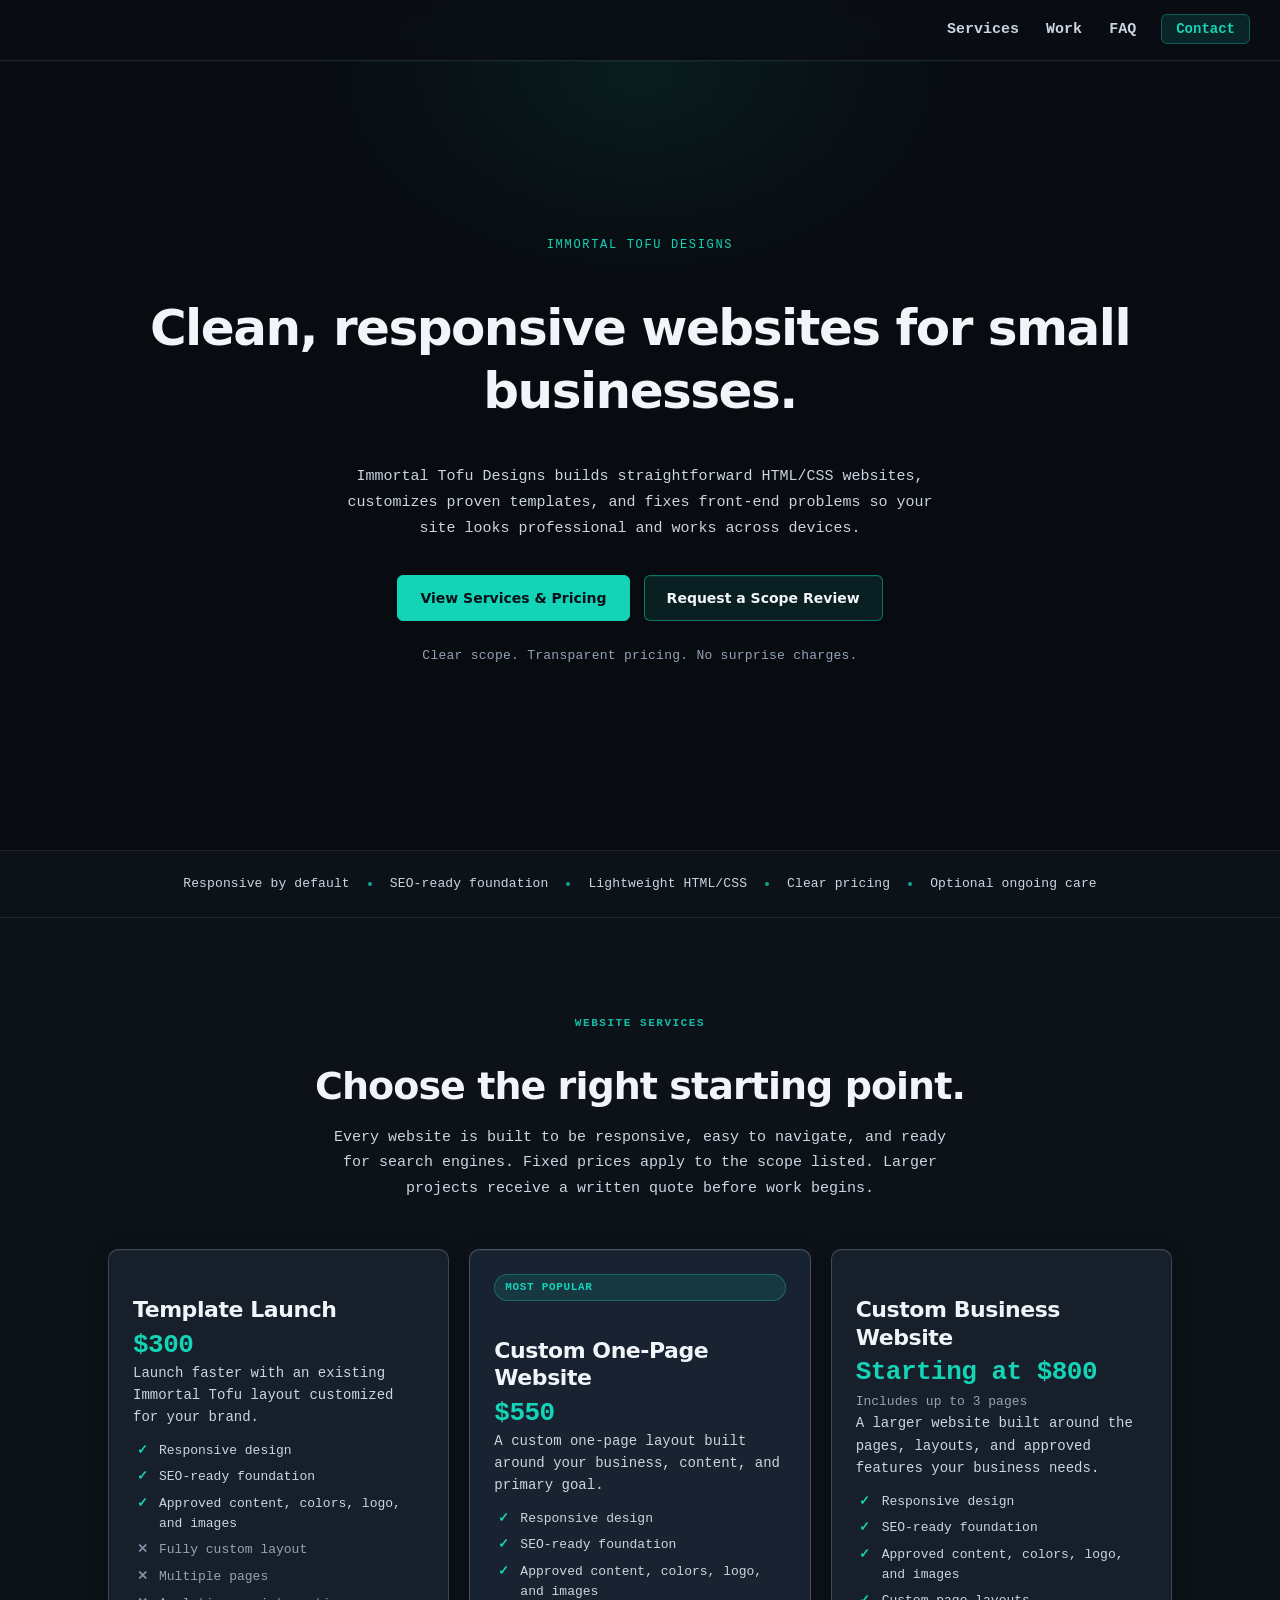
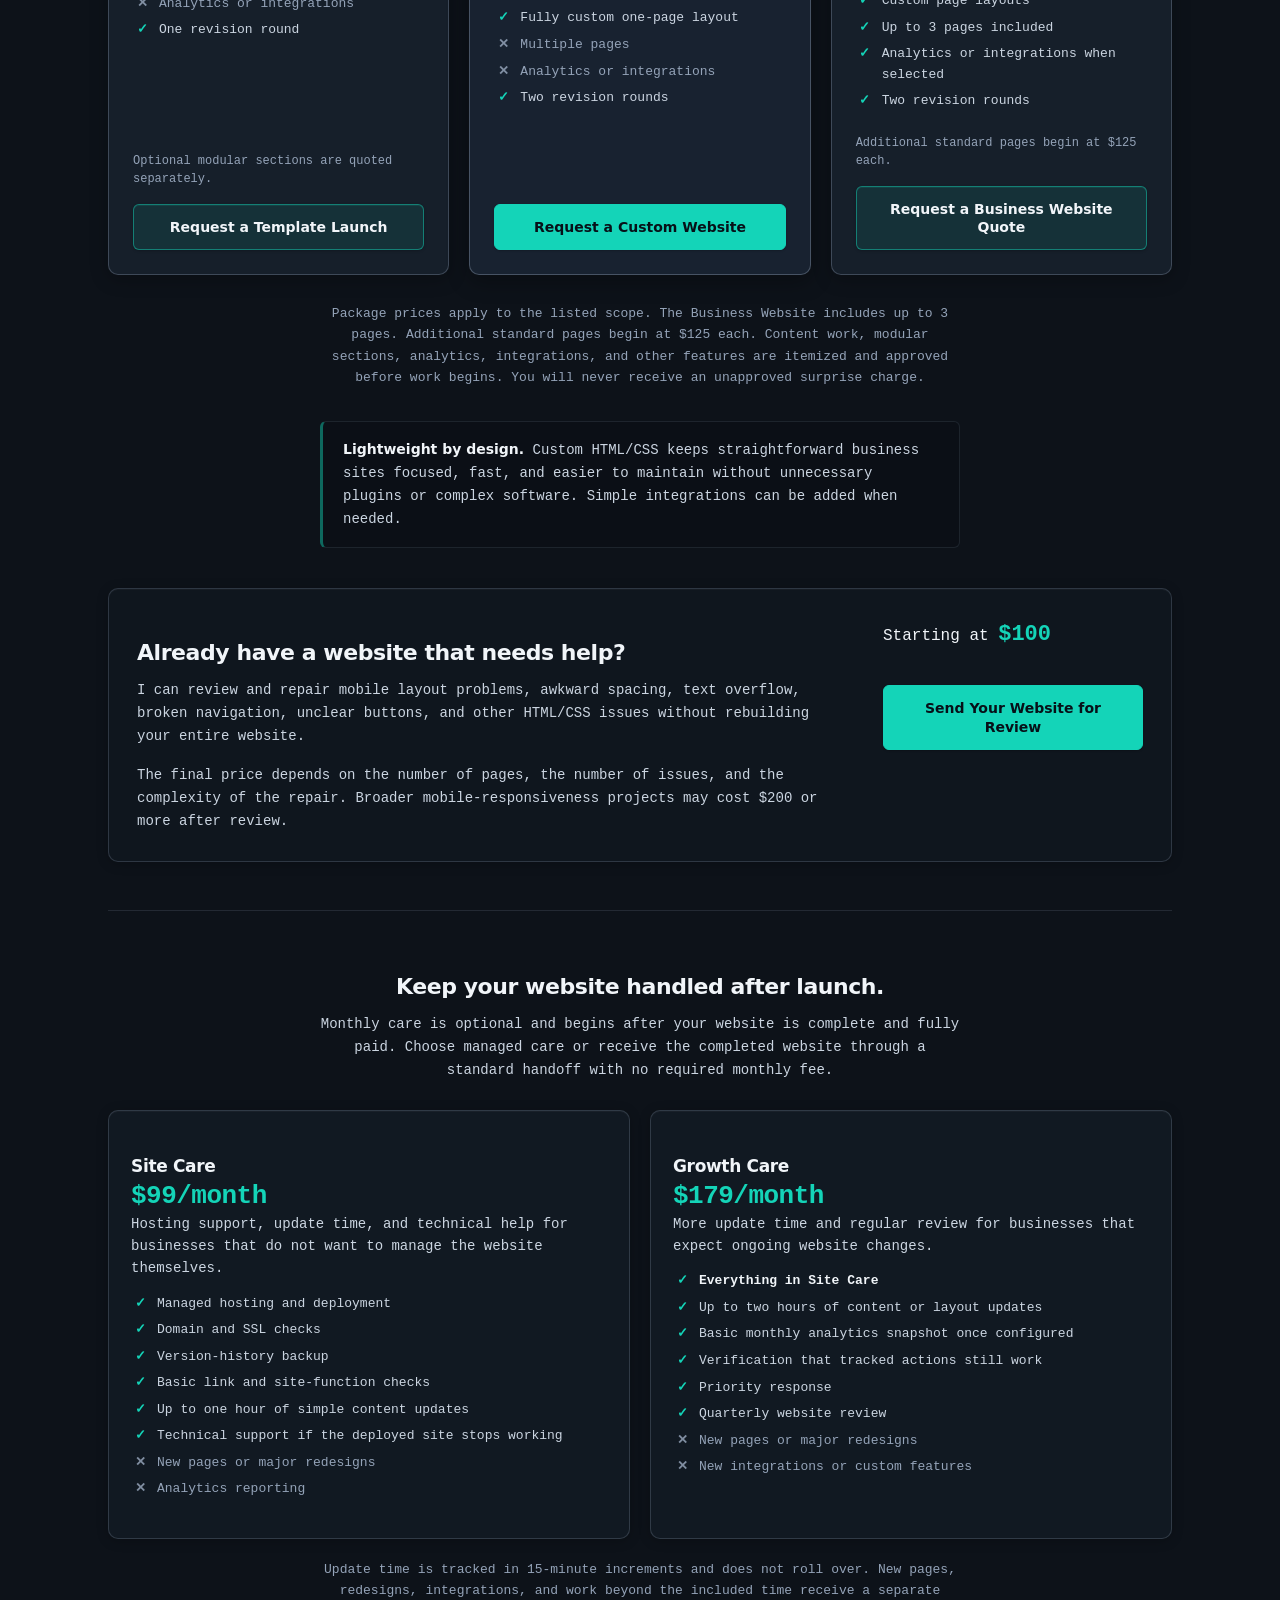
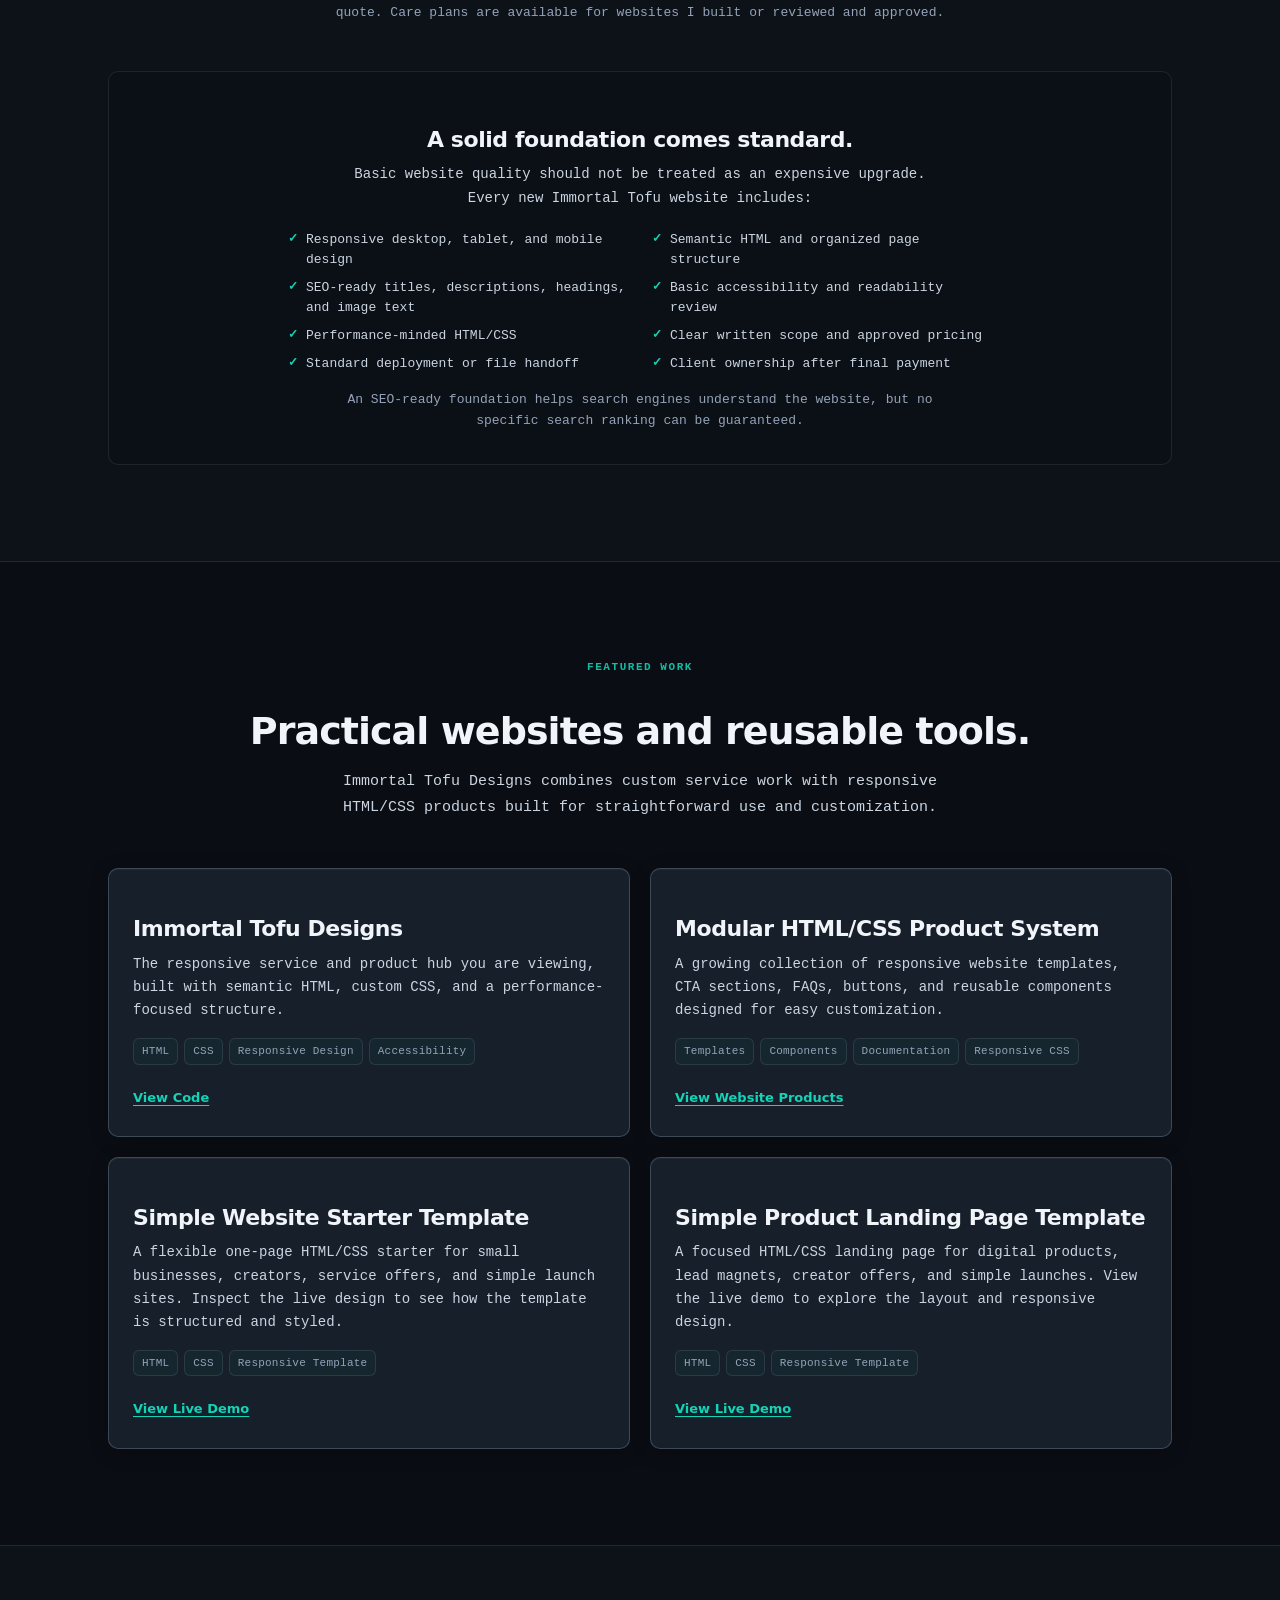
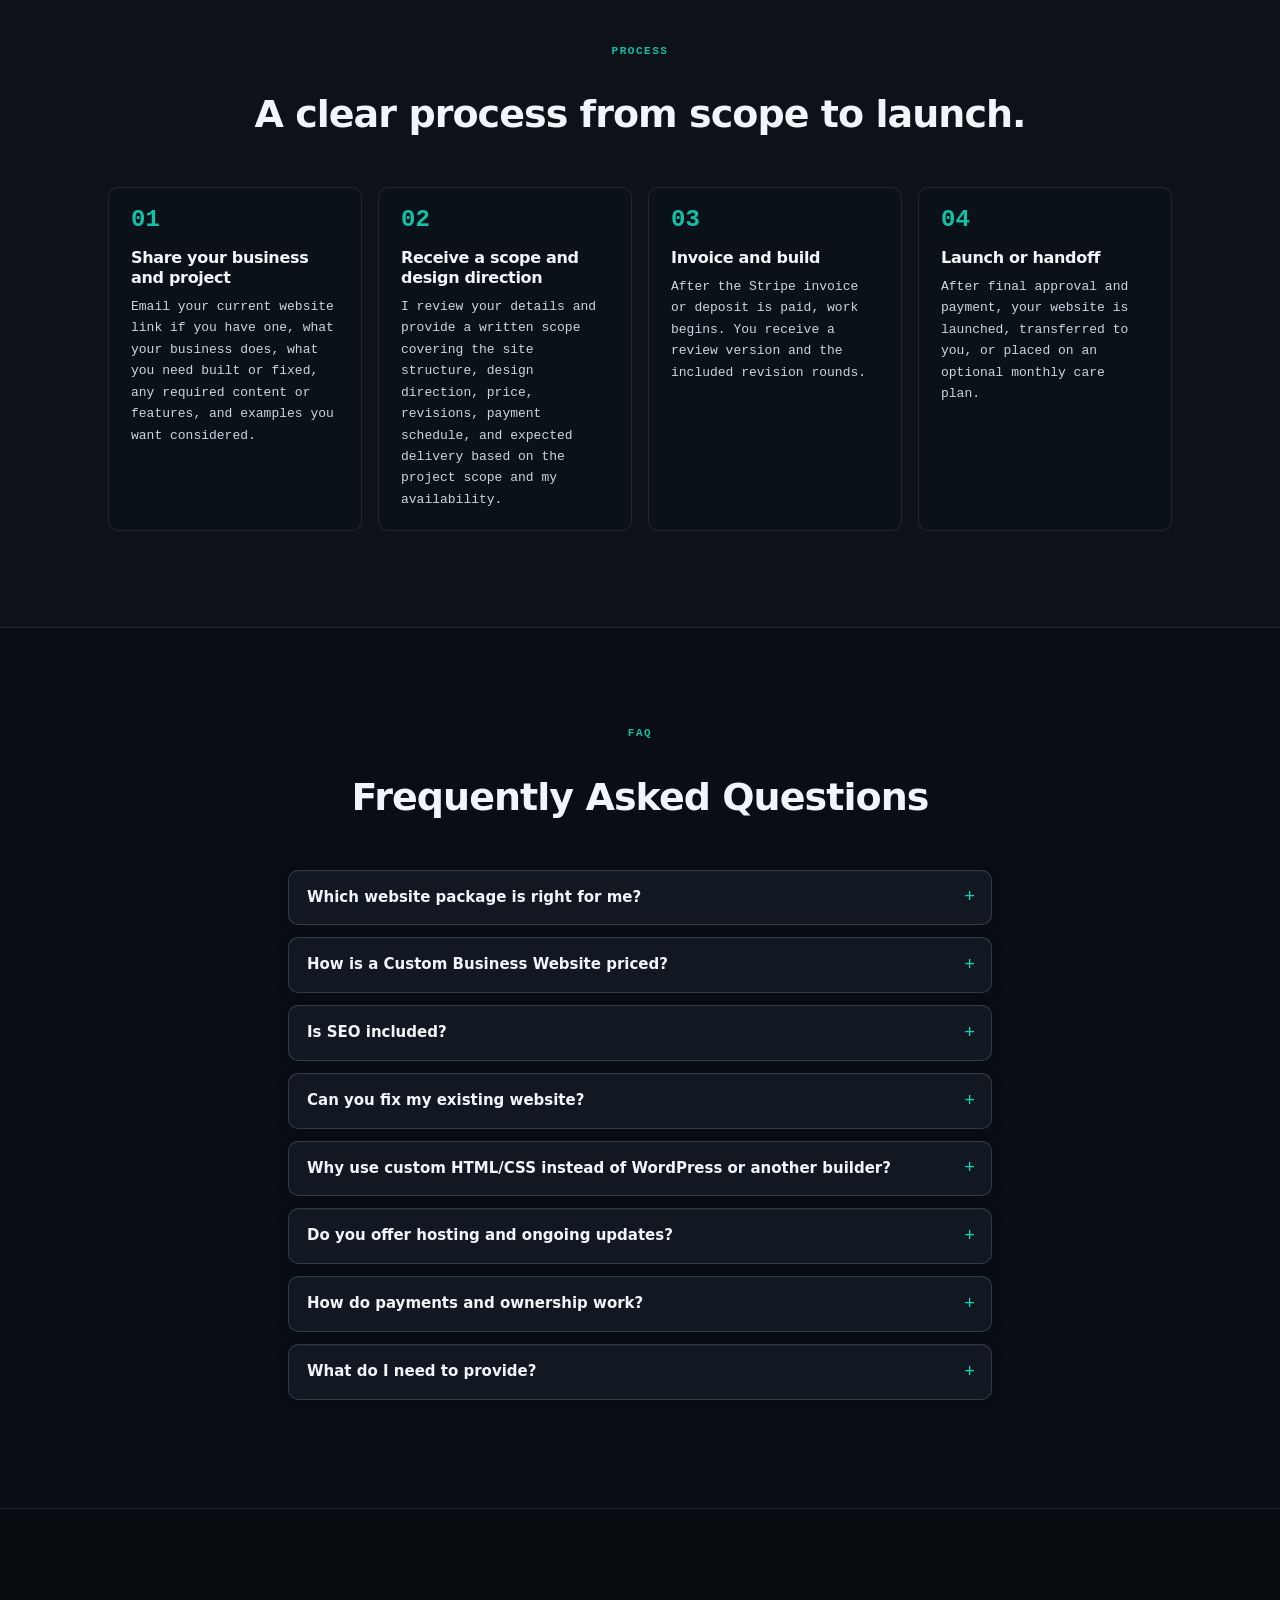
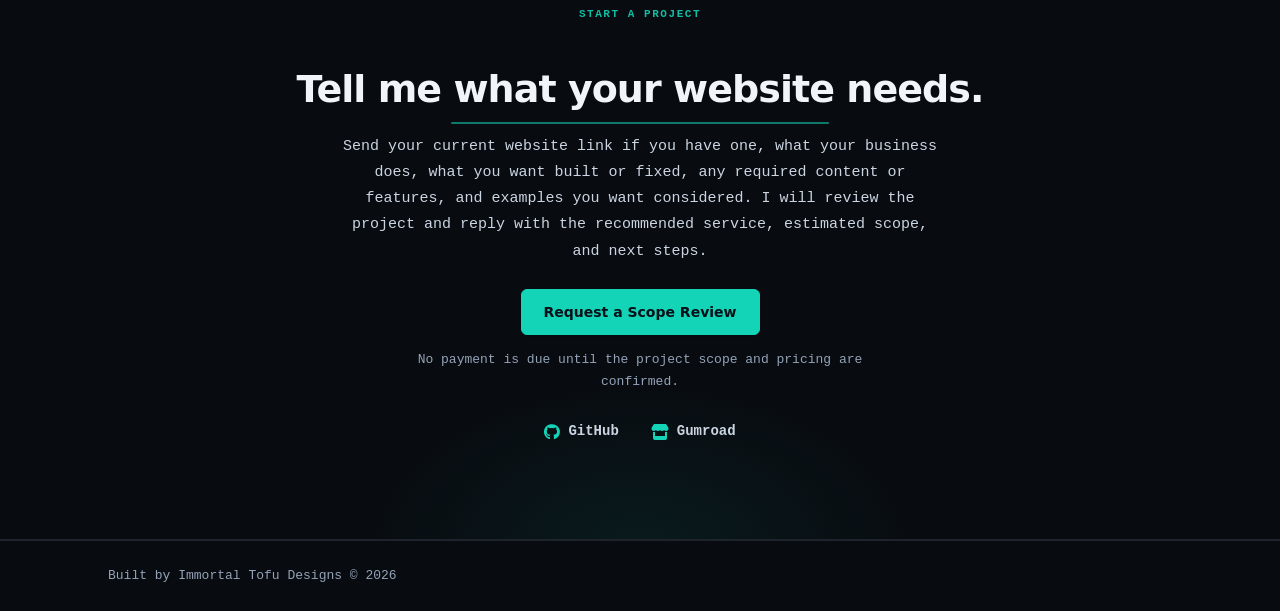
==== index.html @ b78ef5e6 "Complete responsive visual redesign and portfolio polish" ====
<!doctype html>
<html lang="en">
  <head>
    <meta charset="UTF-8">
    <meta name="viewport" content="width=device-width, initial-scale=1.0">
    <link rel="stylesheet" href="./css/styles.css">
    <link rel="stylesheet" href="https://cdnjs.cloudflare.com/ajax/libs/font-awesome/6.5.0/css/all.min.css">
    <link rel="icon" type="image/png" href="./assets/immortalTofuLogo.png">
    <title>Immortal Tofu Designs | HTML/CSS Layout &amp; UI Services</title>
    <meta
      name="description"
      content="Immortal Tofu Designs builds responsive HTML/CSS layouts, simple landing pages, modular UI sections, and mobile-friendly front-end fixes for creators and small projects."
    >
    <!-- Open Graph / Social Preview -->
    <meta property="og:title" content="Immortal Tofu Designs | HTML/CSS Layout &amp; UI Services">
    <meta
      property="og:description"
      content="Responsive HTML/CSS layouts, simple landing pages, modular UI sections, and mobile-friendly front-end fixes."
    >
    <meta property="og:type" content="website">
    <meta property="og:url" content="https://immortaltofu-designs.netlify.app">
    <meta property="og:site_name" content="Immortal Tofu Designs">
  </head>
  <body>
    <!-- Primary navigation -->
    <nav id="site-nav" aria-label="Primary navigation">
      <div class="nav-inner container">
        <a class="nav-logo" href="#top" aria-label="Immortal Tofu Designs — back to top">
          <img src="./assets/immortalTofuLogo.png" alt="">
        </a>
        <ul class="nav-list">
          <li><a href="#services">Services</a></li>
          <li><a href="#work">Work</a></li>
          <li><a href="#faq">FAQ</a></li>
          <li><a class="nav-cta" href="#contact">Contact</a></li>
        </ul>
      </div>
    </nav>

    <main id="top">
      <!-- Hero -->
      <section id="hero" aria-labelledby="hero-heading">
        <div class="container">
          <img
            class="hero-mark"
            src="./assets/immortalTofuLogo.png"
            alt=""
          >
          <p class="hero-eyebrow">IMMORTAL TOFU DESIGNS</p>
          <h1 id="hero-heading">Clean, responsive websites for small businesses.</h1>
          <p class="hero-intro">
            Immortal Tofu Designs builds straightforward HTML/CSS websites, customizes proven
            templates, and fixes front-end problems so your site looks professional and works
            across devices.
          </p>
          <div class="hero-actions">
            <a href="#services" class="btn btn-primary">View Services &amp; Pricing</a>
            <a href="#contact" class="btn btn-secondary">Request a Scope Review</a>
          </div>
          <p class="hero-trust">Clear scope. Transparent pricing. No surprise charges.</p>
        </div>
      </section>

      <!-- Value strip -->
      <section id="value-strip" aria-label="Why Immortal Tofu Designs">
        <div class="container">
          <ul class="value-list">
            <li class="value-item">Responsive by default</li>
            <li class="value-item">SEO-ready foundation</li>
            <li class="value-item">Lightweight HTML/CSS</li>
            <li class="value-item">Clear pricing</li>
            <li class="value-item">Optional ongoing care</li>
          </ul>
        </div>
      </section>

      <!-- Services and Pricing -->
      <section id="services" aria-labelledby="services-heading">
        <div class="container">
          <header class="section-header">
            <p class="section-kicker">Website Services</p>
            <h2 id="services-heading">Choose the right starting point.</h2>
            <p class="section-intro">
              Every website is built to be responsive, easy to navigate, and ready for search
              engines. Fixed prices apply to the scope listed. Larger projects receive a written
              quote before work begins.
            </p>
          </header>

          <!-- Website packages -->
          <div class="package-grid">
            <article class="package-card">
              <header class="package-header">
                <h3>Template Launch</h3>
                <p class="package-price"><span class="price-amount">$300</span></p>
              </header>
              <p class="package-desc">
                Launch faster with an existing Immortal Tofu layout customized for your brand.
              </p>
              <ul class="package-features">
                <li class="feature-row feature-row--included">
                  <span class="feature-status" aria-hidden="true">✓</span>
                  <span class="visually-hidden">Included:</span>
                  <span>Responsive design</span>
                </li>
                <li class="feature-row feature-row--included">
                  <span class="feature-status" aria-hidden="true">✓</span>
                  <span class="visually-hidden">Included:</span>
                  <span>SEO-ready foundation</span>
                </li>
                <li class="feature-row feature-row--included">
                  <span class="feature-status" aria-hidden="true">✓</span>
                  <span class="visually-hidden">Included:</span>
                  <span>Approved content, colors, logo, and images</span>
                </li>
                <li class="feature-row feature-row--excluded">
                  <span class="feature-status" aria-hidden="true">✕</span>
                  <span class="visually-hidden">Not included:</span>
                  <span>Fully custom layout</span>
                </li>
                <li class="feature-row feature-row--excluded">
                  <span class="feature-status" aria-hidden="true">✕</span>
                  <span class="visually-hidden">Not included:</span>
                  <span>Multiple pages</span>
                </li>
                <li class="feature-row feature-row--excluded">
                  <span class="feature-status" aria-hidden="true">✕</span>
                  <span class="visually-hidden">Not included:</span>
                  <span>Analytics or integrations</span>
                </li>
                <li class="feature-row feature-row--included">
                  <span class="feature-status" aria-hidden="true">✓</span>
                  <span class="visually-hidden">Included:</span>
                  <span>One revision round</span>
                </li>
              </ul>
              <p class="package-note">Optional modular sections are quoted separately.</p>
              <a href="#contact" class="btn btn-secondary package-cta">Request a Template Launch</a>
            </article>

            <article class="package-card package-card--featured">
              <p class="package-badge">Most Popular</p>
              <header class="package-header">
                <h3>Custom One-Page Website</h3>
                <p class="package-price"><span class="price-amount">$550</span></p>
              </header>
              <p class="package-desc">
                A custom one-page layout built around your business, content, and primary goal.
              </p>
              <ul class="package-features">
                <li class="feature-row feature-row--included">
                  <span class="feature-status" aria-hidden="true">✓</span>
                  <span class="visually-hidden">Included:</span>
                  <span>Responsive design</span>
                </li>
                <li class="feature-row feature-row--included">
                  <span class="feature-status" aria-hidden="true">✓</span>
                  <span class="visually-hidden">Included:</span>
                  <span>SEO-ready foundation</span>
                </li>
                <li class="feature-row feature-row--included">
                  <span class="feature-status" aria-hidden="true">✓</span>
                  <span class="visually-hidden">Included:</span>
                  <span>Approved content, colors, logo, and images</span>
                </li>
                <li class="feature-row feature-row--included">
                  <span class="feature-status" aria-hidden="true">✓</span>
                  <span class="visually-hidden">Included:</span>
                  <span>Fully custom one-page layout</span>
                </li>
                <li class="feature-row feature-row--excluded">
                  <span class="feature-status" aria-hidden="true">✕</span>
                  <span class="visually-hidden">Not included:</span>
                  <span>Multiple pages</span>
                </li>
                <li class="feature-row feature-row--excluded">
                  <span class="feature-status" aria-hidden="true">✕</span>
                  <span class="visually-hidden">Not included:</span>
                  <span>Analytics or integrations</span>
                </li>
                <li class="feature-row feature-row--included">
                  <span class="feature-status" aria-hidden="true">✓</span>
                  <span class="visually-hidden">Included:</span>
                  <span>Two revision rounds</span>
                </li>
              </ul>
              <a href="#contact" class="btn btn-primary package-cta">Request a Custom Website</a>
            </article>

            <article class="package-card">
              <header class="package-header">
                <h3>Custom Business Website</h3>
                <p class="package-price"><span class="price-amount">Starting at $800</span></p>
                <p class="price-note">Includes up to 3 pages</p>
              </header>
              <p class="package-desc">
                A larger website built around the pages, layouts, and approved features your
                business needs.
              </p>
              <ul class="package-features">
                <li class="feature-row feature-row--included">
                  <span class="feature-status" aria-hidden="true">✓</span>
                  <span class="visually-hidden">Included:</span>
                  <span>Responsive design</span>
                </li>
                <li class="feature-row feature-row--included">
                  <span class="feature-status" aria-hidden="true">✓</span>
                  <span class="visually-hidden">Included:</span>
                  <span>SEO-ready foundation</span>
                </li>
                <li class="feature-row feature-row--included">
                  <span class="feature-status" aria-hidden="true">✓</span>
                  <span class="visually-hidden">Included:</span>
                  <span>Approved content, colors, logo, and images</span>
                </li>
                <li class="feature-row feature-row--included">
                  <span class="feature-status" aria-hidden="true">✓</span>
                  <span class="visually-hidden">Included:</span>
                  <span>Custom page layouts</span>
                </li>
                <li class="feature-row feature-row--included">
                  <span class="feature-status" aria-hidden="true">✓</span>
                  <span class="visually-hidden">Included:</span>
                  <span>Up to 3 pages included</span>
                </li>
                <li class="feature-row feature-row--included">
                  <span class="feature-status" aria-hidden="true">✓</span>
                  <span class="visually-hidden">Included:</span>
                  <span>Analytics or integrations when selected</span>
                </li>
                <li class="feature-row feature-row--included">
                  <span class="feature-status" aria-hidden="true">✓</span>
                  <span class="visually-hidden">Included:</span>
                  <span>Two revision rounds</span>
                </li>
              </ul>
              <p class="package-note">Additional standard pages begin at $125 each.</p>
              <a href="#contact" class="btn btn-secondary package-cta">Request a Business Website Quote</a>
            </article>
          </div>

          <p class="pricing-note">
            Package prices apply to the listed scope. The Business Website includes up to 3 pages.
            Additional standard pages begin at $125 each. Content work, modular sections, analytics,
            integrations, and other features are itemized and approved before work begins. You will
            never receive an unapproved surprise charge.
          </p>

          <div class="services-value-statement">
            <p><strong>Lightweight by design.</strong> Custom HTML/CSS keeps straightforward business sites focused, fast, and easier to maintain without unnecessary plugins or complex software. Simple integrations can be added when needed.</p>
          </div>

          <!-- Website Fix & Polish -->
          <section class="fix-callout" aria-labelledby="fix-heading">
            <div class="fix-callout-inner">
              <div class="fix-callout-content">
                <h3 id="fix-heading">Already have a website that needs help?</h3>
                <p>
                  I can review and repair mobile layout problems, awkward spacing, text overflow,
                  broken navigation, unclear buttons, and other HTML/CSS issues without rebuilding
                  your entire website.
                </p>
                <p class="fix-note">
                  The final price depends on the number of pages, the number of issues, and the
                  complexity of the repair. Broader mobile-responsiveness projects may cost $200 or
                  more after review.
                </p>
              </div>
              <div class="fix-callout-action">
                <p class="fix-price">Starting at <strong>$100</strong></p>
                <a href="#contact" class="btn btn-primary">Send Your Website for Review</a>
              </div>
            </div>
          </section>

          <!-- Post-launch care plans -->
          <div class="care-plans">
            <h3 class="care-plans-heading">Keep your website handled after launch.</h3>
            <p class="care-plans-intro">
              Monthly care is optional and begins after your website is complete and fully paid.
              Choose managed care or receive the completed website through a standard handoff with
              no required monthly fee.
            </p>
            <div class="care-grid">
              <article class="care-card">
                <header class="care-header">
                  <h4>Site Care</h4>
                  <p class="care-price"><span class="price-amount">$99/month</span></p>
                </header>
                <p class="care-desc">
                  Hosting support, update time, and technical help for businesses that do not want
                  to manage the website themselves.
                </p>
                <ul class="care-features">
                  <li class="feature-row feature-row--included">
                    <span class="feature-status" aria-hidden="true">✓</span>
                    <span class="visually-hidden">Included:</span>
                    <span>Managed hosting and deployment</span>
                  </li>
                  <li class="feature-row feature-row--included">
                    <span class="feature-status" aria-hidden="true">✓</span>
                    <span class="visually-hidden">Included:</span>
                    <span>Domain and SSL checks</span>
                  </li>
                  <li class="feature-row feature-row--included">
                    <span class="feature-status" aria-hidden="true">✓</span>
                    <span class="visually-hidden">Included:</span>
                    <span>Version-history backup</span>
                  </li>
                  <li class="feature-row feature-row--included">
                    <span class="feature-status" aria-hidden="true">✓</span>
                    <span class="visually-hidden">Included:</span>
                    <span>Basic link and site-function checks</span>
                  </li>
                  <li class="feature-row feature-row--included">
                    <span class="feature-status" aria-hidden="true">✓</span>
                    <span class="visually-hidden">Included:</span>
                    <span>Up to one hour of simple content updates</span>
                  </li>
                  <li class="feature-row feature-row--included">
                    <span class="feature-status" aria-hidden="true">✓</span>
                    <span class="visually-hidden">Included:</span>
                    <span>Technical support if the deployed site stops working</span>
                  </li>
                  <li class="feature-row feature-row--excluded">
                    <span class="feature-status" aria-hidden="true">✕</span>
                    <span class="visually-hidden">Not included:</span>
                    <span>New pages or major redesigns</span>
                  </li>
                  <li class="feature-row feature-row--excluded">
                    <span class="feature-status" aria-hidden="true">✕</span>
                    <span class="visually-hidden">Not included:</span>
                    <span>Analytics reporting</span>
                  </li>
                </ul>
              </article>

              <article class="care-card">
                <header class="care-header">
                  <h4>Growth Care</h4>
                  <p class="care-price"><span class="price-amount">$179/month</span></p>
                </header>
                <p class="care-desc">
                  More update time and regular review for businesses that expect ongoing website
                  changes.
                </p>
                <ul class="care-features">
                  <li class="feature-row feature-row--included feature-row--emphasis">
                    <span class="feature-status" aria-hidden="true">✓</span>
                    <span class="visually-hidden">Included:</span>
                    <span>Everything in Site Care</span>
                  </li>
                  <li class="feature-row feature-row--included">
                    <span class="feature-status" aria-hidden="true">✓</span>
                    <span class="visually-hidden">Included:</span>
                    <span>Up to two hours of content or layout updates</span>
                  </li>
                  <li class="feature-row feature-row--included">
                    <span class="feature-status" aria-hidden="true">✓</span>
                    <span class="visually-hidden">Included:</span>
                    <span>Basic monthly analytics snapshot once configured</span>
                  </li>
                  <li class="feature-row feature-row--included">
                    <span class="feature-status" aria-hidden="true">✓</span>
                    <span class="visually-hidden">Included:</span>
                    <span>Verification that tracked actions still work</span>
                  </li>
                  <li class="feature-row feature-row--included">
                    <span class="feature-status" aria-hidden="true">✓</span>
                    <span class="visually-hidden">Included:</span>
                    <span>Priority response</span>
                  </li>
                  <li class="feature-row feature-row--included">
                    <span class="feature-status" aria-hidden="true">✓</span>
                    <span class="visually-hidden">Included:</span>
                    <span>Quarterly website review</span>
                  </li>
                  <li class="feature-row feature-row--excluded">
                    <span class="feature-status" aria-hidden="true">✕</span>
                    <span class="visually-hidden">Not included:</span>
                    <span>New pages or major redesigns</span>
                  </li>
                  <li class="feature-row feature-row--excluded">
                    <span class="feature-status" aria-hidden="true">✕</span>
                    <span class="visually-hidden">Not included:</span>
                    <span>New integrations or custom features</span>
                  </li>
                </ul>
              </article>
            </div>
            <p class="care-note">
              Update time is tracked in 15-minute increments and does not roll over. New pages,
              redesigns, integrations, and work beyond the included time receive a separate quote.
              Care plans are available for websites I built or reviewed and approved.
            </p>
          </div>

          <!-- Shared website foundation -->
          <div class="shared-foundation" aria-labelledby="foundation-heading">
            <h3 id="foundation-heading">A solid foundation comes standard.</h3>
            <p class="foundation-intro">
              Basic website quality should not be treated as an expensive upgrade. Every new
              Immortal Tofu website includes:
            </p>
            <ul class="foundation-list">
              <li>Responsive desktop, tablet, and mobile design</li>
              <li>Semantic HTML and organized page structure</li>
              <li>SEO-ready titles, descriptions, headings, and image text</li>
              <li>Basic accessibility and readability review</li>
              <li>Performance-minded HTML/CSS</li>
              <li>Clear written scope and approved pricing</li>
              <li>Standard deployment or file handoff</li>
              <li>Client ownership after final payment</li>
            </ul>
            <p class="foundation-note">
              An SEO-ready foundation helps search engines understand the website, but no specific
              search ranking can be guaranteed.
            </p>
          </div>
        </div>
      </section>

      <!-- Featured Work -->
      <section id="work" aria-labelledby="work-heading">
        <div class="container">
          <header class="section-header">
            <p class="section-kicker">Featured Work</p>
            <h2 id="work-heading">Practical websites and reusable tools.</h2>
            <p class="section-intro">
              Immortal Tofu Designs combines custom service work with responsive HTML/CSS products
              built for straightforward use and customization.
            </p>
          </header>
          <div class="project-grid">
            <article class="project-card">
              <h3>Immortal Tofu Designs</h3>
              <p>
                The responsive service and product hub you are viewing, built with semantic HTML,
                custom CSS, and a performance-focused structure.
              </p>
              <ul class="project-tags">
                <li>HTML</li>
                <li>CSS</li>
                <li>Responsive Design</li>
                <li>Accessibility</li>
              </ul>
              <div class="project-actions">
                <!-- TODO: Verify repository URL — currently points to personalPortfolio repo name -->
                <a
                  href="https://github.com/immortaltofu3-prog/personalPortfolio"
                  target="_blank"
                  rel="noopener noreferrer"
                >View Code</a>
              </div>
            </article>
            <article class="project-card">
              <h3>Modular HTML/CSS Product System</h3>
              <p>
                A growing collection of responsive website templates, CTA sections, FAQs, buttons,
                and reusable components designed for easy customization.
              </p>
              <ul class="project-tags">
                <li>Templates</li>
                <li>Components</li>
                <li>Documentation</li>
                <li>Responsive CSS</li>
              </ul>
              <div class="project-actions">
                <a
                  href="https://immortaltofu-webkits.netlify.app"
                  target="_blank"
                  rel="noopener noreferrer"
                >View Website Products</a>
              </div>
            </article>
            <article class="project-card">
              <h3>Simple Website Starter Template</h3>
              <p>
                A flexible one-page HTML/CSS starter for small businesses, creators, service
                offers, and simple launch sites. Inspect the live design to see how the template
                is structured and styled.
              </p>
              <ul class="project-tags">
                <li>HTML</li>
                <li>CSS</li>
                <li>Responsive Template</li>
              </ul>
              <div class="project-actions">
                <a
                  href="https://immortaltofu-webkits.netlify.app/template"
                  target="_blank"
                  rel="noopener noreferrer"
                >View Live Demo</a>
              </div>
            </article>
            <article class="project-card">
              <h3>Simple Product Landing Page Template</h3>
              <p>
                A focused HTML/CSS landing page for digital products, lead magnets, creator
                offers, and simple launches. View the live demo to explore the layout and
                responsive design.
              </p>
              <ul class="project-tags">
                <li>HTML</li>
                <li>CSS</li>
                <li>Responsive Template</li>
              </ul>
              <div class="project-actions">
                <a
                  href="https://immortaltofu-webkits.netlify.app/landing"
                  target="_blank"
                  rel="noopener noreferrer"
                >View Live Demo</a>
              </div>
            </article>
          </div>
        </div>
      </section>

      <!-- How It Works -->
      <section id="process" aria-labelledby="process-heading">
        <div class="container">
          <header class="section-header">
            <p class="section-kicker">Process</p>
            <h2 id="process-heading">A clear process from scope to launch.</h2>
          </header>
          <ol class="process-steps">
            <li class="process-step">
              <h3>Share your business and project</h3>
              <p>
                Email your current website link if you have one, what your business does, what you
                need built or fixed, any required content or features, and examples you want
                considered.
              </p>
            </li>
            <li class="process-step">
              <h3>Receive a scope and design direction</h3>
              <p>
                I review your details and provide a written scope covering the site structure,
                design direction, price, revisions, payment schedule, and expected delivery based
                on the project scope and my availability.
              </p>
            </li>
            <li class="process-step">
              <h3>Invoice and build</h3>
              <p>
                After the Stripe invoice or deposit is paid, work begins. You receive a review
                version and the included revision rounds.
              </p>
            </li>
            <li class="process-step">
              <h3>Launch or handoff</h3>
              <p>
                After final approval and payment, your website is launched, transferred to you, or
                placed on an optional monthly care plan.
              </p>
            </li>
          </ol>
        </div>
      </section>

      <!-- FAQ -->
      <section id="faq" aria-labelledby="faq-heading">
        <div class="container">
          <header class="section-header">
            <p class="section-kicker">FAQ</p>
            <h2 id="faq-heading">Frequently Asked Questions</h2>
          </header>
          <div class="faq-list">
            <details name="faq">
              <summary>Which website package is right for me?</summary>
              <p>
                The Template Launch is for businesses that want an existing Immortal Tofu layout
                customized with their content and branding. The Custom One-Page Website provides a
                new layout built around one primary business goal. The Custom Business Website is
                for multiple pages, unique layouts, analytics, integrations, or more involved
                requirements.
              </p>
              <p>
                I will confirm the appropriate package during the scope review before you receive
                an invoice.
              </p>
            </details>
            <details name="faq">
              <summary>How is a Custom Business Website priced?</summary>
              <p>
                Custom Business Websites begin at $800. The starting package includes up to 3 pages.
                Additional standard pages begin at $125 each. Final pricing depends on page layouts,
                content needs, analytics, integrations, and launch support.
              </p>
              <p>
                You receive a written scope and confirmed price before work begins. Any additions
                requested later are quoted and approved separately.
              </p>
            </details>
            <details name="faq">
              <summary>Is SEO included?</summary>
              <p>
                Every new website includes an SEO-ready foundation with semantic HTML, logical
                headings, page titles and descriptions, descriptive image text, mobile
                responsiveness, and performance-minded code.
              </p>
              <p>
                This helps search engines understand the website, but no specific search position
                or ranking can be guaranteed.
              </p>
            </details>
            <details name="faq">
              <summary>Can you fix my existing website?</summary>
              <p>
                Yes. Website Fix &amp; Polish begins at $100 and may include mobile-layout
                problems, spacing, overflow, navigation, buttons, readability, or other HTML/CSS
                issues.
              </p>
              <p>
                Send the live website link and a description of the problem. Broader
                mobile-responsiveness or multi-page repairs are priced after review.
              </p>
            </details>
            <details name="faq">
              <summary>Why use custom HTML/CSS instead of WordPress or another builder?</summary>
              <p>
                Website builders and content-management systems can be useful for frequent
                self-publishing, advanced e-commerce, or complex content needs. They may also
                introduce plugins, themes, databases, dashboards, and recurring updates that require
                additional maintenance.
              </p>
              <p>
                For straightforward business websites, custom HTML/CSS offers a lighter structure
                with fewer moving parts, fewer compatibility conflicts, and less unnecessary code. I
                recommend the simplest platform that genuinely fits the project.
              </p>
            </details>
            <details name="faq">
              <summary>Do you offer hosting and ongoing updates?</summary>
              <p>
                Yes. Monthly care is optional and begins after the website build is completed and
                fully paid. Care plans provide managed hosting, technical support, routine checks,
                and a defined amount of update time.
              </p>
              <p>
                Care plans begin with a three-month commitment and continue month to month
                afterward. Clients who do not need ongoing care can receive a standard website
                handoff with no required monthly payment.
              </p>
            </details>
            <details name="faq">
              <summary>How do payments and ownership work?</summary>
              <p>
                After the scope is approved, you receive a Stripe invoice. Small repairs are
                generally paid upfront. Website builds use a deposit and final payment, while larger
                projects may use milestone payments.
              </p>
              <p>
                The client owns the completed website after the agreed balance is paid. The client
                should also own the domain, even when Immortal Tofu Designs manages the technical
                setup.
              </p>
            </details>
            <details name="faq">
              <summary>What do I need to provide?</summary>
              <p>
                Provide the core facts about your business, required content, services, contact
                information, logo, brand colors, available images, and any examples you want
                considered.
              </p>
              <p>
                I organize the page structure and can help shape or lightly refine the wording
                within the approved scope. You review and approve all final content before launch.
                Extensive copywriting, research, or brand strategy may require a separate quote.
              </p>
            </details>
          </div>
        </div>
      </section>

      <!-- Contact -->
      <section id="contact" aria-labelledby="contact-heading">
        <div class="container">
          <header class="section-header">
            <p class="section-kicker">Start a Project</p>
            <h2 id="contact-heading">Tell me what your website needs.</h2>
          </header>
          <p>
            Send your current website link if you have one, what your business does, what you want
            built or fixed, any required content or features, and examples you want considered. I
            will review the project and reply with the recommended service, estimated scope, and
            next steps.
          </p>
          <a href="mailto:immortaltofu3@gmail.com" class="btn btn-primary contact-email-cta">Request a Scope Review</a>
          <p class="contact-note">No payment is due until the project scope and pricing are confirmed.</p>
          <ul class="contact-list">
            <li>
              <i class="fab fa-github icon github-icon" aria-hidden="true"></i>
              <a href="https://github.com/immortaltofu3-prog" target="_blank" rel="noopener noreferrer">GitHub</a>
            </li>
            <li>
              <i class="fas fa-store icon" aria-hidden="true"></i>
              <a href="https://immortaltofu.gumroad.com" target="_blank" rel="noopener noreferrer">Gumroad</a>
            </li>
          </ul>
        </div>
      </section>
    </main>

    <!-- Footer -->
    <footer id="footer">
      <div class="container footer-inner">
        <p>Built by Immortal Tofu Designs &copy; 2026</p>
        <img
          class="footer-logo"
          src="./assets/immortalTofuLogo.png"
          alt=""
        >
      </div>
    </footer>
  </body>
</html>
---- css/styles.css ----
/* =========================
   1. VARIABLES
========================= */

:root {
  --bg-page: #0a0e14;
  --bg-section-alt: #0d1219;
  --bg-section-deep: #080b10;
  --bg-card: #111820;
  --bg-card-elevated: #161f2a;
  --bg-card-featured: #182230;
  --bg-nav: rgba(10, 14, 20, 0.94);

  --text-main: #f1f5f9;
  --text-body: #cbd5e1;
  --text-muted: #94a3b8;

  --accent: #14d4b8;
  --accent-hover: #2ee8cc;
  --accent-dim: rgba(20, 212, 184, 0.12);
  --accent-glow: rgba(20, 212, 184, 0.22);

  --border-soft: rgba(148, 163, 184, 0.16);
  --border-strong: rgba(20, 212, 184, 0.32);
  --border-card-strong: rgba(148, 163, 184, 0.32);
  --border-card-medium: rgba(148, 163, 184, 0.24);
  --border-card-subtle: rgba(148, 163, 184, 0.14);

  --shadow-subtle: 0 4px 20px rgba(0, 0, 0, 0.28);
  --shadow-elevated: 0 10px 36px rgba(0, 0, 0, 0.38);
  --shadow-card-rest:
    inset 0 1px 0 rgba(255, 255, 255, 0.045),
    0 4px 18px rgba(0, 0, 0, 0.26);
  --shadow-card-rest-featured:
    inset 0 1px 0 rgba(255, 255, 255, 0.055),
    0 6px 22px rgba(0, 0, 0, 0.32);
  --shadow-card-medium:
    inset 0 1px 0 rgba(255, 255, 255, 0.03),
    0 2px 12px rgba(0, 0, 0, 0.22);

  --font-sans:
    Inter,
    ui-sans-serif,
    system-ui,
    -apple-system,
    BlinkMacSystemFont,
    "Segoe UI",
    sans-serif;
  --font-mono: Monaco, Consolas, "Courier New", monospace;

  --container-max: 1120px;
  --nav-max: 1260px;
  --section-pad-y: clamp(4rem, 8vw, 6rem);
  --scroll-offset: 5.25rem;

  --radius-sm: 6px;
  --radius-md: 10px;
  --radius-lg: 14px;

  --transition-fast: 0.2s ease;
  --transition-mid: 0.35s ease;
}


/* =========================
   2. RESET AND BASE
========================= */

*,
*::before,
*::after {
  box-sizing: border-box;
}

html {
  scroll-behavior: smooth;
  scroll-padding-top: var(--scroll-offset);
}

body {
  margin: 0;
  min-height: 100vh;
  font-family: var(--font-mono);
  font-size: 0.9375rem;
  line-height: 1.65;
  background-color: var(--bg-page);
  color: var(--text-main);
  -webkit-font-smoothing: antialiased;
}

main {
  width: 100%;
  overflow-x: clip;
}

img {
  max-width: 100%;
  height: auto;
  display: block;
}

ul,
ol {
  margin: 0;
  padding: 0;
}

p {
  margin: 0 0 1rem;
}

p:last-child {
  margin-bottom: 0;
}


/* =========================
   3. TYPOGRAPHY
========================= */

h1,
h2,
h3,
h4 {
  font-family: var(--font-sans);
  font-weight: 700;
  line-height: 1.25;
  letter-spacing: -0.02em;
  color: var(--text-main);
}

h1 {
  font-size: clamp(1.875rem, 4.5vw, 3.125rem);
  font-weight: 800;
  letter-spacing: -0.03em;
}

h2 {
  font-size: clamp(1.625rem, 3.5vw, 2.375rem);
  letter-spacing: -0.025em;
}

h3 {
  font-size: clamp(1.125rem, 2vw, 1.375rem);
}

h4 {
  font-size: 1.0625rem;
}

strong {
  font-weight: 700;
  color: var(--text-main);
}


/* =========================
   4. SHARED LAYOUT UTILITIES
========================= */

.visually-hidden {
  position: absolute;
  width: 1px;
  height: 1px;
  padding: 0;
  margin: -1px;
  overflow: hidden;
  clip: rect(0, 0, 0, 0);
  white-space: nowrap;
  border: 0;
}

.container {
  width: 100%;
  max-width: var(--container-max);
  margin-inline: auto;
  padding-inline: clamp(1rem, 3vw, 1.75rem);
}

section {
  padding-block: var(--section-pad-y);
}

.section-header {
  text-align: center;
  margin-bottom: clamp(2rem, 4vw, 3rem);
}

.section-kicker {
  font-family: var(--font-mono);
  font-size: 0.6875rem;
  font-weight: 600;
  letter-spacing: 0.14em;
  text-transform: uppercase;
  color: var(--accent);
  opacity: 0.88;
  margin: 0 0 0.75rem;
}

.section-header h2 {
  margin-bottom: 0.875rem;
}

.section-intro {
  max-width: 40rem;
  margin-inline: auto;
  color: var(--text-body);
  line-height: 1.7;
  font-size: 0.9375rem;
}

#hero,
#services,
#work,
#process,
#faq,
#contact {
  scroll-margin-top: var(--scroll-offset);
}


/* =========================
   5. NAVIGATION
========================= */

#site-nav {
  position: fixed;
  inset: 0 0 auto 0;
  z-index: 1000;
  background: var(--bg-nav);
  backdrop-filter: blur(10px);
  border-bottom: 1px solid var(--border-soft);
  box-shadow: 0 1px 0 rgba(20, 212, 184, 0.06);
}

.nav-inner {
  display: flex;
  align-items: center;
  justify-content: space-between;
  gap: 0.625rem;
  min-height: 3.75rem;
  padding-block: 0.625rem;
}

#site-nav .nav-inner.container {
  max-width: var(--nav-max);
  padding-inline: clamp(0.875rem, 2.2vw, 1.25rem);
}

.nav-logo {
  flex-shrink: 0;
  display: flex;
  align-items: center;
  border-radius: var(--radius-sm);
}

.nav-logo img {
  height: clamp(1.625rem, 3.8vw, 2.5rem);
  width: auto;
}

.nav-list {
  display: flex;
  list-style: none;
  flex: 1;
  justify-content: flex-end;
  align-items: center;
  gap: clamp(0.375rem, 1.8vw, 1.75rem);
  min-width: 0;
}

.nav-list a {
  color: var(--text-body);
  font-size: clamp(0.75rem, 2.2vw, 0.9375rem);
  font-weight: 600;
  white-space: nowrap;
  padding: 0.25rem 0.125rem;
  transition: color var(--transition-fast);
}

.nav-cta {
  border: 1px solid var(--border-strong);
  background: var(--accent-dim);
  color: var(--accent) !important;
  padding: 0.375rem clamp(0.5rem, 2vw, 0.875rem) !important;
  border-radius: var(--radius-sm);
  font-size: clamp(0.7rem, 2vw, 0.875rem) !important;
  transition:
    background-color var(--transition-fast),
    border-color var(--transition-fast),
    color var(--transition-fast);
}


/* =========================
   6. BUTTONS AND LINKS
========================= */

a {
  color: inherit;
  text-decoration: none;
}

.btn {
  display: inline-flex;
  align-items: center;
  justify-content: center;
  gap: 0.375rem;
  padding: 0.8125rem 1.375rem;
  border-radius: var(--radius-sm);
  font-family: var(--font-sans);
  font-weight: 600;
  font-size: 0.875rem;
  line-height: 1.3;
  text-align: center;
  border: 1px solid transparent;
  cursor: pointer;
  transition:
    background-color var(--transition-fast),
    border-color var(--transition-fast),
    color var(--transition-fast),
    transform var(--transition-fast),
    box-shadow var(--transition-fast);
}

.btn-primary {
  background-color: var(--accent);
  color: #071018;
  border-color: var(--accent);
  box-shadow: 0 1px 2px rgba(0, 0, 0, 0.2);
}

.btn-secondary {
  background-color: rgba(20, 212, 184, 0.1);
  color: var(--text-main);
  border-color: rgba(20, 212, 184, 0.48);
  box-shadow:
    inset 0 1px 0 rgba(20, 212, 184, 0.1),
    0 1px 3px rgba(0, 0, 0, 0.22);
}

.package-cta {
  width: 100%;
  margin-top: auto;
}


/* =========================
   7. HERO
========================= */

#hero {
  position: relative;
  text-align: center;
  background-color: var(--bg-section-deep);
  border-bottom: 1px solid var(--border-soft);
  overflow: hidden;
}

#hero::before {
  content: "";
  position: absolute;
  top: -20%;
  left: 50%;
  transform: translateX(-50%);
  width: min(720px, 90vw);
  height: min(480px, 60vh);
  background: radial-gradient(
    ellipse at center,
    rgba(20, 212, 184, 0.09) 0%,
    rgba(20, 212, 184, 0.03) 40%,
    transparent 70%
  );
  pointer-events: none;
}

#hero .container {
  position: relative;
  padding-top: clamp(5.5rem, 12vw, 7.5rem);
  padding-bottom: clamp(3.5rem, 8vw, 5.5rem);
}

.hero-mark {
  display: block;
  width: clamp(5.625rem, 16vw, 7.5rem);
  height: auto;
  margin-inline: auto;
  margin-bottom: 1.25rem;
  filter: drop-shadow(0 0 14px rgba(20, 212, 184, 0.22));
  animation: softFloat 5.5s ease-in-out infinite;
}

.hero-eyebrow {
  color: var(--accent);
  font-size: 0.75rem;
  letter-spacing: 0.14em;
  margin-bottom: 1rem;
}

.hero-intro {
  max-width: 38rem;
  margin-inline: auto;
  margin-bottom: 2rem;
  color: var(--text-body);
  line-height: 1.75;
}

.hero-actions {
  display: flex;
  flex-wrap: wrap;
  justify-content: center;
  gap: 0.875rem;
  margin-bottom: 1.5rem;
}

.hero-trust {
  color: var(--text-muted);
  font-size: 0.8125rem;
  letter-spacing: 0.02em;
}


/* =========================
   8. VALUE STRIP
========================= */

#value-strip {
  background-color: var(--bg-section-alt);
  border-bottom: 1px solid var(--border-soft);
  padding-block: 1.375rem;
}

.value-list {
  display: flex;
  flex-wrap: wrap;
  justify-content: center;
  align-items: center;
  gap: 0.5rem 0;
  list-style: none;
}

.value-item {
  display: inline-flex;
  align-items: center;
  color: var(--text-body);
  font-size: 0.8125rem;
  letter-spacing: 0.01em;
}

.value-item:not(:last-child)::after {
  content: "";
  display: inline-block;
  width: 4px;
  height: 4px;
  margin-inline: clamp(0.625rem, 2vw, 1.125rem);
  border-radius: 50%;
  background-color: var(--accent);
  opacity: 0.75;
  flex-shrink: 0;
}


/* =========================
   9. SERVICES AND PRICING
========================= */

#services {
  background-color: var(--bg-section-alt);
  border-bottom: 1px solid var(--border-soft);
}

.package-grid {
  display: grid;
  grid-template-columns: repeat(3, 1fr);
  gap: 1.25rem;
  margin-bottom: 1.75rem;
  align-items: stretch;
}

.package-card {
  position: relative;
  overflow: hidden;
  display: flex;
  flex-direction: column;
  background: var(--bg-card-elevated);
  border: 1px solid var(--border-card-strong);
  border-radius: var(--radius-md);
  padding: 1.5rem;
  box-shadow: var(--shadow-card-rest);
  transition:
    transform var(--transition-mid),
    border-color var(--transition-mid),
    box-shadow var(--transition-mid);
}

.package-card::before {
  content: "";
  position: absolute;
  inset: 0 auto 0 -120%;
  width: 70%;
  background: linear-gradient(
    120deg,
    transparent,
    rgba(20, 212, 184, 0.07),
    transparent
  );
  pointer-events: none;
  transition: left 0.5s ease;
}

.package-card > * {
  position: relative;
  z-index: 1;
}

.package-card--featured {
  background: var(--bg-card-featured);
  border-color: rgba(148, 163, 184, 0.38);
  box-shadow: var(--shadow-card-rest-featured);
}

.package-badge {
  display: inline-block;
  margin-bottom: 0.875rem;
  padding: 0.2rem 0.625rem;
  border: 1px solid var(--border-strong);
  border-radius: 999px;
  background: var(--accent-dim);
  color: var(--accent);
  font-size: 0.6875rem;
  font-weight: 700;
  letter-spacing: 0.06em;
  text-transform: uppercase;
}

.package-header h3 {
  margin-bottom: 0.375rem;
}

.package-price {
  margin-bottom: 0.125rem;
}

.price-amount {
  font-family: var(--font-mono);
  font-size: clamp(1.375rem, 3vw, 1.625rem);
  font-weight: 700;
  color: var(--accent);
  letter-spacing: -0.02em;
  line-height: 1.2;
}

.price-note {
  margin-bottom: 0.875rem;
  font-size: 0.8125rem;
  color: var(--text-muted);
}

.package-desc {
  font-size: 0.875rem;
  line-height: 1.6;
  color: var(--text-body);
  margin-bottom: 0.75rem;
}

.package-features,
.care-features {
  list-style: none;
  margin-bottom: 1rem;
  flex: 1;
}

.feature-row {
  display: flex;
  align-items: flex-start;
  gap: 0.5rem;
  font-size: 0.8125rem;
  line-height: 1.55;
  margin-bottom: 0.4rem;
}

.feature-row--included {
  color: var(--text-body);
}

.feature-row--excluded {
  color: var(--text-muted);
}

.feature-status {
  flex-shrink: 0;
  width: 1.125rem;
  text-align: center;
  font-weight: 700;
}

.feature-row--included .feature-status {
  color: var(--accent);
}

.feature-row--excluded .feature-status {
  color: var(--text-muted);
  opacity: 0.85;
}

.feature-row--emphasis {
  font-weight: 600;
  color: var(--text-main);
}

.feature-row--emphasis .feature-status {
  color: var(--accent);
}

.package-note {
  font-size: 0.75rem;
  color: var(--text-muted);
  margin-bottom: 1rem;
  line-height: 1.5;
}

.pricing-note {
  max-width: 40rem;
  margin-inline: auto;
  margin-bottom: 2rem;
  font-size: 0.8125rem;
  line-height: 1.65;
  color: var(--text-muted);
  text-align: center;
}

.services-value-statement {
  max-width: 40rem;
  margin-inline: auto;
  margin-bottom: 2.5rem;
  padding: 1rem 1.25rem;
  border: 1px solid var(--border-card-subtle);
  border-left: 3px solid rgba(20, 212, 184, 0.45);
  border-radius: var(--radius-sm);
  background: rgba(10, 14, 20, 0.45);
  font-size: 0.875rem;
  line-height: 1.65;
  color: var(--text-body);
}

.services-value-statement strong {
  font-family: var(--font-sans);
  color: var(--text-main);
}

.fix-callout {
  margin-bottom: 3rem;
  padding: clamp(1.25rem, 3vw, 1.75rem);
  border: 1px solid var(--border-card-medium);
  border-radius: var(--radius-md);
  background: rgba(17, 24, 32, 0.82);
  box-shadow: var(--shadow-card-medium);
  transition:
    border-color var(--transition-mid),
    box-shadow var(--transition-mid);
}

.fix-callout-inner {
  display: grid;
  grid-template-columns: 1fr minmax(200px, 260px);
  gap: 1.5rem 2rem;
  align-items: start;
}

.fix-callout-content h3 {
  margin-bottom: 0.75rem;
}

.fix-callout-content p {
  color: var(--text-body);
  font-size: 0.875rem;
  line-height: 1.65;
}

.fix-callout-action {
  display: flex;
  flex-direction: column;
  gap: 1rem;
  align-items: flex-start;
}

.fix-price {
  font-family: var(--font-mono);
  font-size: 1rem;
  color: var(--text-main);
}

.fix-price strong {
  font-size: 1.375rem;
  color: var(--accent);
}

.care-plans {
  margin-top: 3rem;
  padding-top: 2.5rem;
  border-top: 1px solid var(--border-soft);
  text-align: center;
}

.care-plans-heading {
  margin-bottom: 0.75rem;
}

.care-plans-intro {
  max-width: 40rem;
  margin-inline: auto;
  margin-bottom: 1.75rem;
  color: var(--text-body);
  font-size: 0.875rem;
  line-height: 1.65;
}

.care-grid {
  display: grid;
  grid-template-columns: repeat(2, 1fr);
  gap: 1.25rem;
  margin-bottom: 1.25rem;
  text-align: left;
}

.care-card {
  background: rgba(19, 27, 36, 0.88);
  border: 1px solid var(--border-card-medium);
  border-radius: var(--radius-md);
  padding: 1.375rem;
  box-shadow: var(--shadow-card-medium);
  transition:
    transform var(--transition-mid),
    border-color var(--transition-mid),
    box-shadow var(--transition-mid);
}

.care-header h4 {
  margin-bottom: 0.25rem;
}

.care-price {
  margin-bottom: 0.75rem;
}

.care-desc {
  font-size: 0.875rem;
  line-height: 1.6;
  color: var(--text-body);
  margin-bottom: 0.875rem;
}

.care-note {
  max-width: 40rem;
  margin-inline: auto;
  font-size: 0.8125rem;
  line-height: 1.65;
  color: var(--text-muted);
}

.shared-foundation {
  margin-top: 3rem;
  padding: clamp(1.5rem, 3vw, 2rem);
  border: 1px solid var(--border-card-subtle);
  border-radius: var(--radius-md);
  background: rgba(10, 14, 20, 0.42);
  text-align: center;
}

.shared-foundation h3 {
  margin-bottom: 0.625rem;
}

.foundation-intro {
  max-width: 38rem;
  margin-inline: auto;
  margin-bottom: 1.25rem;
  color: var(--text-body);
  font-size: 0.875rem;
  line-height: 1.65;
}

.foundation-list {
  display: grid;
  grid-template-columns: repeat(2, 1fr);
  gap: 0.5rem 1.5rem;
  max-width: 44rem;
  margin-inline: auto;
  margin-bottom: 1rem;
  list-style: none;
  text-align: left;
}

.foundation-list li {
  position: relative;
  padding-left: 1.125rem;
  font-size: 0.8125rem;
  line-height: 1.55;
  color: var(--text-body);
}

.foundation-list li::before {
  content: "✓";
  position: absolute;
  left: 0;
  color: var(--accent);
  font-size: 0.75rem;
  font-weight: 700;
}

.foundation-note {
  max-width: 38rem;
  margin-inline: auto;
  font-size: 0.8125rem;
  line-height: 1.6;
  color: var(--text-muted);
}


/* =========================
   10. FEATURED WORK
========================= */

#work {
  background-color: var(--bg-page);
  border-bottom: 1px solid var(--border-soft);
}

.project-grid {
  display: grid;
  grid-template-columns: repeat(2, 1fr);
  gap: 1.25rem;
}

.project-card {
  display: flex;
  flex-direction: column;
  background: var(--bg-card-elevated);
  border: 1px solid var(--border-card-strong);
  border-radius: var(--radius-md);
  padding: 1.5rem;
  box-shadow: var(--shadow-card-rest);
  transition:
    transform var(--transition-mid),
    border-color var(--transition-mid),
    box-shadow var(--transition-mid);
}

.project-card h3 {
  margin-bottom: 0.625rem;
}

.project-card p {
  flex: 1;
  font-size: 0.875rem;
  line-height: 1.65;
  color: var(--text-body);
  margin-bottom: 1rem;
}

.project-tags {
  display: flex;
  flex-wrap: wrap;
  gap: 0.375rem;
  list-style: none;
  margin-bottom: 1.125rem;
}

.project-tags li {
  padding: 0.2rem 0.5rem;
  border: 1px solid var(--border-soft);
  border-radius: var(--radius-sm);
  background: rgba(20, 212, 184, 0.04);
  color: var(--text-muted);
  font-size: 0.6875rem;
  letter-spacing: 0.02em;
}

.project-actions {
  display: flex;
  flex-wrap: wrap;
  gap: 0.75rem 1.25rem;
  margin-top: auto;
}

.project-actions a {
  font-family: var(--font-sans);
  font-size: 0.8125rem;
  font-weight: 600;
  color: var(--accent);
  text-decoration: underline;
  text-underline-offset: 3px;
  padding: 0.25rem 0;
  transition: color var(--transition-fast);
}


/* =========================
   11. HOW IT WORKS
========================= */

#process {
  background-color: var(--bg-section-alt);
  border-bottom: 1px solid var(--border-soft);
}

.process-steps {
  display: grid;
  grid-template-columns: repeat(2, 1fr);
  gap: 1rem;
  list-style: none;
  counter-reset: process;
}

.process-step {
  position: relative;
  padding: 1.25rem 1.25rem 1.25rem 1.375rem;
  border: 1px solid var(--border-card-subtle);
  border-radius: var(--radius-md);
  background: rgba(12, 17, 24, 0.55);
  counter-increment: process;
}

.process-step::before {
  content: counter(process, decimal-leading-zero);
  display: block;
  margin-bottom: 0.625rem;
  font-family: var(--font-mono);
  font-size: 1.5rem;
  font-weight: 700;
  line-height: 1;
  color: var(--accent);
  opacity: 0.9;
}

.process-step h3 {
  margin-bottom: 0.5rem;
  font-size: 1rem;
}

.process-step p {
  font-size: 0.8125rem;
  line-height: 1.65;
  color: var(--text-body);
}


/* =========================
   12. FAQ
========================= */

#faq {
  background-color: var(--bg-page);
  border-bottom: 1px solid var(--border-soft);
}

.faq-list {
  max-width: 44rem;
  margin-inline: auto;
}

.faq-list details {
  margin-bottom: 0.75rem;
  border: 1px solid var(--border-card-medium);
  border-radius: var(--radius-md);
  background: rgba(19, 27, 36, 0.88);
  box-shadow: var(--shadow-card-medium);
  overflow: hidden;
  transition:
    border-color var(--transition-fast),
    box-shadow var(--transition-fast);
}

.faq-list details[open] {
  border-color: var(--border-strong);
  box-shadow:
    inset 0 1px 0 rgba(20, 212, 184, 0.04),
    0 4px 16px rgba(20, 212, 184, 0.1);
}

.faq-list summary {
  position: relative;
  padding: 1rem 2.75rem 1rem 1.125rem;
  font-family: var(--font-sans);
  font-size: 0.9375rem;
  font-weight: 600;
  line-height: 1.45;
  color: var(--text-main);
  cursor: pointer;
  list-style: none;
}

.faq-list summary::-webkit-details-marker {
  display: none;
}

.faq-list summary::after {
  content: "+";
  position: absolute;
  top: 50%;
  right: 1rem;
  transform: translateY(-50%);
  font-family: var(--font-mono);
  font-size: 1.125rem;
  font-weight: 400;
  color: var(--accent);
  line-height: 1;
}

.faq-list details[open] summary::after {
  content: "−";
}

.faq-list details > p {
  padding: 0 1.125rem 1rem;
  font-size: 0.875rem;
  line-height: 1.7;
  color: var(--text-body);
}

.faq-list details > p + p {
  padding-top: 0;
}


/* =========================
   13. CONTACT
========================= */

#contact {
  position: relative;
  background-color: var(--bg-section-deep);
  border-bottom: 1px solid var(--border-soft);
  overflow: hidden;
}

#contact::before {
  content: "";
  position: absolute;
  bottom: -30%;
  left: 50%;
  transform: translateX(-50%);
  width: min(600px, 85vw);
  height: min(360px, 50vh);
  background: radial-gradient(
    ellipse at center,
    rgba(20, 212, 184, 0.08) 0%,
    transparent 68%
  );
  pointer-events: none;
}

#contact .container {
  position: relative;
  text-align: center;
}

#contact h2 {
  position: relative;
  display: inline-block;
}

#contact .section-header {
  margin-bottom: 1.25rem;
}

#contact .section-header h2 {
  margin-bottom: 0;
}

#contact h2::after {
  content: "";
  position: absolute;
  left: 50%;
  bottom: -0.625rem;
  width: 55%;
  height: 2px;
  transform: translateX(-50%);
  background: var(--accent);
  border-radius: 999px;
  opacity: 0.55;
  animation: contactGlow 3.2s ease-in-out infinite;
}

#contact .container > p:not(.contact-note) {
  max-width: 38rem;
  margin-inline: auto;
  margin-bottom: 1.5rem;
  color: var(--text-body);
  line-height: 1.75;
}

.contact-email-cta {
  margin-bottom: 0.875rem;
}

.contact-note {
  max-width: 32rem;
  margin-inline: auto !important;
  margin-bottom: 1.75rem !important;
  font-size: 0.8125rem;
  color: var(--text-muted);
}

.contact-list {
  display: flex;
  flex-wrap: wrap;
  justify-content: center;
  gap: 1.25rem 2rem;
  list-style: none;
}

.contact-list li {
  display: inline-flex;
  align-items: center;
  gap: 0.5rem;
}

.contact-list .icon {
  color: var(--accent);
  font-size: 1rem;
}

.contact-list a {
  font-size: 0.875rem;
  font-weight: 600;
  color: var(--text-body);
  transition: color var(--transition-fast);
}


/* =========================
   14. FOOTER
========================= */

#footer {
  padding-block: 1.25rem;
  background-color: var(--bg-section-deep);
  border-top: 1px solid var(--border-soft);
}

.footer-inner {
  display: flex;
  flex-wrap: wrap;
  justify-content: space-between;
  align-items: center;
  gap: 0.875rem;
}

#footer p {
  margin: 0;
  font-size: 0.8125rem;
  color: var(--text-muted);
}

.footer-logo {
  height: 1.875rem;
  width: auto;
  opacity: 0.9;
}


/* =========================
   ANIMATIONS (KEYFRAMES)
========================= */

@keyframes contactGlow {
  0%,
  100% {
    opacity: 0.35;
    transform: translateX(-50%) scaleX(0.8);
  }

  50% {
    opacity: 0.7;
    transform: translateX(-50%) scaleX(1);
  }
}

@keyframes softFloat {
  0%,
  100% {
    transform: translateY(0);
  }

  50% {
    transform: translateY(-5px);
  }
}


/* =========================
   15. HOVER-CAPABLE DEVICE EFFECTS
========================= */

a:focus-visible,
.btn:focus-visible,
.nav-logo:focus-visible,
.nav-list a:focus-visible,
.project-actions a:focus-visible,
.faq-list summary:focus-visible {
  outline: 3px solid var(--accent);
  outline-offset: 3px;
}

@media (hover: hover) and (pointer: fine) {
  .nav-list a:not(.nav-cta):hover {
    color: var(--accent);
  }

  .nav-cta:hover {
    background: rgba(20, 212, 184, 0.2);
    border-color: var(--accent);
    color: var(--accent-hover) !important;
  }

  .btn-primary:hover {
    background-color: var(--accent-hover);
    border-color: var(--accent-hover);
    color: #051018;
    transform: translateY(-2px);
    box-shadow: 0 5px 18px rgba(20, 212, 184, 0.32);
  }

  .btn-secondary:hover {
    background-color: var(--accent);
    border-color: var(--accent);
    color: #071018;
    transform: translateY(-2px);
    box-shadow: 0 4px 14px rgba(20, 212, 184, 0.24);
  }

  .package-card:hover,
  .package-card--featured:hover {
    transform: translateY(-3px);
    border-color: var(--border-strong);
    box-shadow:
      inset 0 1px 0 rgba(20, 212, 184, 0.06),
      var(--shadow-elevated);
  }

  .package-card:hover::before {
    left: 120%;
  }

  .care-card:hover,
  .project-card:hover {
    transform: translateY(-3px);
    border-color: rgba(20, 212, 184, 0.35);
    box-shadow: var(--shadow-elevated);
  }

  .fix-callout:hover {
    border-color: rgba(20, 212, 184, 0.28);
  }

  .project-actions a:hover {
    color: var(--accent-hover);
  }

  .faq-list details:hover {
    border-color: rgba(20, 212, 184, 0.32);
  }

  .contact-list a:hover {
    color: var(--accent);
  }
}


/* =========================
   16. RESPONSIVE BREAKPOINTS
========================= */

@media (min-width: 1024px) {
  .process-steps {
    grid-template-columns: repeat(4, 1fr);
  }
}

@media (max-width: 900px) {
  .package-grid {
    grid-template-columns: 1fr;
    max-width: 28rem;
    margin-inline: auto;
  }

  .package-card--featured {
    order: -1;
  }
}

@media (max-width: 768px) {
  .project-grid,
  .care-grid,
  .foundation-list {
    grid-template-columns: 1fr;
  }

  .fix-callout-inner {
    grid-template-columns: 1fr;
  }

  .fix-callout-action {
    align-items: stretch;
  }

  .fix-callout-action .btn {
    width: 100%;
  }
}

@media (max-width: 640px) {
  .process-steps {
    grid-template-columns: 1fr;
  }
}

@media (max-width: 430px) {
  :root {
    --scroll-offset: 6.5rem;
  }

  #site-nav .nav-inner.container {
    padding-inline: clamp(0.75rem, 3vw, 1rem);
  }

  .nav-inner {
    flex-wrap: wrap;
    justify-content: center;
    gap: 0.5rem;
    padding-block: 0.5rem;
  }

  .nav-logo {
    flex: 0 0 auto;
  }

  .nav-list {
    flex: 1 1 100%;
    justify-content: center;
    gap: clamp(0.35rem, 2.5vw, 0.625rem);
  }

  .nav-list a {
    font-size: 0.72rem;
  }

  .nav-cta {
    padding: 0.3rem 0.5rem !important;
    font-size: 0.68rem !important;
  }

  .hero-actions {
    flex-direction: column;
    align-items: stretch;
  }

  .hero-actions .btn {
    width: 100%;
  }

  .value-item:not(:last-child)::after {
    margin-inline: 0.5rem;
  }

  .footer-inner {
    flex-direction: column;
    text-align: center;
    justify-content: center;
  }
}

@media (max-width: 360px) {
  .nav-list {
    gap: 0.3rem;
  }

  .nav-list a {
    font-size: 0.68rem;
  }

  .package-card,
  .care-card,
  .project-card {
    padding: 1.25rem;
  }

  .btn {
    padding: 0.75rem 1rem;
    font-size: 0.8125rem;
  }
}


/* =========================
   17. ACCESSIBILITY AND REDUCED MOTION
========================= */

@media (prefers-reduced-motion: reduce) {
  html {
    scroll-behavior: auto;
  }

  *,
  *::before,
  *::after {
    transition: none !important;
    animation: none !important;
  }
}
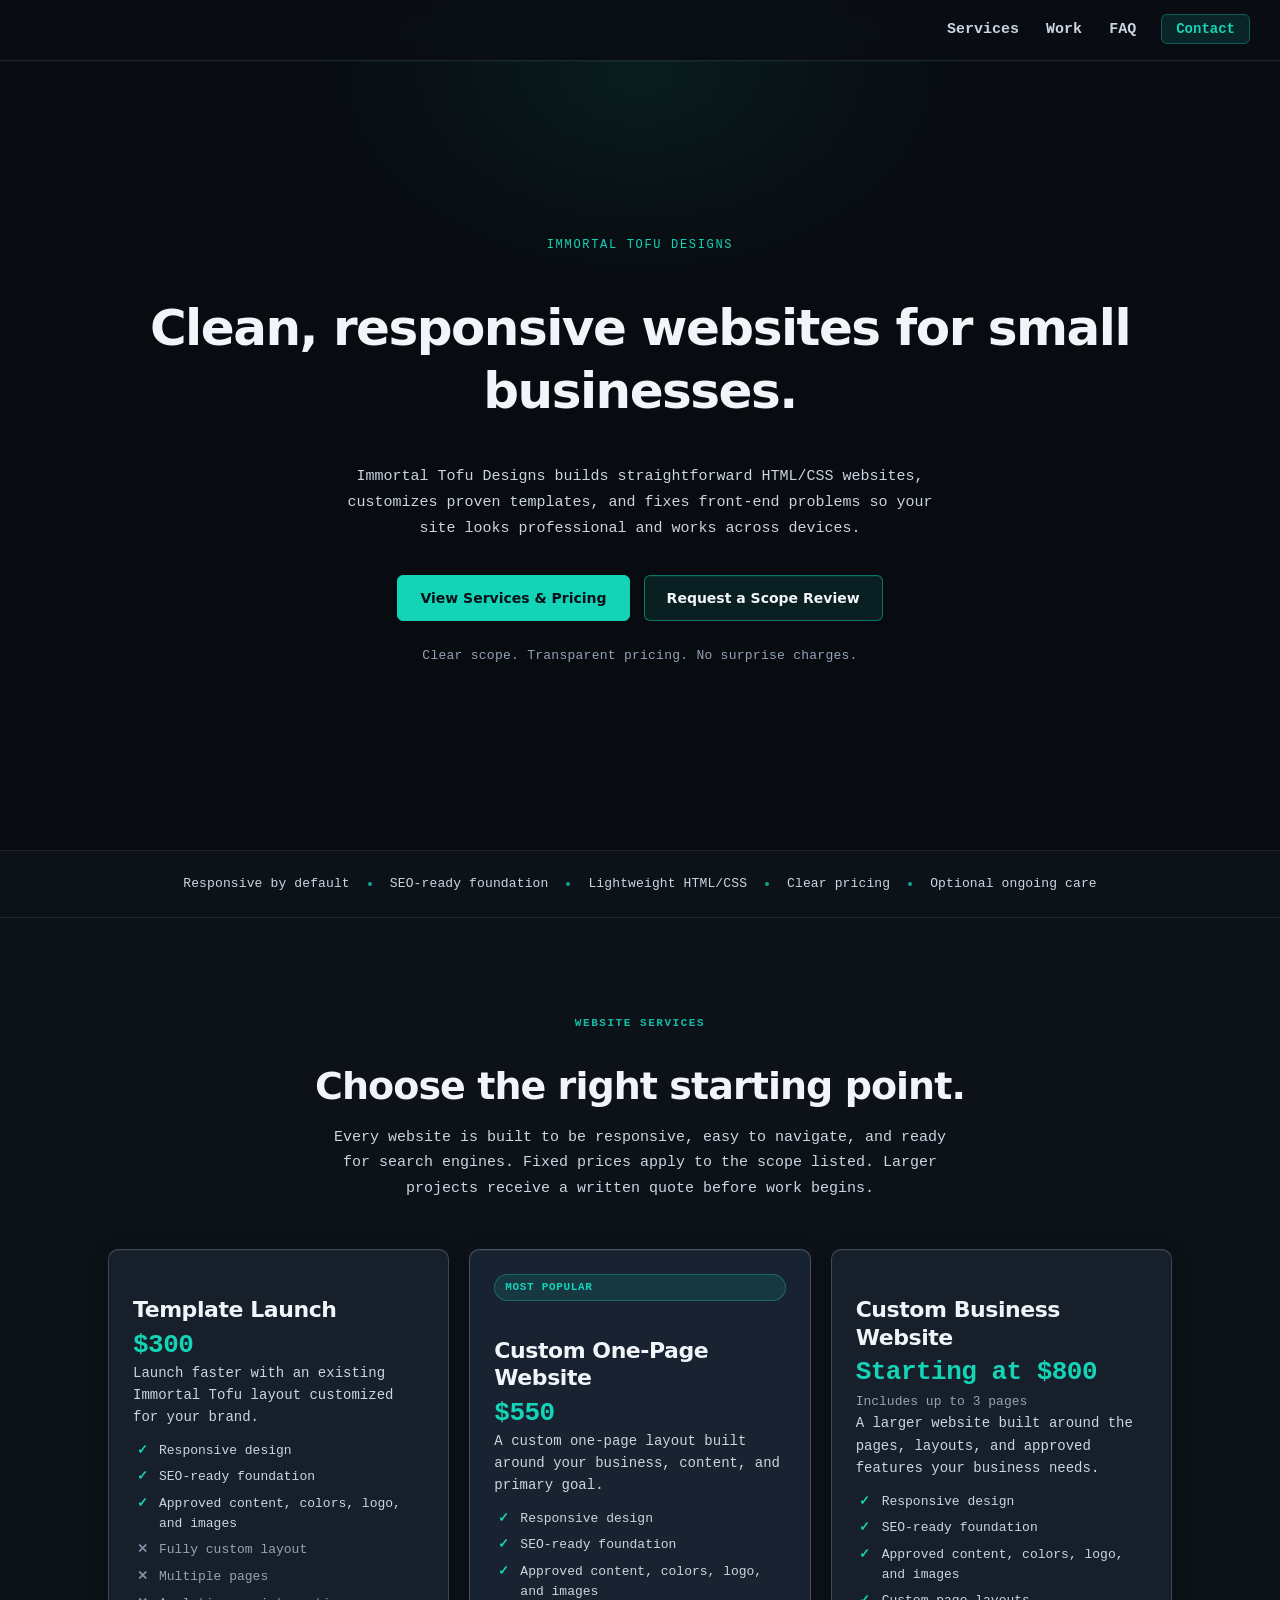
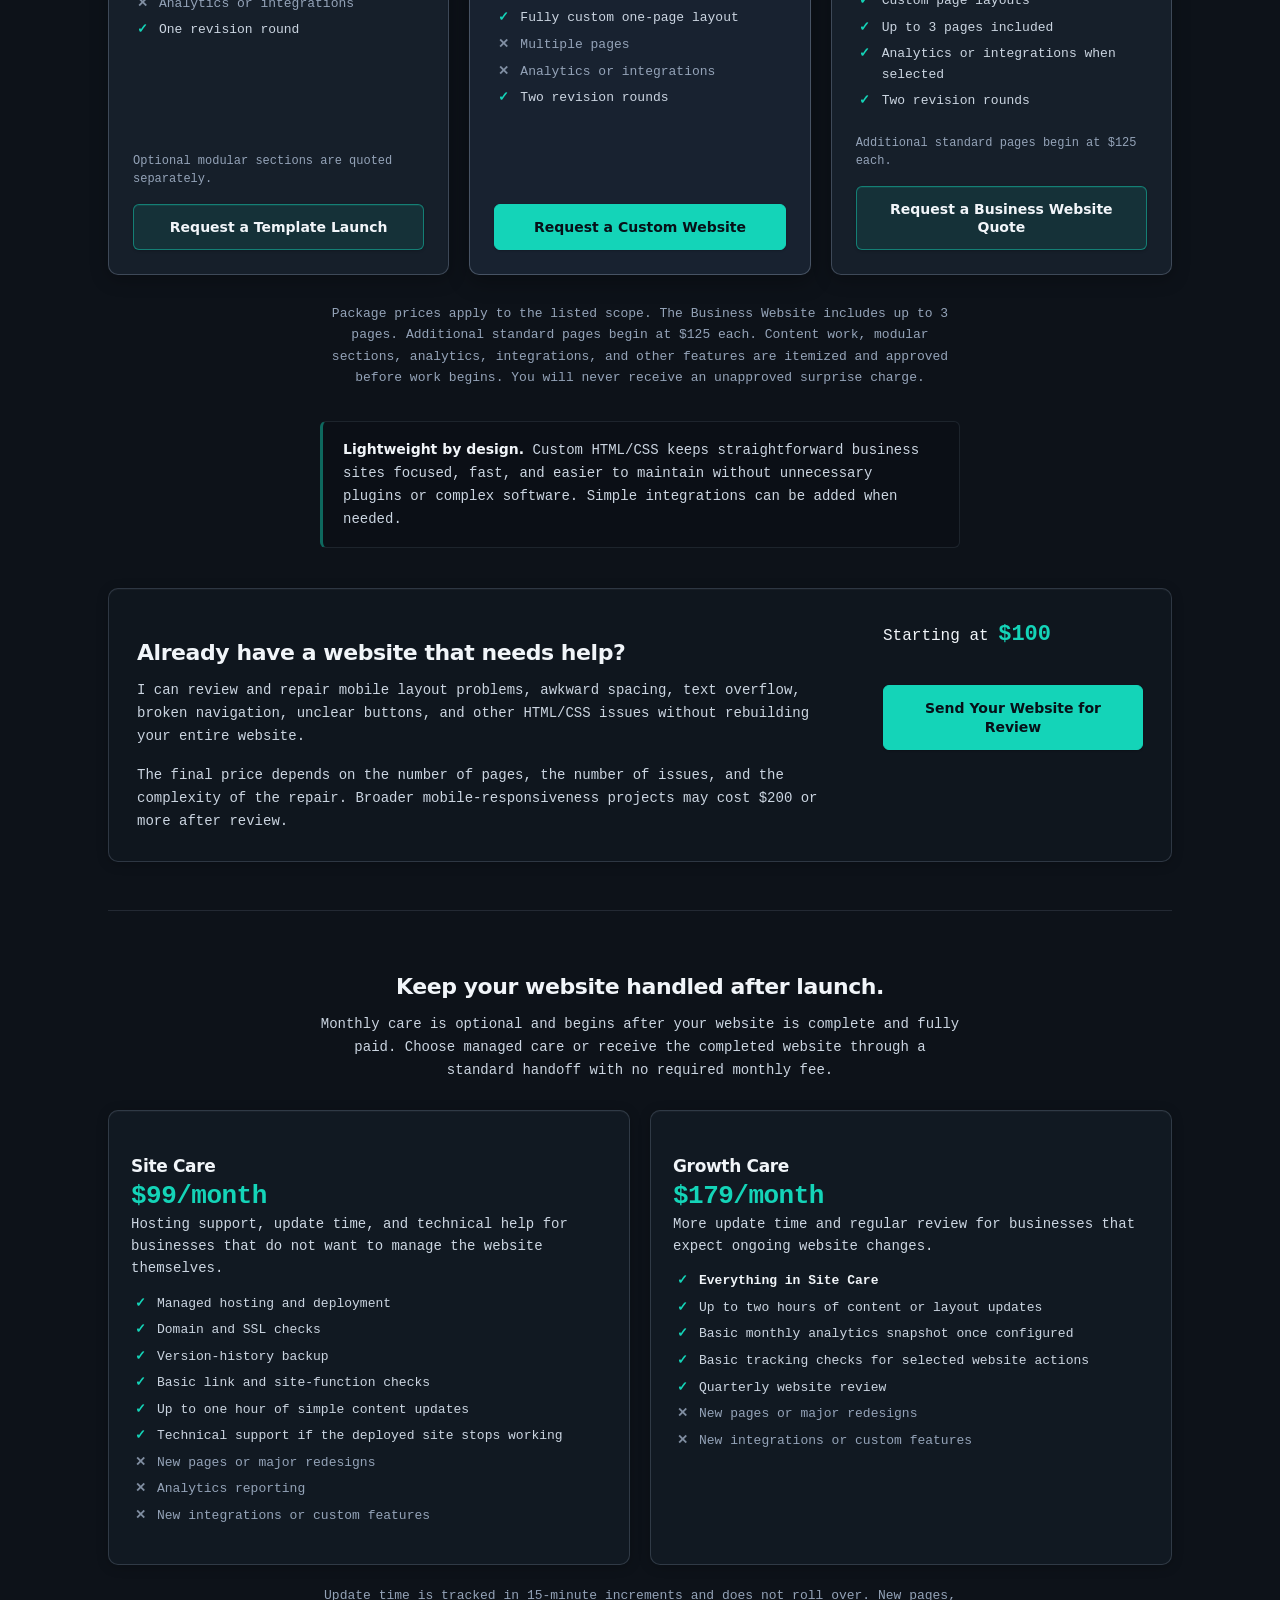
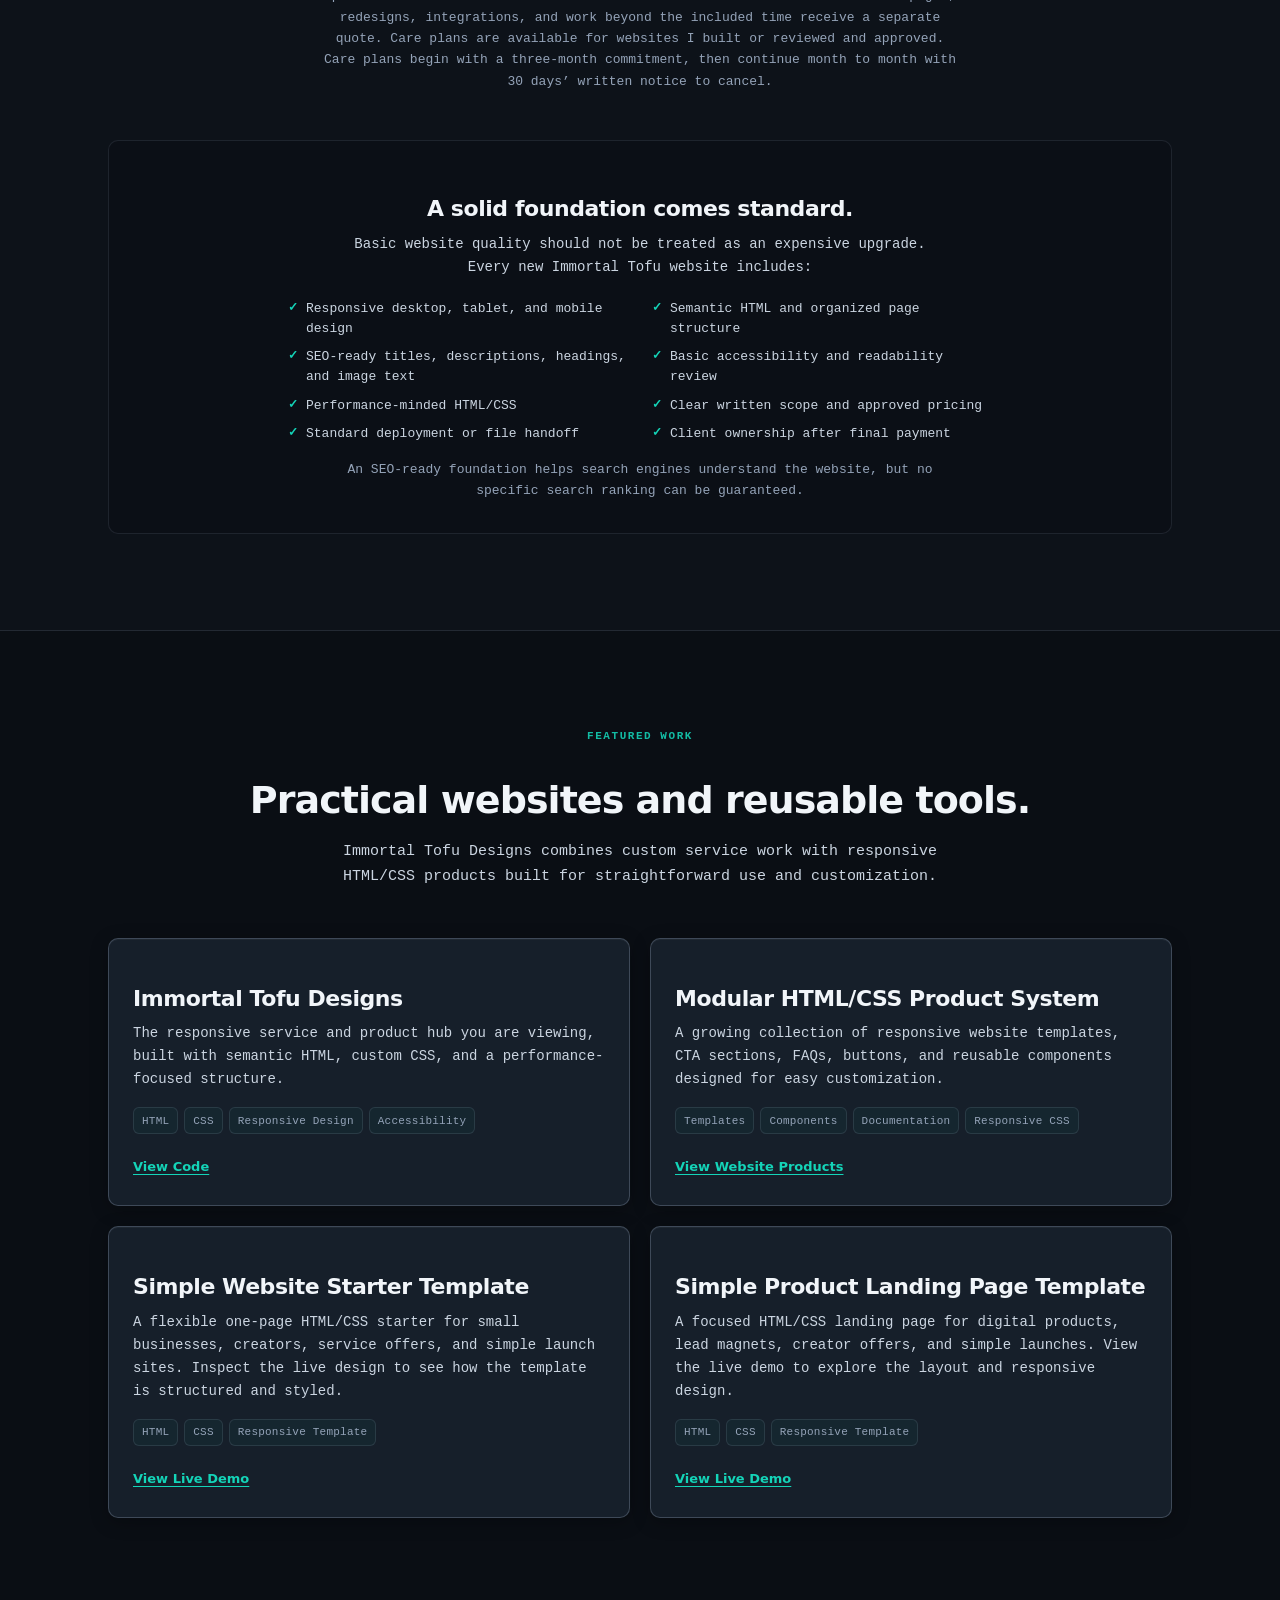
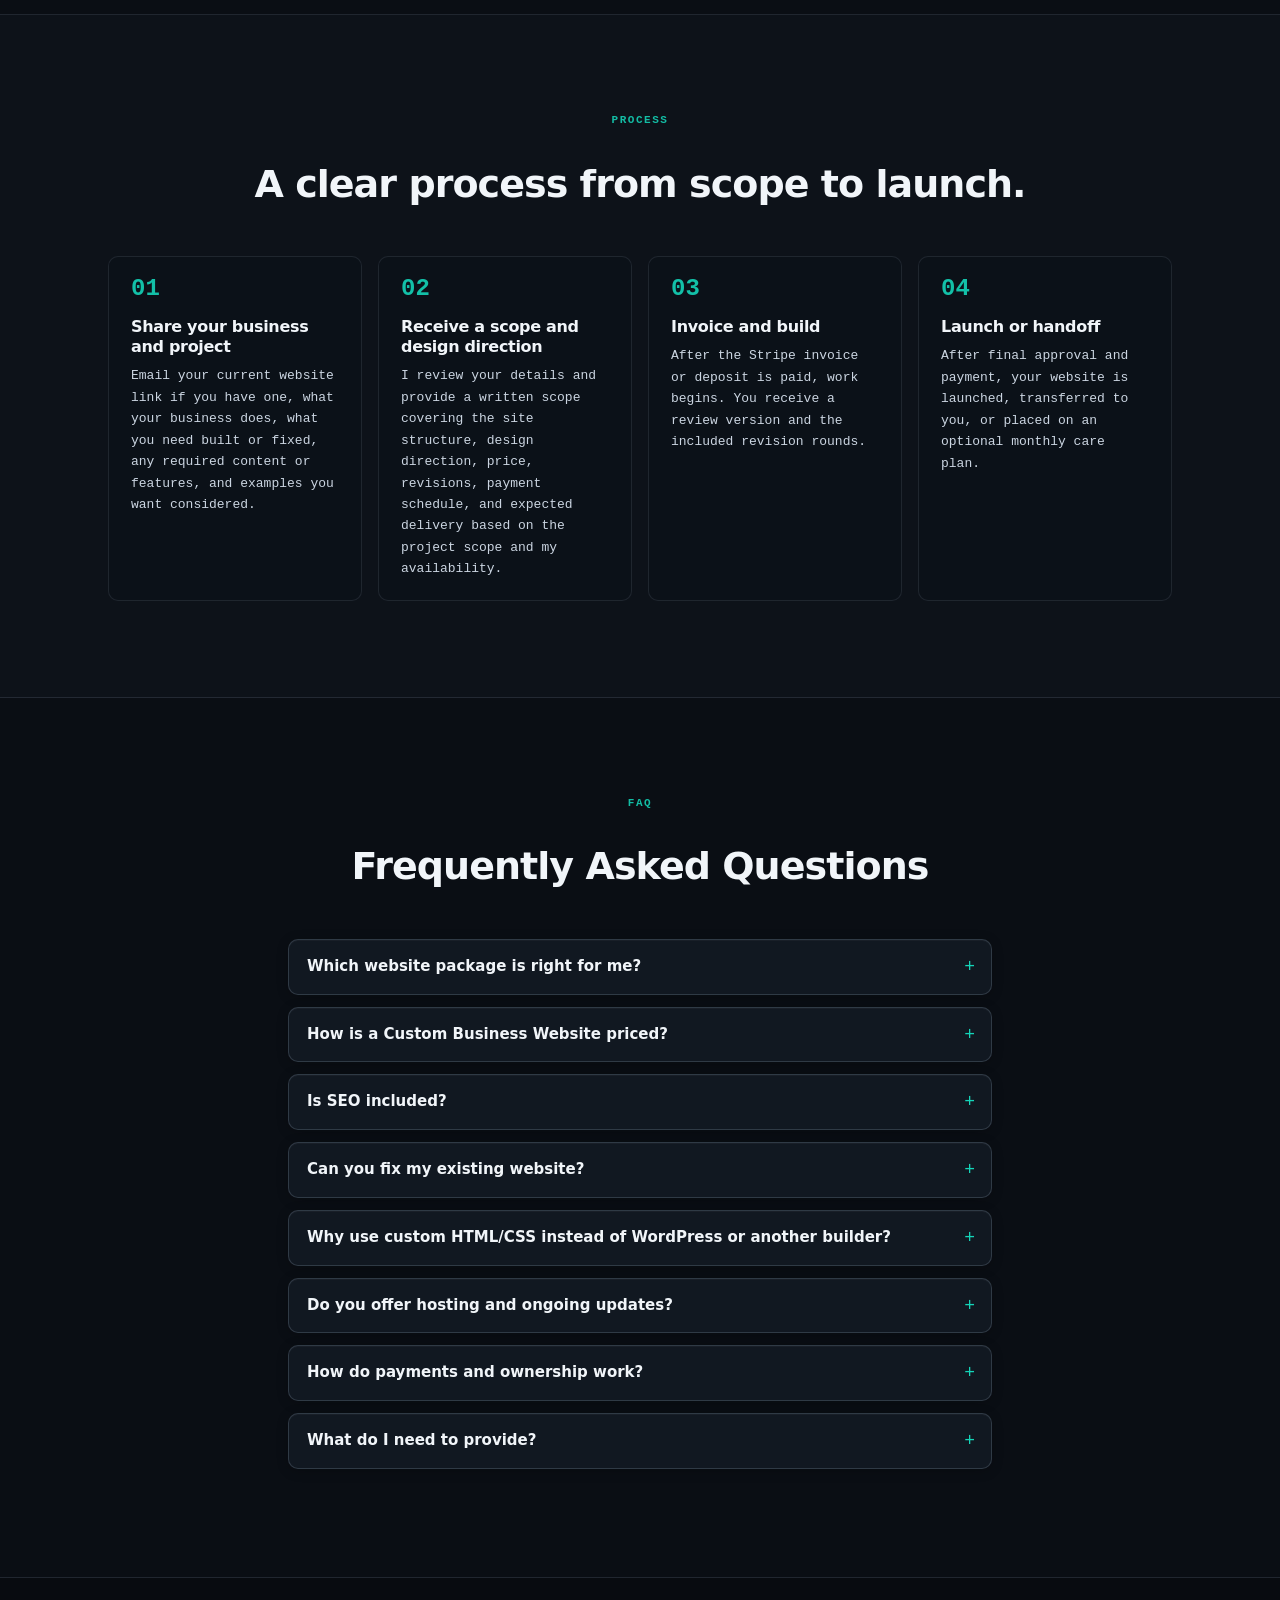
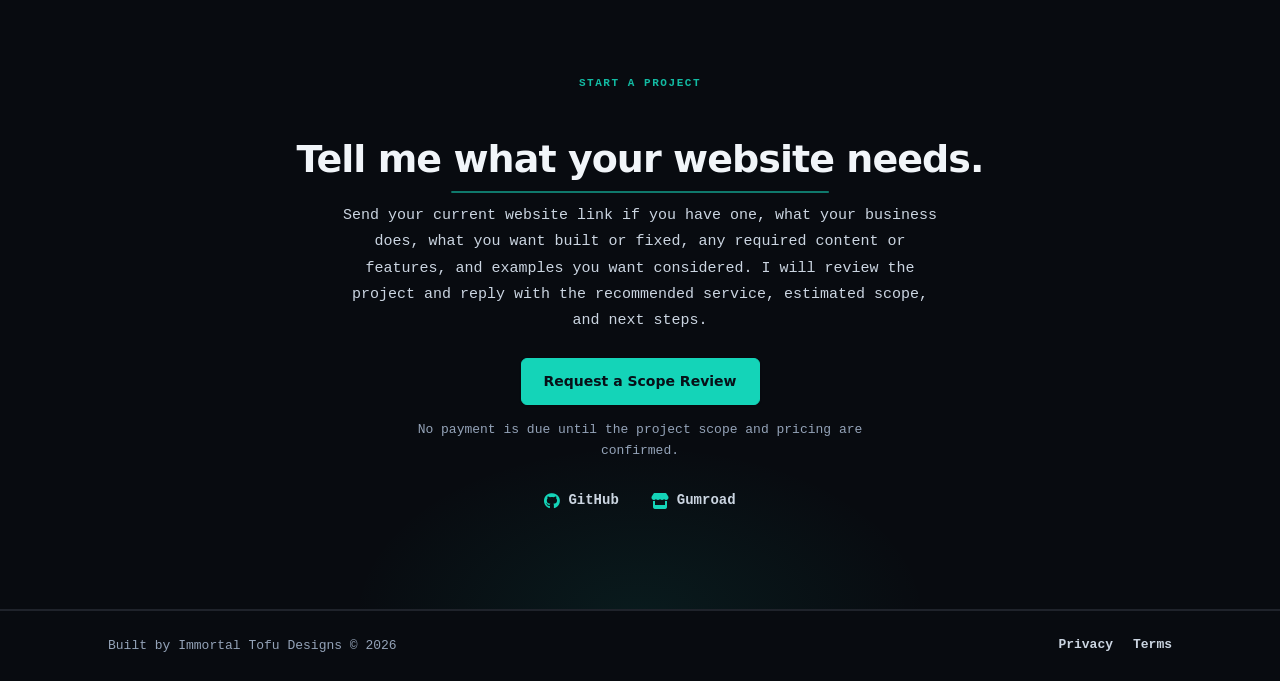
==== commit d2a2f012: "Add legal pages and launch readiness updates" ====
--- a/index.html
+++ b/index.html
@@ -6,19 +6,20 @@
     <link rel="stylesheet" href="./css/styles.css">
     <link rel="stylesheet" href="https://cdnjs.cloudflare.com/ajax/libs/font-awesome/6.5.0/css/all.min.css">
     <link rel="icon" type="image/png" href="./assets/immortalTofuLogo.png">
-    <title>Immortal Tofu Designs | HTML/CSS Layout &amp; UI Services</title>
+    <title>Immortal Tofu Designs | Responsive HTML/CSS Websites for Small Businesses</title>
     <meta
       name="description"
-      content="Immortal Tofu Designs builds responsive HTML/CSS layouts, simple landing pages, modular UI sections, and mobile-friendly front-end fixes for creators and small projects."
+      content="Immortal Tofu Designs builds lightweight responsive HTML/CSS websites, landing pages, front-end fixes, and optional care plans for small businesses."
     >
+    <link rel="canonical" href="https://immortaltofu-designs.netlify.app/">
     <!-- Open Graph / Social Preview -->
-    <meta property="og:title" content="Immortal Tofu Designs | HTML/CSS Layout &amp; UI Services">
+    <meta property="og:title" content="Immortal Tofu Designs | Responsive HTML/CSS Websites for Small Businesses">
     <meta
       property="og:description"
-      content="Responsive HTML/CSS layouts, simple landing pages, modular UI sections, and mobile-friendly front-end fixes."
+      content="Lightweight responsive HTML/CSS websites, landing pages, front-end fixes, and optional care plans for small businesses."
     >
     <meta property="og:type" content="website">
-    <meta property="og:url" content="https://immortaltofu-designs.netlify.app">
+    <meta property="og:url" content="https://immortaltofu-designs.netlify.app/">
     <meta property="og:site_name" content="Immortal Tofu Designs">
   </head>
   <body>
@@ -332,6 +333,11 @@
                     <span class="visually-hidden">Not included:</span>
                     <span>Analytics reporting</span>
                   </li>
+                  <li class="feature-row feature-row--excluded">
+                    <span class="feature-status" aria-hidden="true">✕</span>
+                    <span class="visually-hidden">Not included:</span>
+                    <span>New integrations or custom features</span>
+                  </li>
                 </ul>
               </article>
 
@@ -363,12 +369,7 @@
                   <li class="feature-row feature-row--included">
                     <span class="feature-status" aria-hidden="true">✓</span>
                     <span class="visually-hidden">Included:</span>
-                    <span>Verification that tracked actions still work</span>
-                  </li>
-                  <li class="feature-row feature-row--included">
-                    <span class="feature-status" aria-hidden="true">✓</span>
-                    <span class="visually-hidden">Included:</span>
-                    <span>Priority response</span>
+                    <span>Basic tracking checks for selected website actions</span>
                   </li>
                   <li class="feature-row feature-row--included">
                     <span class="feature-status" aria-hidden="true">✓</span>
@@ -391,7 +392,9 @@
             <p class="care-note">
               Update time is tracked in 15-minute increments and does not roll over. New pages,
               redesigns, integrations, and work beyond the included time receive a separate quote.
-              Care plans are available for websites I built or reviewed and approved.
+              Care plans are available for websites I built or reviewed and approved. Care plans
+              begin with a three-month commitment, then continue month to month with 30 days&rsquo;
+              written notice to cancel.
             </p>
           </div>
 
@@ -445,9 +448,8 @@
                 <li>Accessibility</li>
               </ul>
               <div class="project-actions">
-                <!-- TODO: Verify repository URL — currently points to personalPortfolio repo name -->
                 <a
-                  href="https://github.com/immortaltofu3-prog/personalPortfolio"
+                  href="https://github.com/immortaltofu3-prog/immortal-tofu-designs"
                   target="_blank"
                   rel="noopener noreferrer"
                 >View Code</a>
@@ -706,12 +708,20 @@
     <!-- Footer -->
     <footer id="footer">
       <div class="container footer-inner">
-        <p>Built by Immortal Tofu Designs &copy; 2026</p>
-        <img
-          class="footer-logo"
-          src="./assets/immortalTofuLogo.png"
-          alt=""
-        >
+        <div class="footer-brand">
+          <p>Built by Immortal Tofu Designs &copy; 2026</p>
+          <img
+            class="footer-logo"
+            src="./assets/immortalTofuLogo.png"
+            alt=""
+          >
+        </div>
+        <nav class="footer-legal" aria-label="Legal">
+          <ul class="footer-legal-links">
+            <li><a href="./privacy.html">Privacy</a></li>
+            <li><a href="./terms.html">Terms</a></li>
+          </ul>
+        </nav>
       </div>
     </footer>
   </body>
--- a/css/styles.css
+++ b/css/styles.css
@@ -1144,7 +1144,13 @@
   flex-wrap: wrap;
   justify-content: space-between;
   align-items: center;
-  gap: 0.875rem;
+  gap: 1rem;
+}
+
+.footer-brand {
+  display: flex;
+  align-items: center;
+  gap: 0.75rem;
 }
 
 #footer p {
@@ -1157,6 +1163,119 @@
   height: 1.875rem;
   width: auto;
   opacity: 0.9;
+}
+
+.footer-legal-links {
+  display: flex;
+  flex-wrap: wrap;
+  gap: 1rem 1.25rem;
+  list-style: none;
+  margin: 0;
+  padding: 0;
+}
+
+.footer-legal-links a {
+  font-size: 0.8125rem;
+  font-weight: 600;
+  color: var(--text-body);
+  transition: color var(--transition-fast);
+}
+
+.footer-legal-links a[aria-current="page"] {
+  color: var(--accent);
+}
+
+
+/* =========================
+   15. LEGAL PAGES
+========================= */
+
+.legal-page {
+  padding-top: clamp(5rem, 10vw, 6.5rem);
+  padding-bottom: clamp(3rem, 6vw, 4rem);
+  background-color: var(--bg-page);
+}
+
+.legal-hero {
+  text-align: center;
+  margin-bottom: clamp(2rem, 4vw, 2.75rem);
+}
+
+.legal-hero h1 {
+  margin-bottom: 0.5rem;
+}
+
+.legal-effective {
+  margin-bottom: 1rem;
+  font-size: 0.875rem;
+  color: var(--text-muted);
+}
+
+.legal-back-link {
+  display: inline-block;
+  font-size: 0.875rem;
+  font-weight: 600;
+  color: var(--accent);
+  text-decoration: underline;
+  text-underline-offset: 3px;
+}
+
+.legal-content {
+  max-width: 48rem;
+}
+
+.legal-intro {
+  margin-bottom: 1.25rem;
+  color: var(--text-body);
+  line-height: 1.75;
+  font-size: 0.9375rem;
+}
+
+.legal-section {
+  margin-bottom: 2rem;
+  padding-bottom: 1.5rem;
+  border-bottom: 1px solid var(--border-card-subtle);
+}
+
+.legal-section:last-child {
+  margin-bottom: 0;
+  padding-bottom: 0;
+  border-bottom: none;
+}
+
+.legal-section h2 {
+  margin-bottom: 0.75rem;
+  font-size: 1.125rem;
+}
+
+.legal-section p {
+  color: var(--text-body);
+  line-height: 1.75;
+  font-size: 0.9375rem;
+}
+
+.legal-section ul {
+  margin: 0.75rem 0 1rem;
+  padding-left: 1.25rem;
+}
+
+.legal-section li {
+  margin-bottom: 0.4rem;
+  color: var(--text-body);
+  line-height: 1.65;
+  font-size: 0.9375rem;
+}
+
+.legal-section code {
+  font-family: var(--font-mono);
+  font-size: 0.85em;
+  color: var(--text-main);
+}
+
+.legal-section a {
+  color: var(--accent);
+  text-decoration: underline;
+  text-underline-offset: 3px;
 }
 
 
@@ -1190,7 +1309,7 @@
 
 
 /* =========================
-   15. HOVER-CAPABLE DEVICE EFFECTS
+   16. HOVER-CAPABLE DEVICE EFFECTS
 ========================= */
 
 a:focus-visible,
@@ -1198,7 +1317,10 @@
 .nav-logo:focus-visible,
 .nav-list a:focus-visible,
 .project-actions a:focus-visible,
-.faq-list summary:focus-visible {
+.faq-list summary:focus-visible,
+.legal-back-link:focus-visible,
+.footer-legal-links a:focus-visible,
+.legal-section a:focus-visible {
   outline: 3px solid var(--accent);
   outline-offset: 3px;
 }
@@ -1265,11 +1387,15 @@
   .contact-list a:hover {
     color: var(--accent);
   }
-}
-
-
-/* =========================
-   16. RESPONSIVE BREAKPOINTS
+
+  .footer-legal-links a:hover {
+    color: var(--accent);
+  }
+}
+
+
+/* =========================
+   17. RESPONSIVE BREAKPOINTS
 ========================= */
 
 @media (min-width: 1024px) {
@@ -1366,7 +1492,16 @@
 
   .footer-inner {
     flex-direction: column;
+    align-items: center;
     text-align: center;
+    gap: 0.875rem;
+  }
+
+  .footer-brand {
+    justify-content: center;
+  }
+
+  .footer-legal-links {
     justify-content: center;
   }
 }
@@ -1394,7 +1529,7 @@
 
 
 /* =========================
-   17. ACCESSIBILITY AND REDUCED MOTION
+   18. ACCESSIBILITY AND REDUCED MOTION
 ========================= */
 
 @media (prefers-reduced-motion: reduce) {
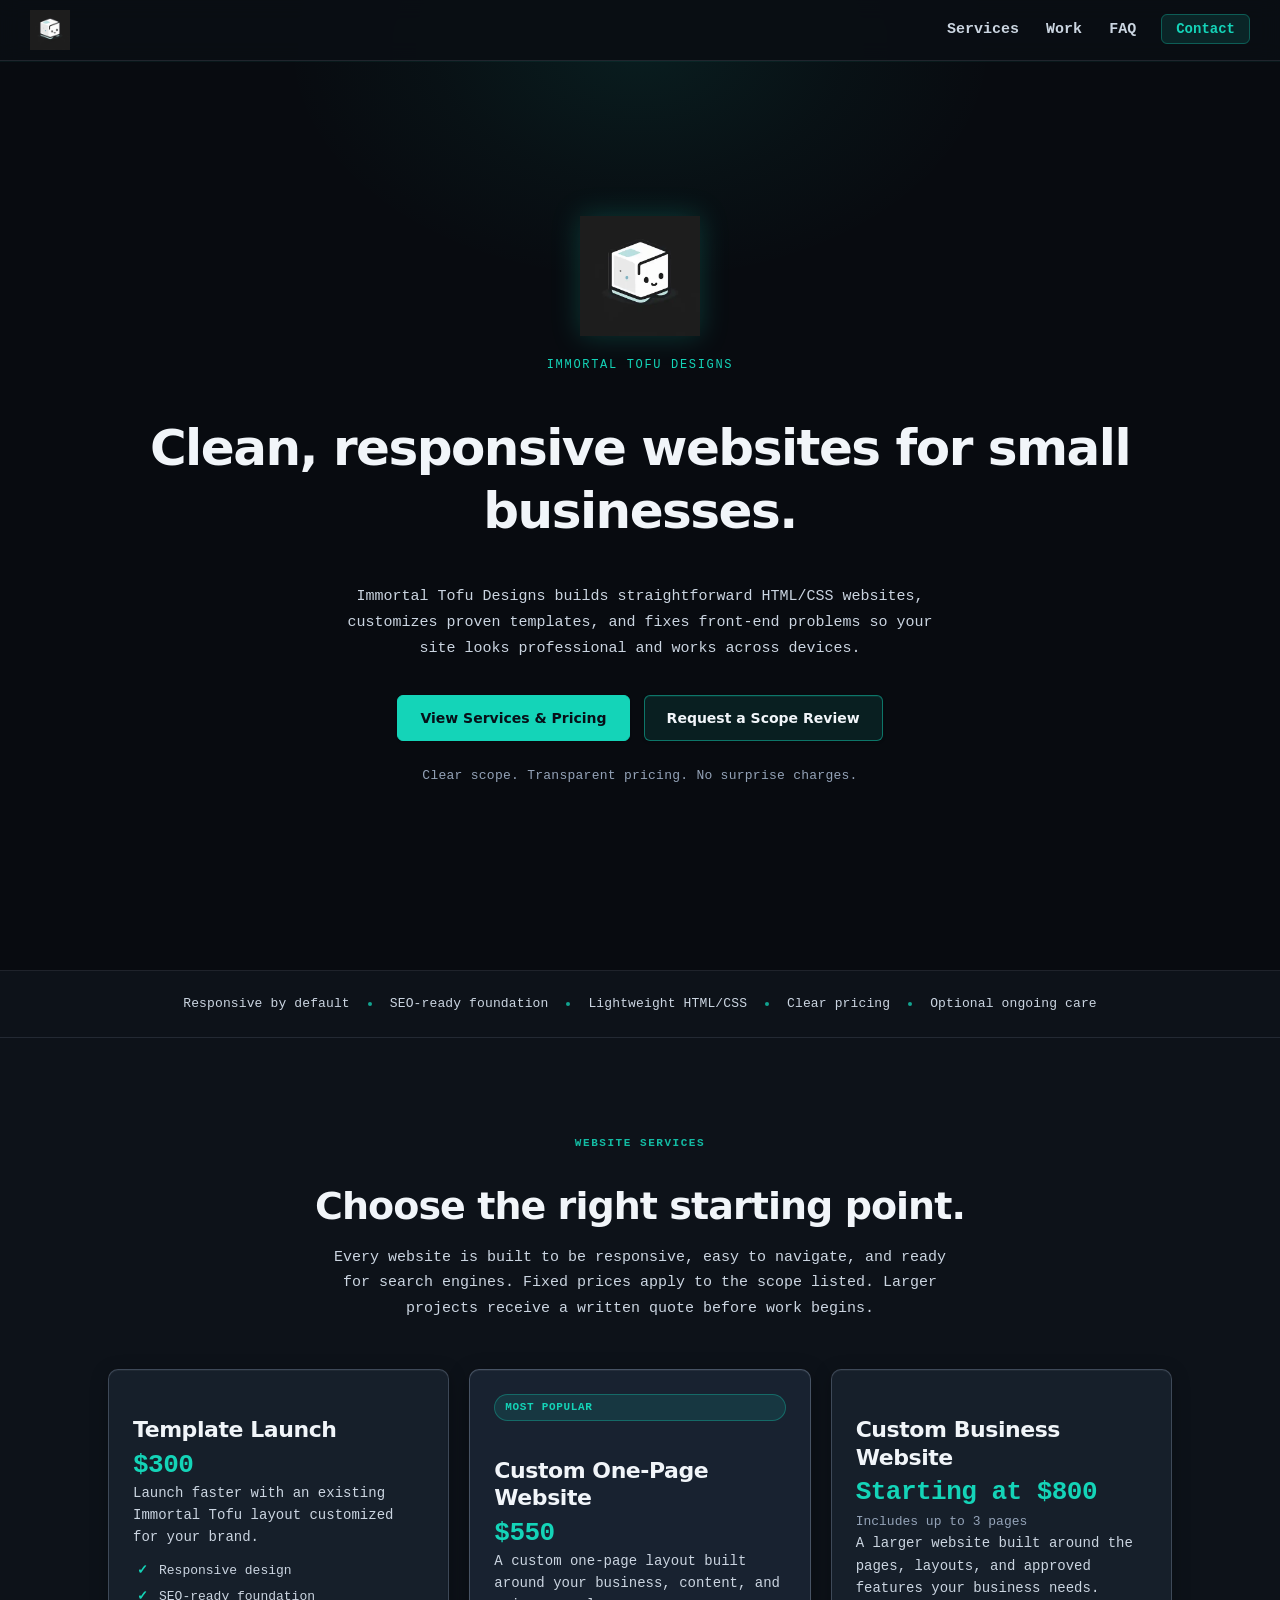
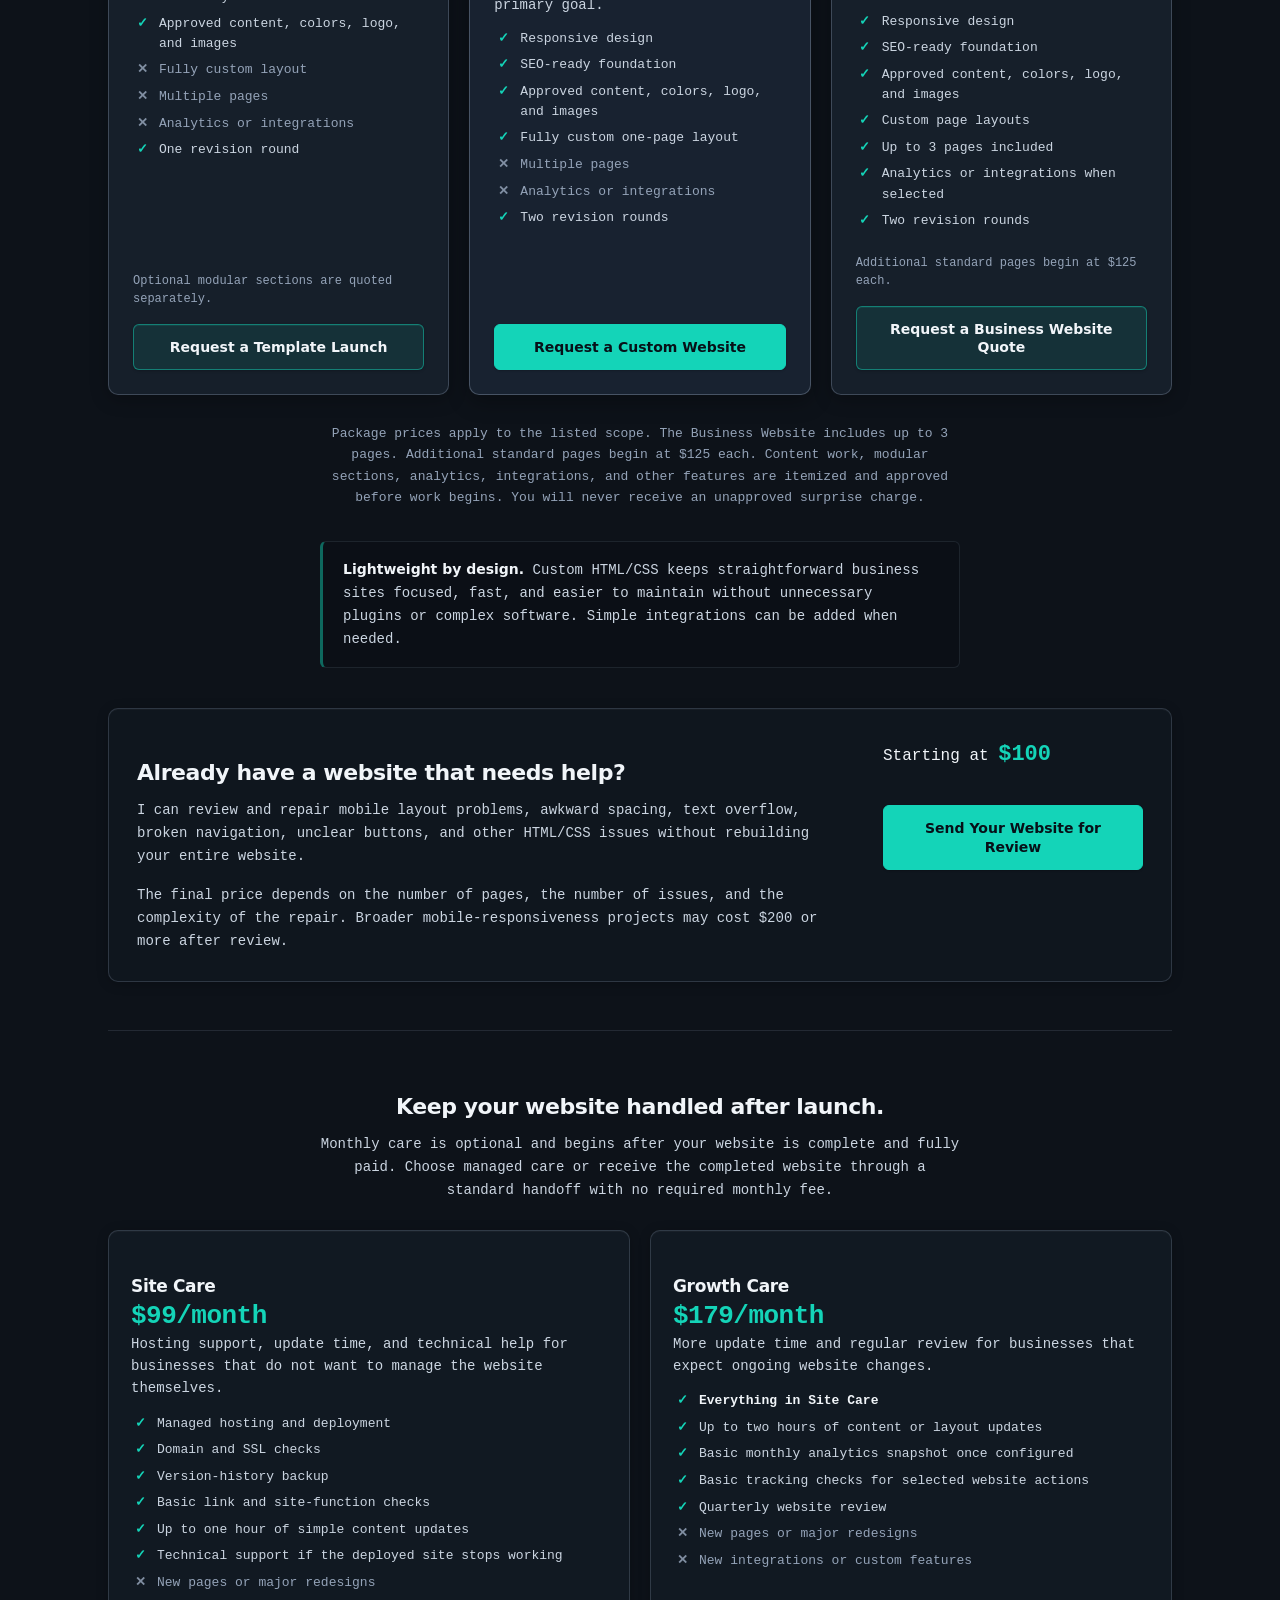
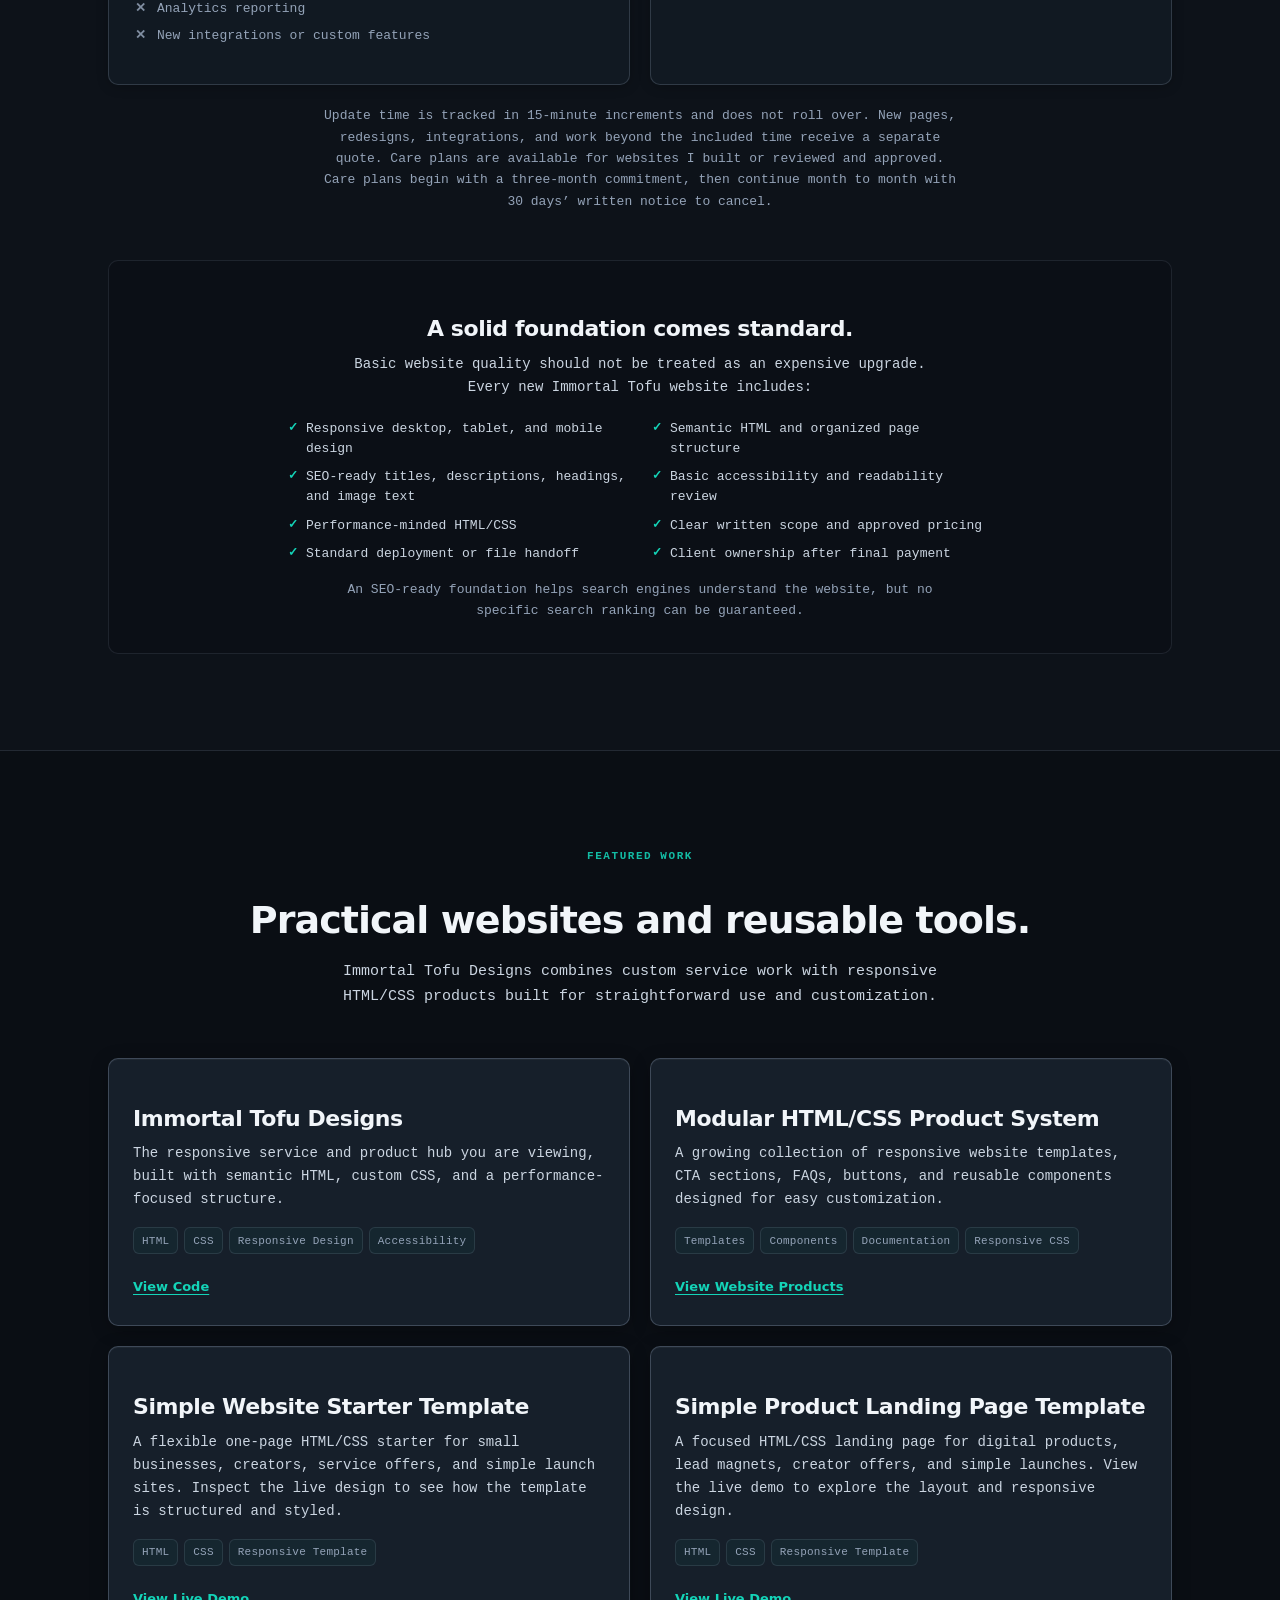
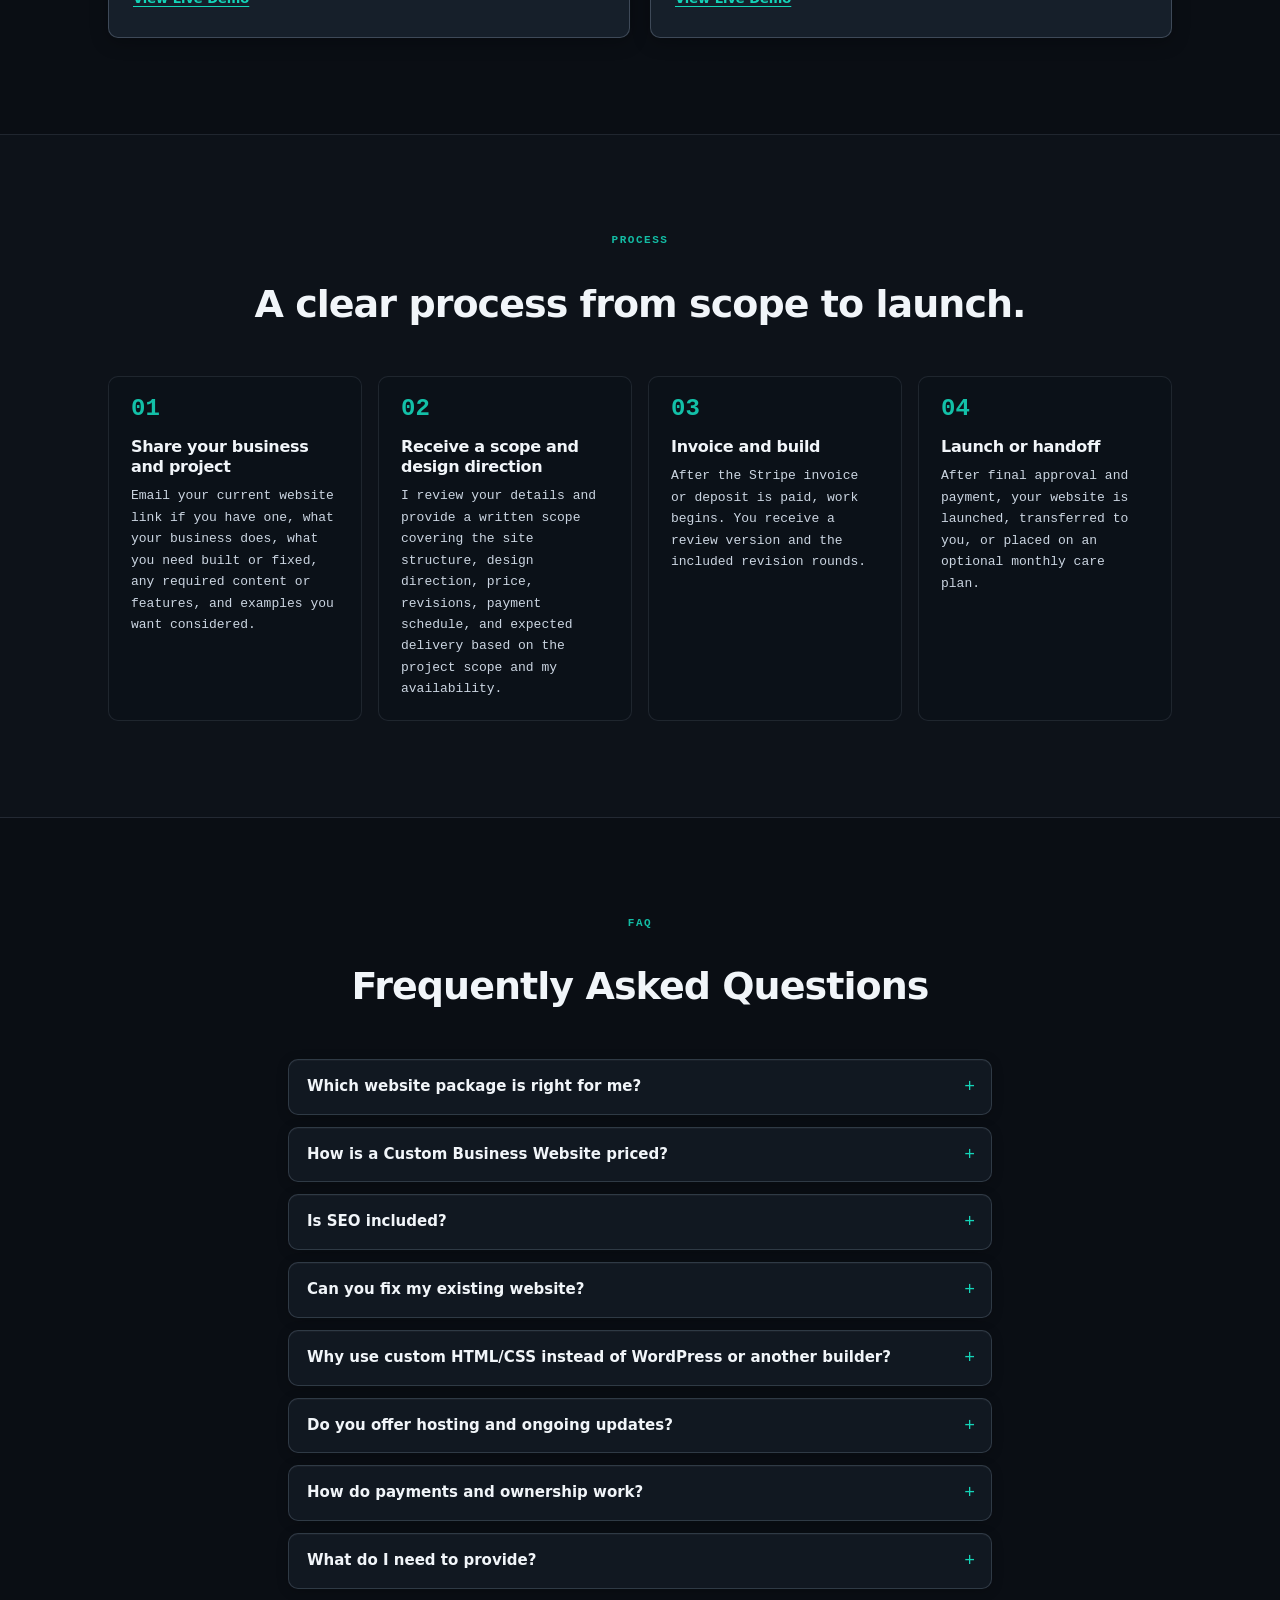
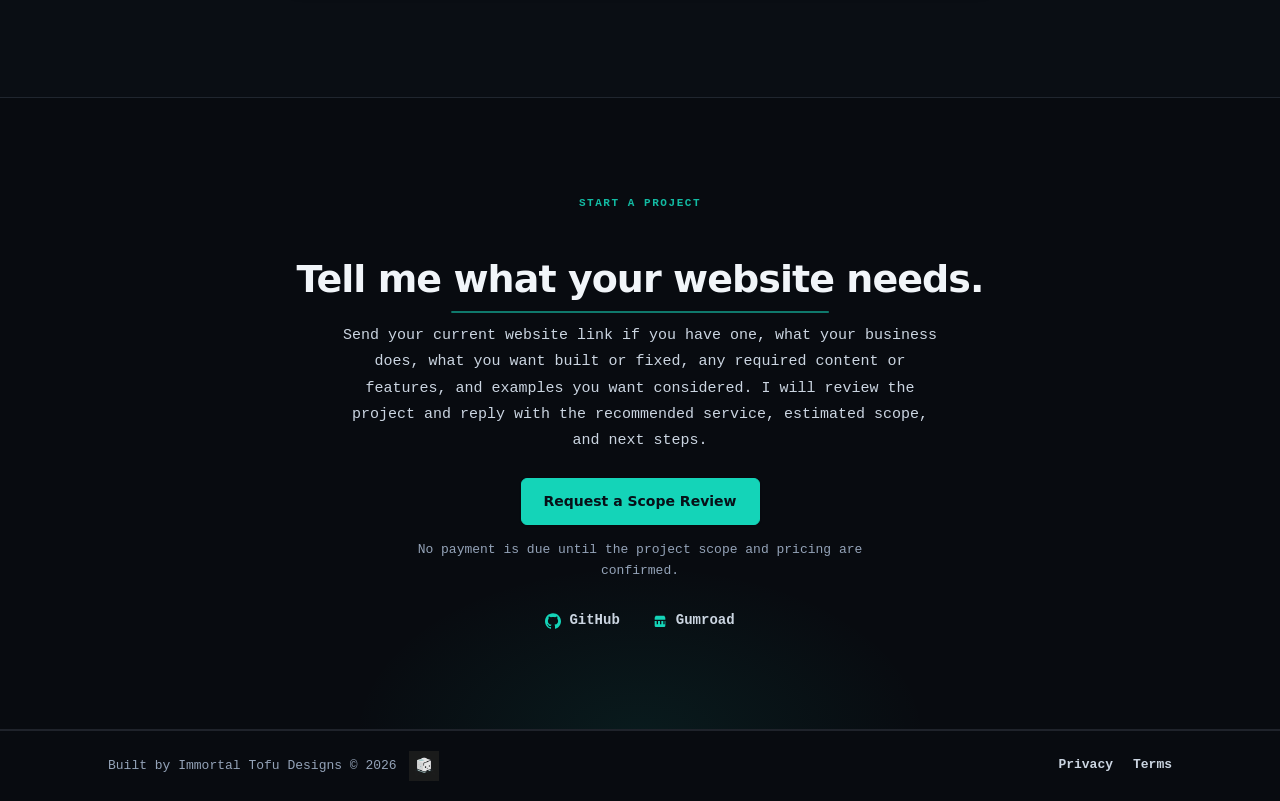
==== commit 3a134702: "Add analytics and final performance optimizations" ====
--- a/index.html
+++ b/index.html
@@ -1,10 +1,19 @@
 <!doctype html>
 <html lang="en">
   <head>
+    <!-- Google tag (gtag.js) -->
+    <script async src="https://www.googletagmanager.com/gtag/js?id=G-NRNWJ7M4M8"></script>
+    <script>
+      window.dataLayer = window.dataLayer || [];
+      function gtag(){dataLayer.push(arguments);}
+      gtag('js', new Date());
+
+      gtag('config', 'G-NRNWJ7M4M8');
+    </script>
+    <!-- End of Google tag (gtag.js) -->
     <meta charset="UTF-8">
     <meta name="viewport" content="width=device-width, initial-scale=1.0">
     <link rel="stylesheet" href="./css/styles.css">
-    <link rel="stylesheet" href="https://cdnjs.cloudflare.com/ajax/libs/font-awesome/6.5.0/css/all.min.css">
     <link rel="icon" type="image/png" href="./assets/immortalTofuLogo.png">
     <title>Immortal Tofu Designs | Responsive HTML/CSS Websites for Small Businesses</title>
     <meta
@@ -27,7 +36,7 @@
     <nav id="site-nav" aria-label="Primary navigation">
       <div class="nav-inner container">
         <a class="nav-logo" href="#top" aria-label="Immortal Tofu Designs — back to top">
-          <img src="./assets/immortalTofuLogo.png" alt="">
+          <img src="./assets/immortalTofuLogo.webp" width="400" height="400" alt="">
         </a>
         <ul class="nav-list">
           <li><a href="#services">Services</a></li>
@@ -44,7 +53,9 @@
         <div class="container">
           <img
             class="hero-mark"
-            src="./assets/immortalTofuLogo.png"
+            src="./assets/immortalTofuLogo.webp"
+            width="400"
+            height="400"
             alt=""
           >
           <p class="hero-eyebrow">IMMORTAL TOFU DESIGNS</p>
@@ -689,15 +700,19 @@
             will review the project and reply with the recommended service, estimated scope, and
             next steps.
           </p>
-          <a href="mailto:immortaltofu3@gmail.com" class="btn btn-primary contact-email-cta">Request a Scope Review</a>
+          <a href="mailto:immortaltofu3@gmail.com" onclick="gtag('event', 'scope_review_click');" class="btn btn-primary contact-email-cta">Request a Scope Review</a>
           <p class="contact-note">No payment is due until the project scope and pricing are confirmed.</p>
           <ul class="contact-list">
             <li>
-              <i class="fab fa-github icon github-icon" aria-hidden="true"></i>
+              <svg class="icon" aria-hidden="true" xmlns="http://www.w3.org/2000/svg" viewBox="0 0 24 24" fill="currentColor">
+                <path d="M12 0.297c-6.63 0-12 5.373-12 12 0 5.303 3.438 9.8 8.205 11.385 0.6 0.111 0.82-0.261 0.82-0.577 0-0.285-0.01-1.04-0.015-2.04-3.338 0.724-4.042-1.61-4.042-1.61-0.546-1.385-1.335-1.755-1.335-1.755-1.087-0.744 0.084-0.729 0.084-0.729 1.205 0.084 1.838 1.236 1.838 1.236 1.07 1.835 2.809 1.305 3.495 0.998 0.108-0.776 0.417-1.305 0.76-1.605-2.665-0.305-5.467-1.334-5.467-5.931 0-1.311 0.469-2.381 1.236-3.221-0.124-0.303-0.535-1.524 0.117-3.176 0 0 1.008-0.322 3.301 1.23 0.957-0.266 1.983-0.399 3.003-0.404 1.02 0.005 2.047 0.138 3.006 0.404 2.291-1.552 3.297-1.23 3.297-1.23 0.653 1.653 0.242 2.874 0.118 3.176 0.77 0.84 1.235 1.911 1.235 3.221 0 4.609-2.807 5.624-5.479 5.921 0.43 0.372 0.823 1.102 0.823 2.222 0 1.606-0.015 2.896-0.015 3.286 0 0.315 0.21 0.694 0.825 0.576 4.765-1.589 8.199-6.086 8.199-11.386 0-6.627-5.373-12-12-12"/>
+              </svg>
               <a href="https://github.com/immortaltofu3-prog" target="_blank" rel="noopener noreferrer">GitHub</a>
             </li>
             <li>
-              <i class="fas fa-store icon" aria-hidden="true"></i>
+              <svg class="icon" aria-hidden="true" xmlns="http://www.w3.org/2000/svg" viewBox="0 0 24 24" fill="currentColor">
+                <path d="M4 10V7l1.5-3h13L20 7v3H4zm0 2h16v7a2 2 0 0 1-2 2H6a2 2 0 0 1-2-2v-7zm3 0v5h2v-5H7zm5 0v5h2v-5h-2zm5 0v5h2v-5h-2z"/>
+              </svg>
               <a href="https://immortaltofu.gumroad.com" target="_blank" rel="noopener noreferrer">Gumroad</a>
             </li>
           </ul>
@@ -712,7 +727,9 @@
           <p>Built by Immortal Tofu Designs &copy; 2026</p>
           <img
             class="footer-logo"
-            src="./assets/immortalTofuLogo.png"
+            src="./assets/immortalTofuLogo.webp"
+            width="400"
+            height="400"
             alt=""
           >
         </div>
--- a/css/styles.css
+++ b/css/styles.css
@@ -1118,7 +1118,9 @@
 
 .contact-list .icon {
   color: var(--accent);
-  font-size: 1rem;
+  width: 1rem;
+  height: 1rem;
+  flex-shrink: 0;
 }
 
 .contact-list a {
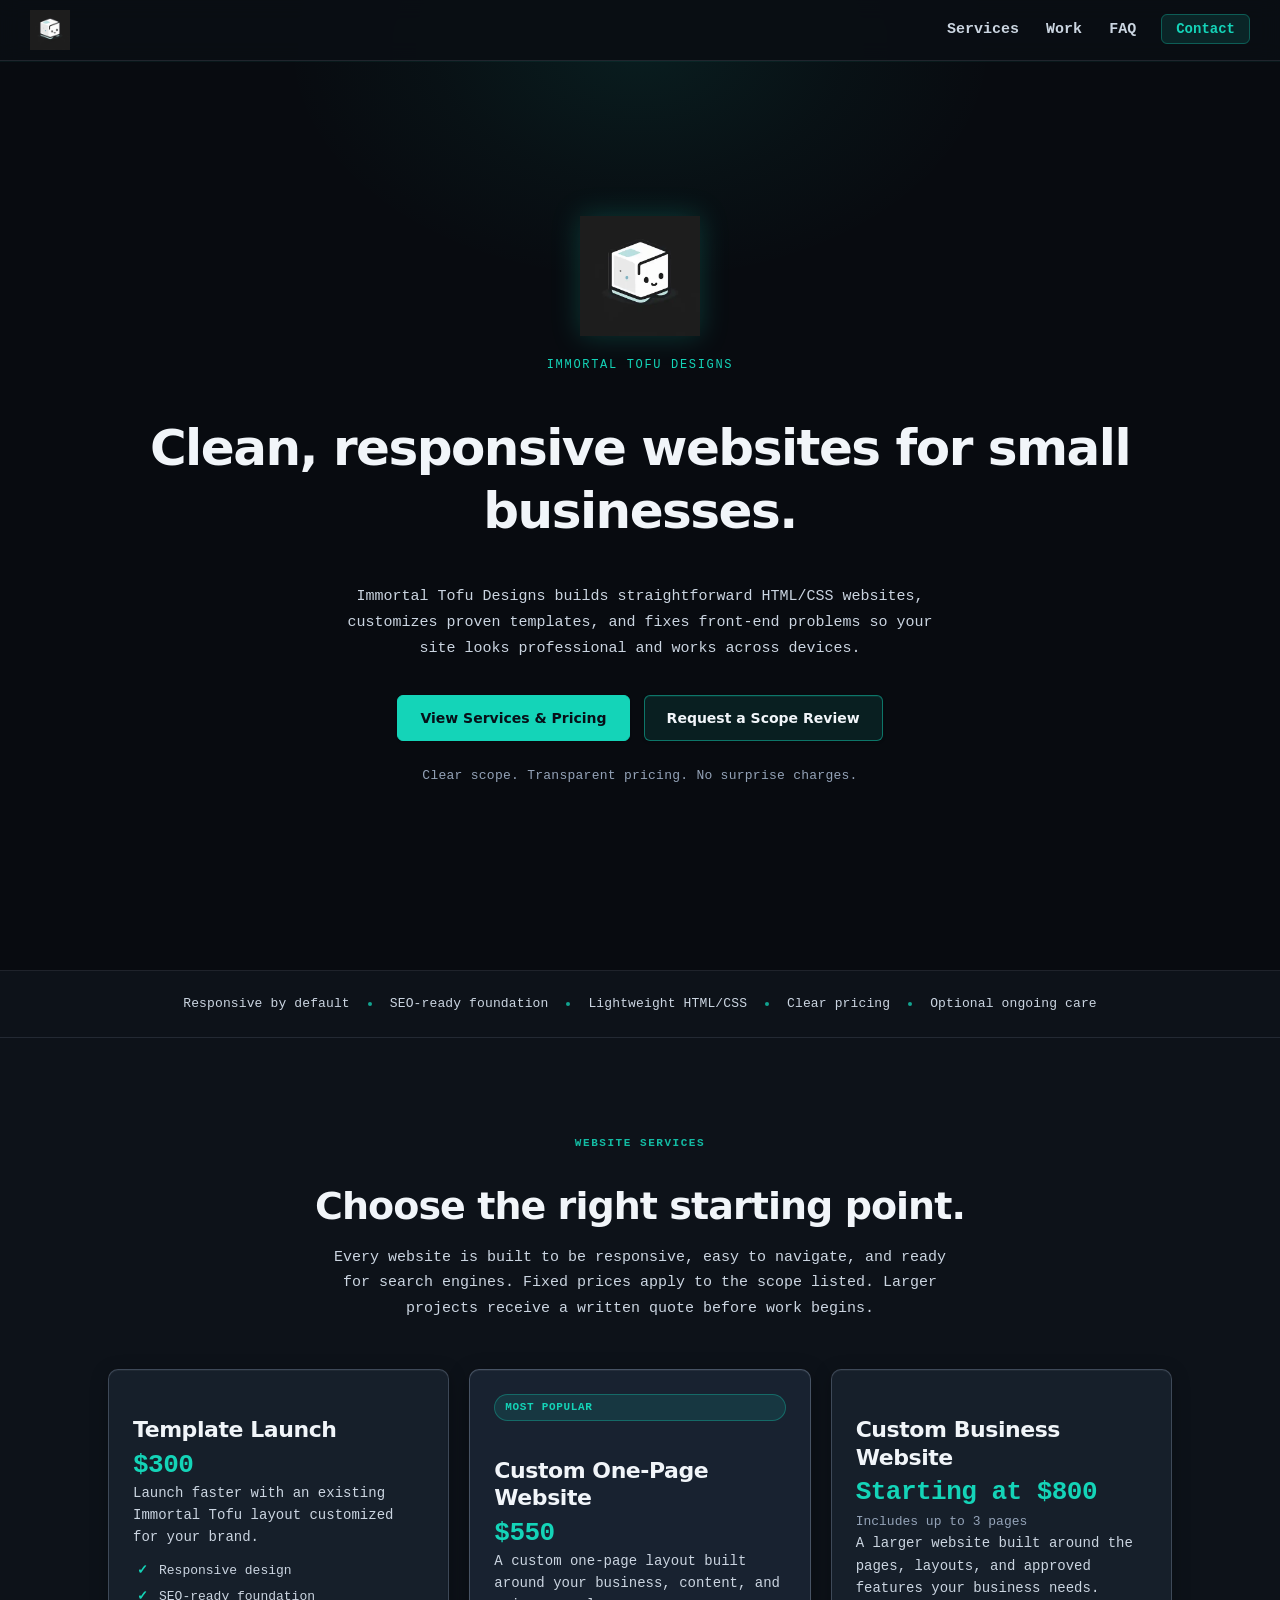
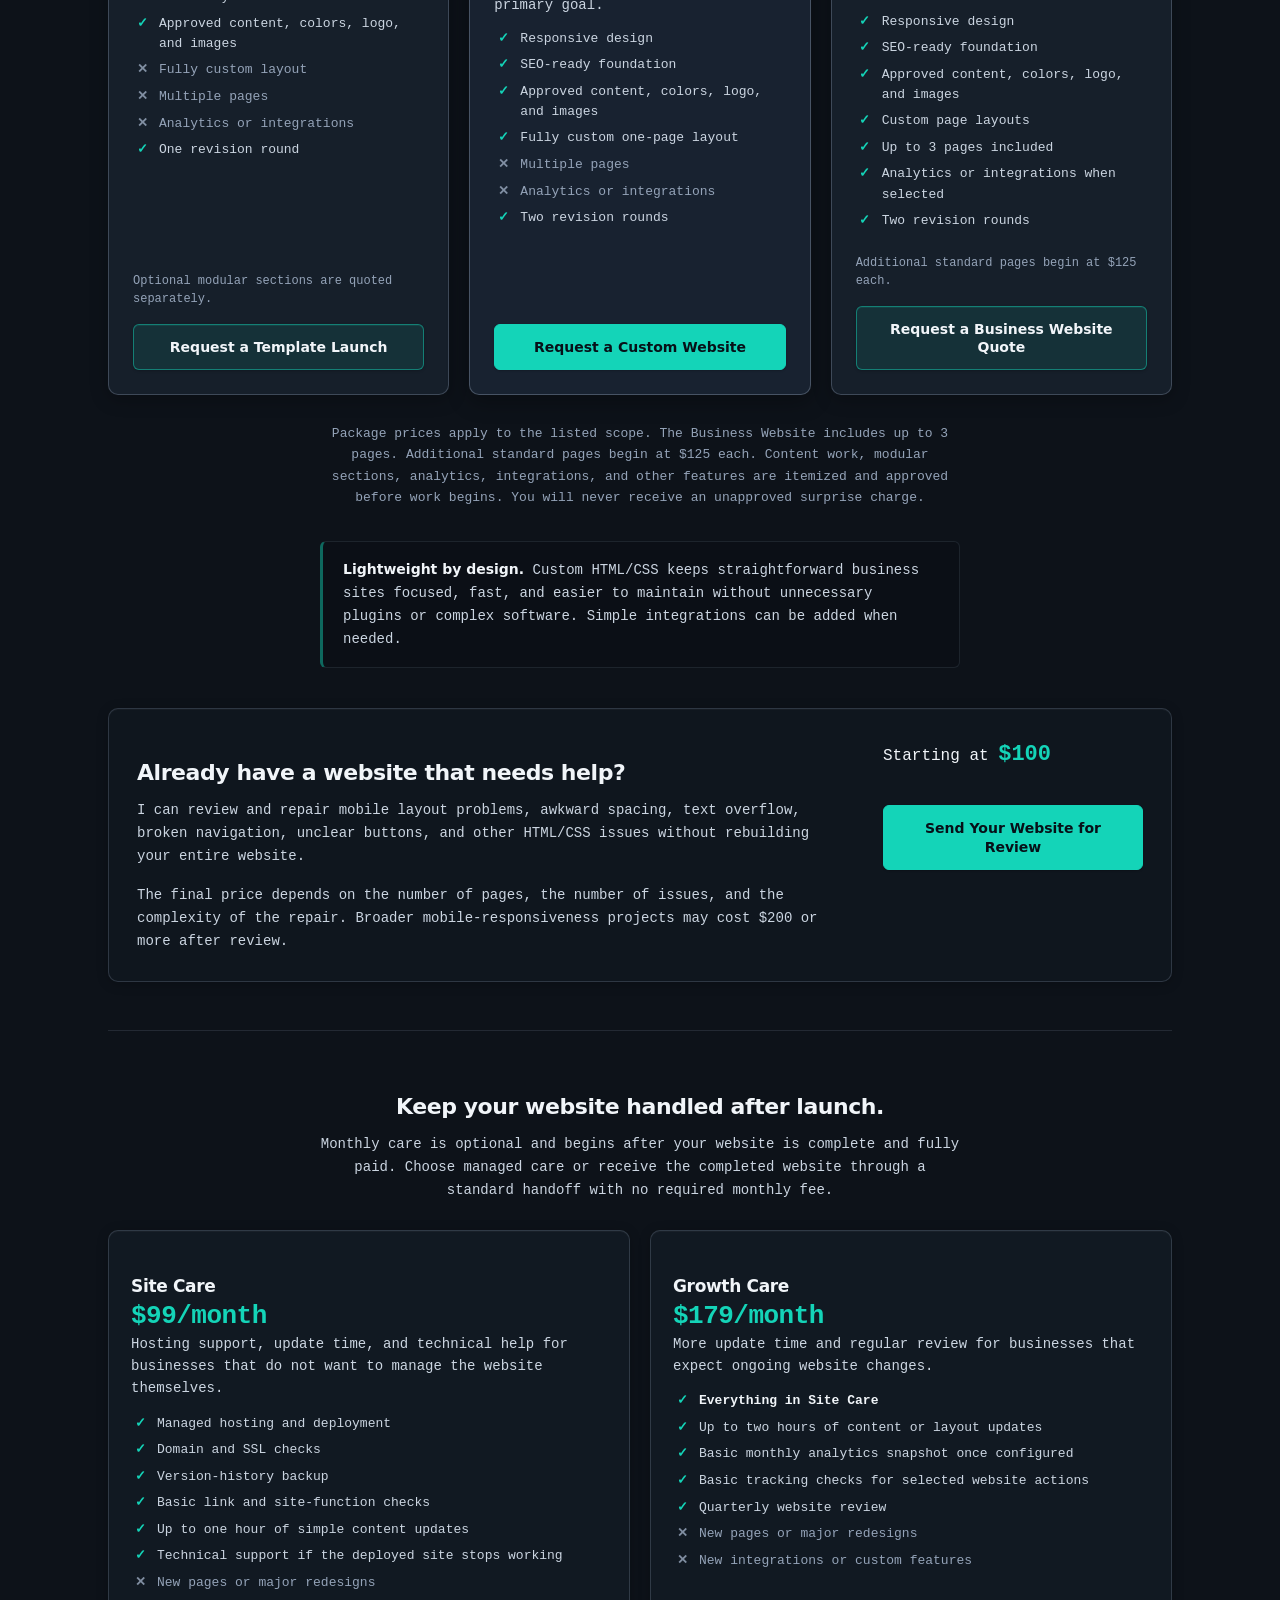
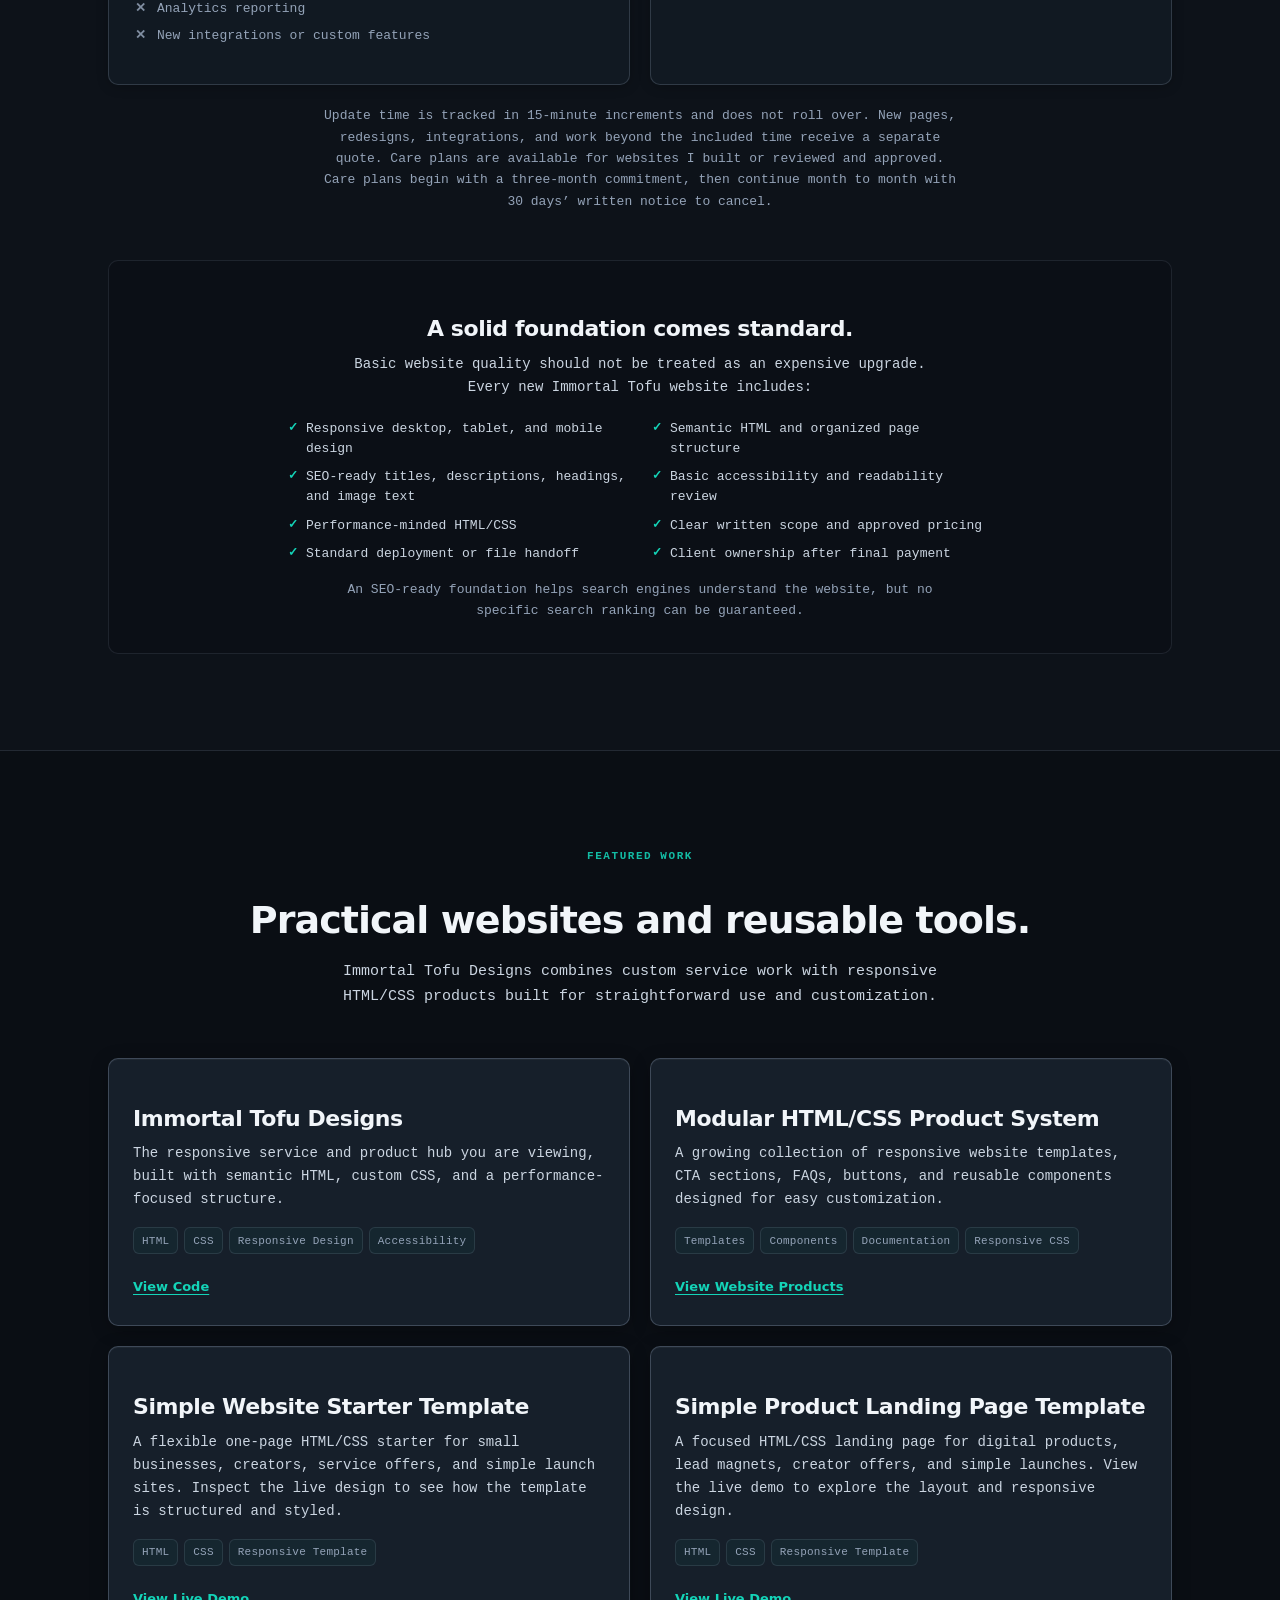
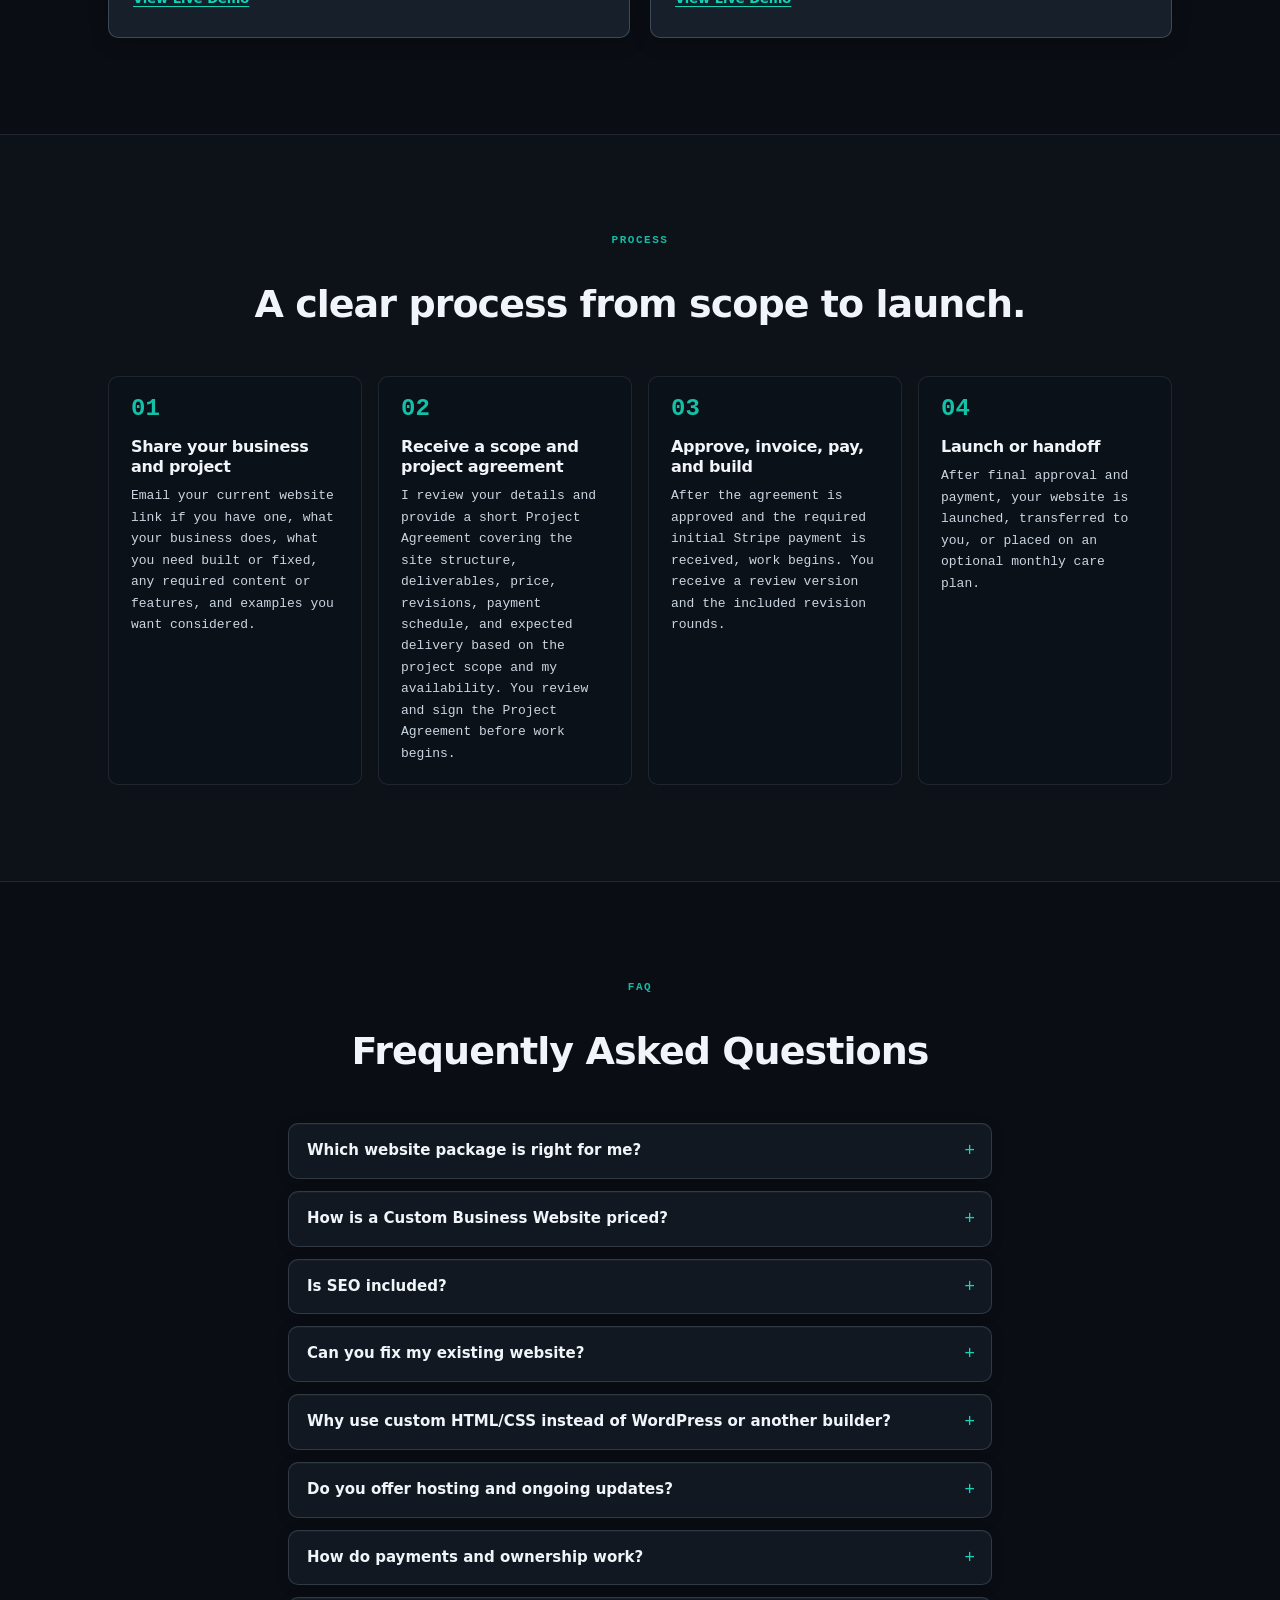
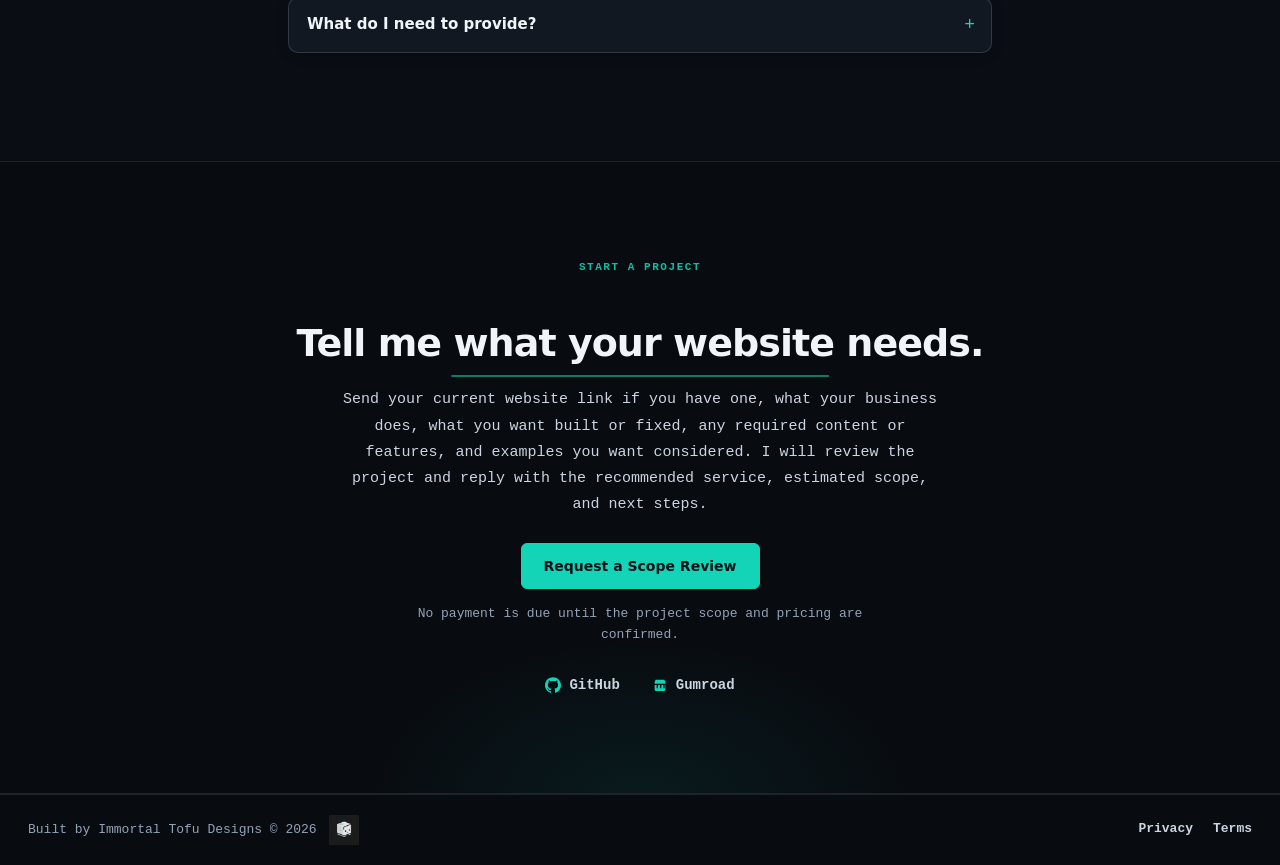
==== commit 3ab530f7: "CSS fixes Made responsive fixes to footer, text color, and to the overall mobile portion of the site" ====
--- a/index.html
+++ b/index.html
@@ -547,18 +547,18 @@
               </p>
             </li>
             <li class="process-step">
-              <h3>Receive a scope and design direction</h3>
-              <p>
-                I review your details and provide a written scope covering the site structure,
-                design direction, price, revisions, payment schedule, and expected delivery based
-                on the project scope and my availability.
+              <h3>Receive a scope and project agreement</h3>
+              <p>
+                I review your details and provide a short Project Agreement covering the site structure, 
+                deliverables, price, revisions, payment schedule, and expected delivery based on the project 
+                scope and my availability. You review and sign the Project Agreement before work begins.
               </p>
             </li>
             <li class="process-step">
-              <h3>Invoice and build</h3>
-              <p>
-                After the Stripe invoice or deposit is paid, work begins. You receive a review
-                version and the included revision rounds.
+              <h3>Approve, invoice, pay, and build</h3>
+              <p>
+                After the agreement is approved and the required initial Stripe payment is received, work begins. 
+                You receive a review version and the included revision rounds.
               </p>
             </li>
             <li class="process-step">
@@ -660,14 +660,14 @@
             <details name="faq">
               <summary>How do payments and ownership work?</summary>
               <p>
-                After the scope is approved, you receive a Stripe invoice. Small repairs are
-                generally paid upfront. Website builds use a deposit and final payment, while larger
-                projects may use milestone payments.
-              </p>
-              <p>
-                The client owns the completed website after the agreed balance is paid. The client
-                should also own the domain, even when Immortal Tofu Designs manages the technical
-                setup.
+                After the scope and Project Agreement are approved, you receive a Stripe invoice. 
+                Small repairs are generally paid upfront. Website builds may be paid upfront or 
+                split into an initial and final payment, while larger projects may use milestones.
+              </p>
+              <p>
+                The client owns the completed website after the agreed balance is paid. 
+                If you already own a domain, I can connect it. If you prefer a managed setup, 
+                I can handle the domain registration and technical setup and arrange transfer when needed.
               </p>
             </details>
             <details name="faq">
--- a/css/styles.css
+++ b/css/styles.css
@@ -6,7 +6,6 @@
   --bg-page: #0a0e14;
   --bg-section-alt: #0d1219;
   --bg-section-deep: #080b10;
-  --bg-card: #111820;
   --bg-card-elevated: #161f2a;
   --bg-card-featured: #182230;
   --bg-nav: rgba(10, 14, 20, 0.94);
@@ -18,7 +17,6 @@
   --accent: #14d4b8;
   --accent-hover: #2ee8cc;
   --accent-dim: rgba(20, 212, 184, 0.12);
-  --accent-glow: rgba(20, 212, 184, 0.22);
 
   --border-soft: rgba(148, 163, 184, 0.16);
   --border-strong: rgba(20, 212, 184, 0.32);
@@ -26,7 +24,6 @@
   --border-card-medium: rgba(148, 163, 184, 0.24);
   --border-card-subtle: rgba(148, 163, 184, 0.14);
 
-  --shadow-subtle: 0 4px 20px rgba(0, 0, 0, 0.28);
   --shadow-elevated: 0 10px 36px rgba(0, 0, 0, 0.38);
   --shadow-card-rest:
     inset 0 1px 0 rgba(255, 255, 255, 0.045),
@@ -55,7 +52,6 @@
 
   --radius-sm: 6px;
   --radius-md: 10px;
-  --radius-lg: 14px;
 
   --transition-fast: 0.2s ease;
   --transition-mid: 0.35s ease;
@@ -608,10 +604,6 @@
   color: var(--text-main);
 }
 
-.feature-row--emphasis .feature-status {
-  color: var(--accent);
-}
-
 .package-note {
   font-size: 0.75rem;
   color: var(--text-muted);
@@ -1142,6 +1134,7 @@
 }
 
 .footer-inner {
+  max-width: none;
   display: flex;
   flex-wrap: wrap;
   justify-content: space-between;
@@ -1354,8 +1347,7 @@
     box-shadow: 0 4px 14px rgba(20, 212, 184, 0.24);
   }
 
-  .package-card:hover,
-  .package-card--featured:hover {
+  .package-card:hover {
     transform: translateY(-3px);
     border-color: var(--border-strong);
     box-shadow:
@@ -1444,9 +1436,14 @@
   }
 }
 
-@media (max-width: 430px) {
+@media (max-width: 480px) {
   :root {
     --scroll-offset: 6.5rem;
+    --text-body: var(--text-muted);
+  }
+
+  body {
+    color: var(--text-muted);
   }
 
   #site-nav .nav-inner.container {
@@ -1454,8 +1451,8 @@
   }
 
   .nav-inner {
-    flex-wrap: wrap;
-    justify-content: center;
+    flex-wrap: nowrap;
+    justify-content: space-between;
     gap: 0.5rem;
     padding-block: 0.5rem;
   }
@@ -1465,8 +1462,8 @@
   }
 
   .nav-list {
-    flex: 1 1 100%;
-    justify-content: center;
+    flex: 0 1 auto;
+    justify-content: flex-end;
     gap: clamp(0.35rem, 2.5vw, 0.625rem);
   }
 
@@ -1488,8 +1485,33 @@
     width: 100%;
   }
 
+  .value-list {
+    flex-direction: column;
+    align-items: center;
+    gap: 0.625rem;
+  }
+
   .value-item:not(:last-child)::after {
-    margin-inline: 0.5rem;
+    display: none;
+  }
+
+  .value-item::before {
+    content: "";
+    width: 4px;
+    height: 4px;
+    margin-right: 0.625rem;
+    border-radius: 50%;
+    background-color: var(--accent);
+    opacity: 0.75;
+    flex-shrink: 0;
+  }
+
+  .care-features .feature-row--emphasis {
+    color: var(--text-muted);
+  }
+
+  .project-tags li {
+    border-color: rgba(148, 163, 184, 0.24);
   }
 
   .footer-inner {
@@ -1498,19 +1520,40 @@
     text-align: center;
     gap: 0.875rem;
   }
-
+  
   .footer-brand {
-    justify-content: center;
-  }
-
+    display: contents;
+  }
+  
+  .footer-brand p {
+    order: 1;
+  }
+  
+  .footer-legal {
+    order: 2;
+  }
+  
+  .footer-logo {
+    order: 3;
+    position: static;
+    margin-top: 0.25rem;
+  }
+  
   .footer-legal-links {
     justify-content: center;
   }
 }
 
 @media (max-width: 360px) {
+  .nav-inner {
+    flex-wrap: wrap;
+    justify-content: center;
+  }
+
   .nav-list {
-    gap: 0.3rem;
+    flex: 1 1 100%;
+    justify-content: center;
+    gap: 0.6rem;
   }
 
   .nav-list a {
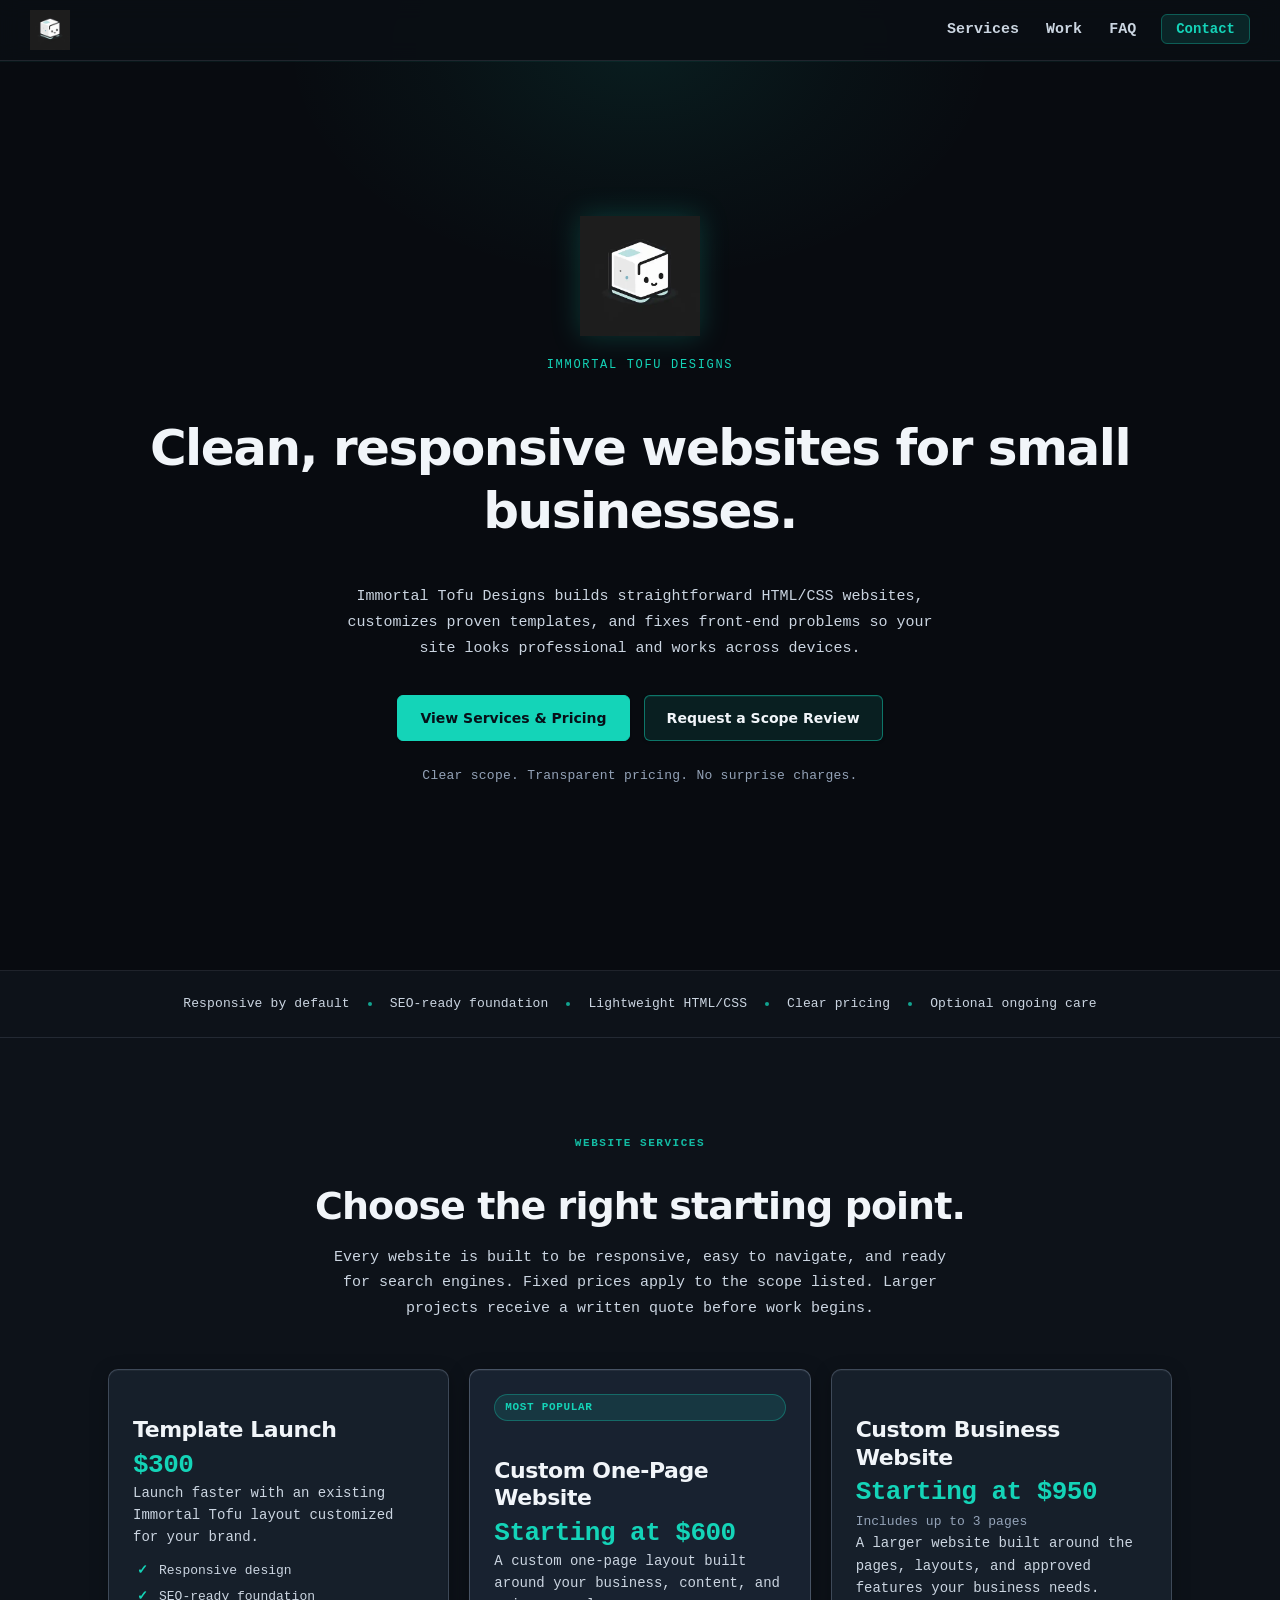
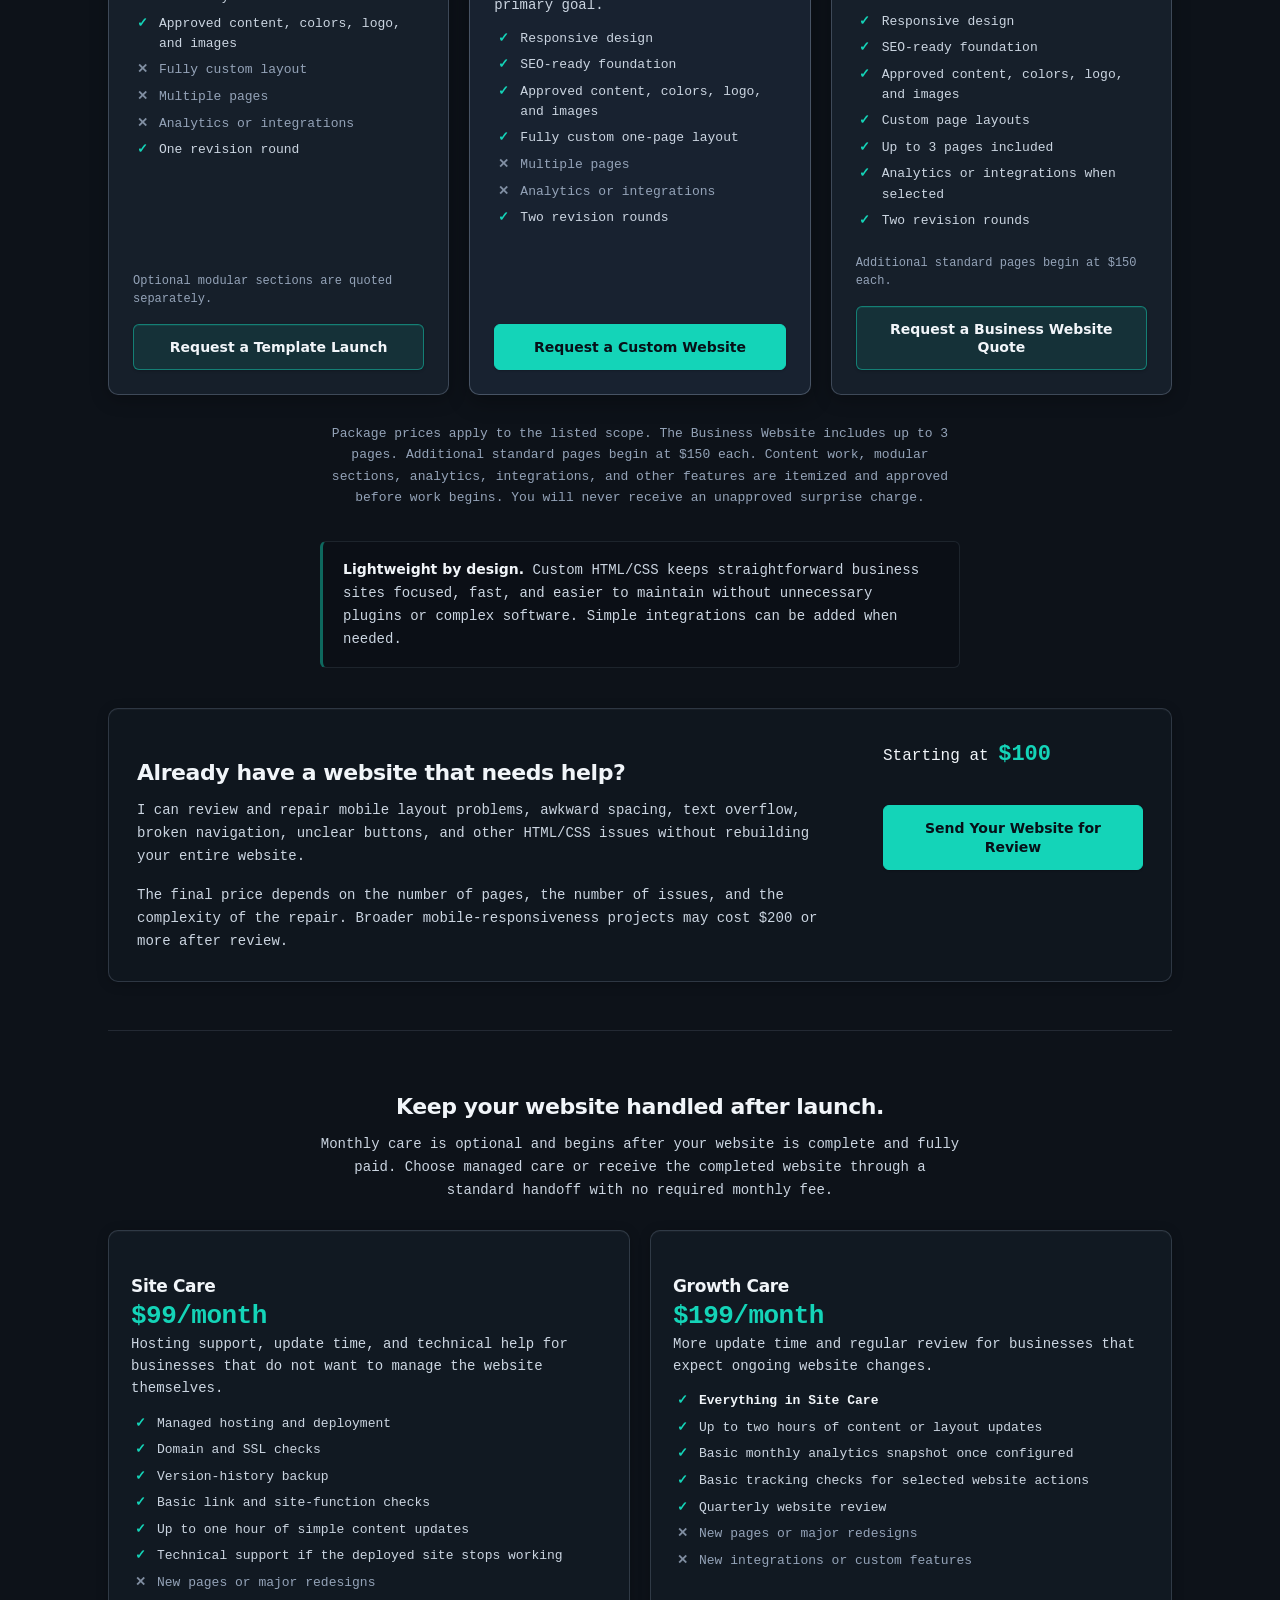
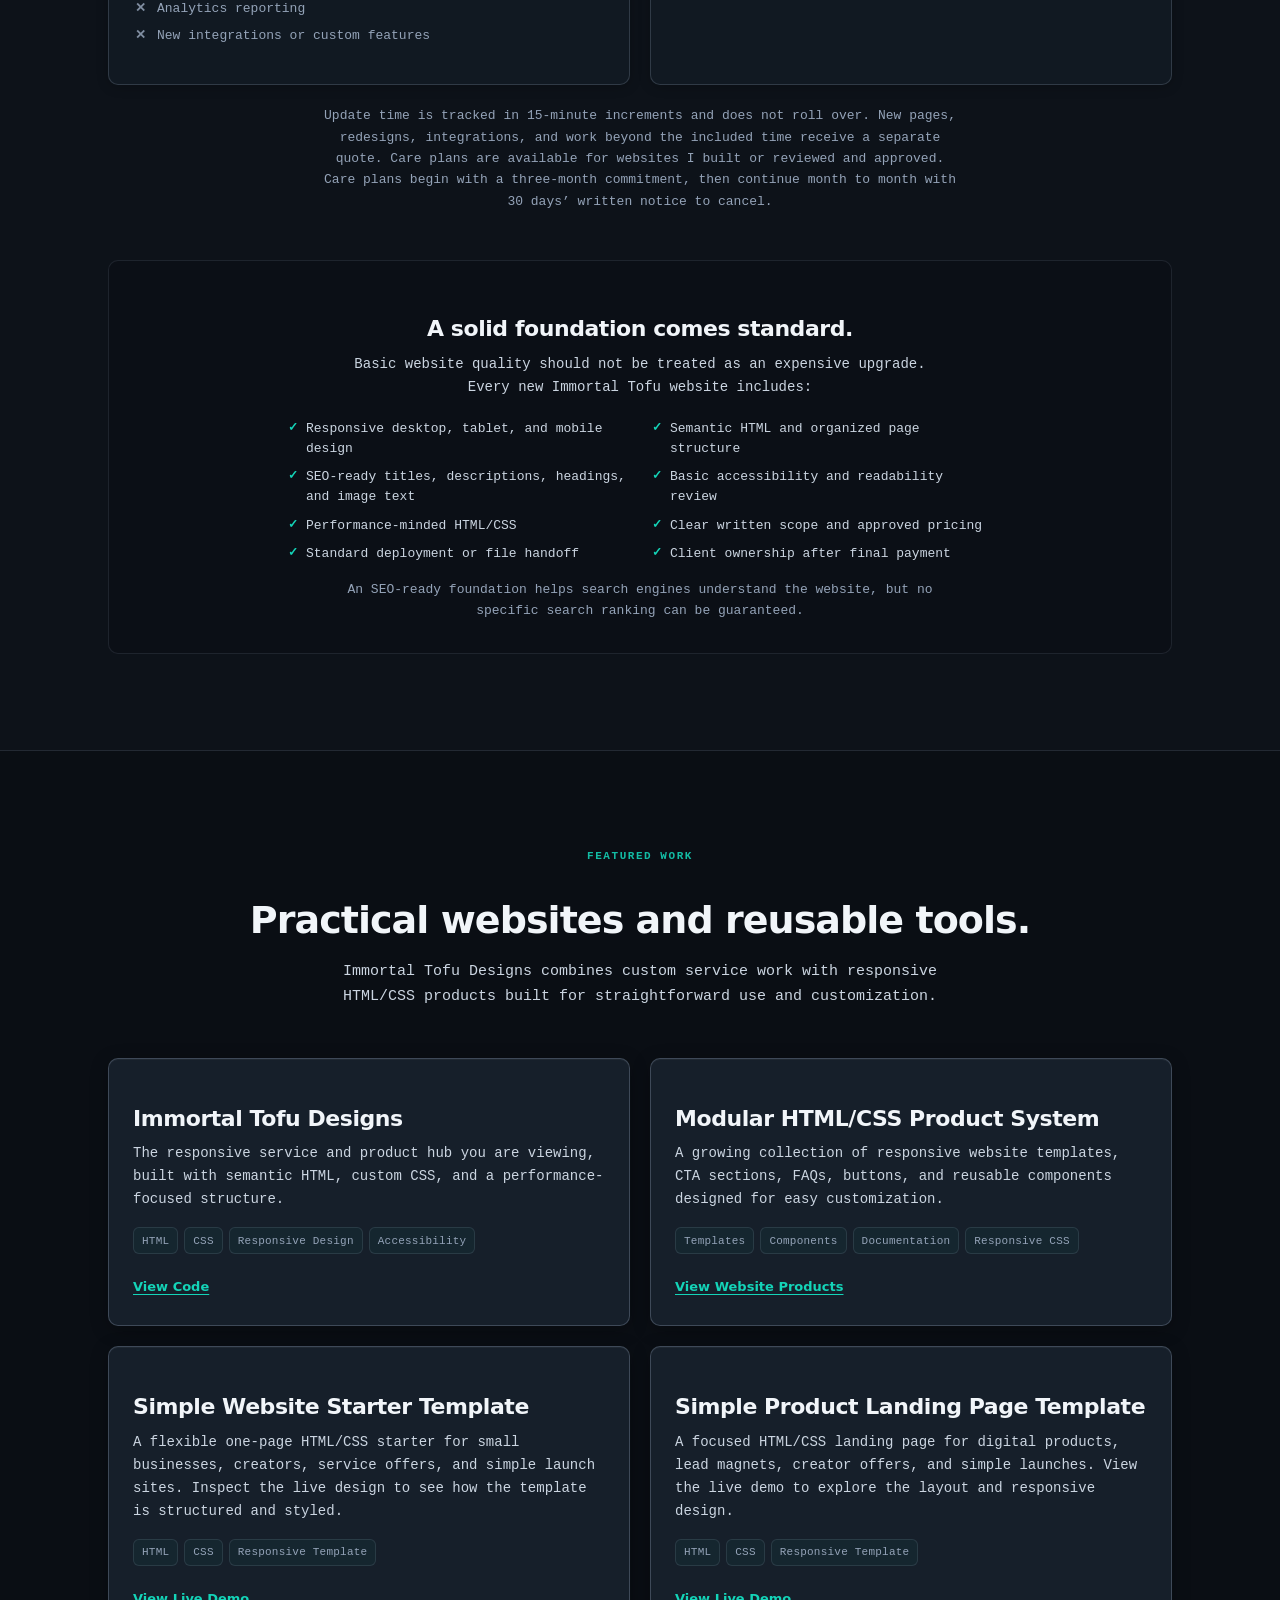
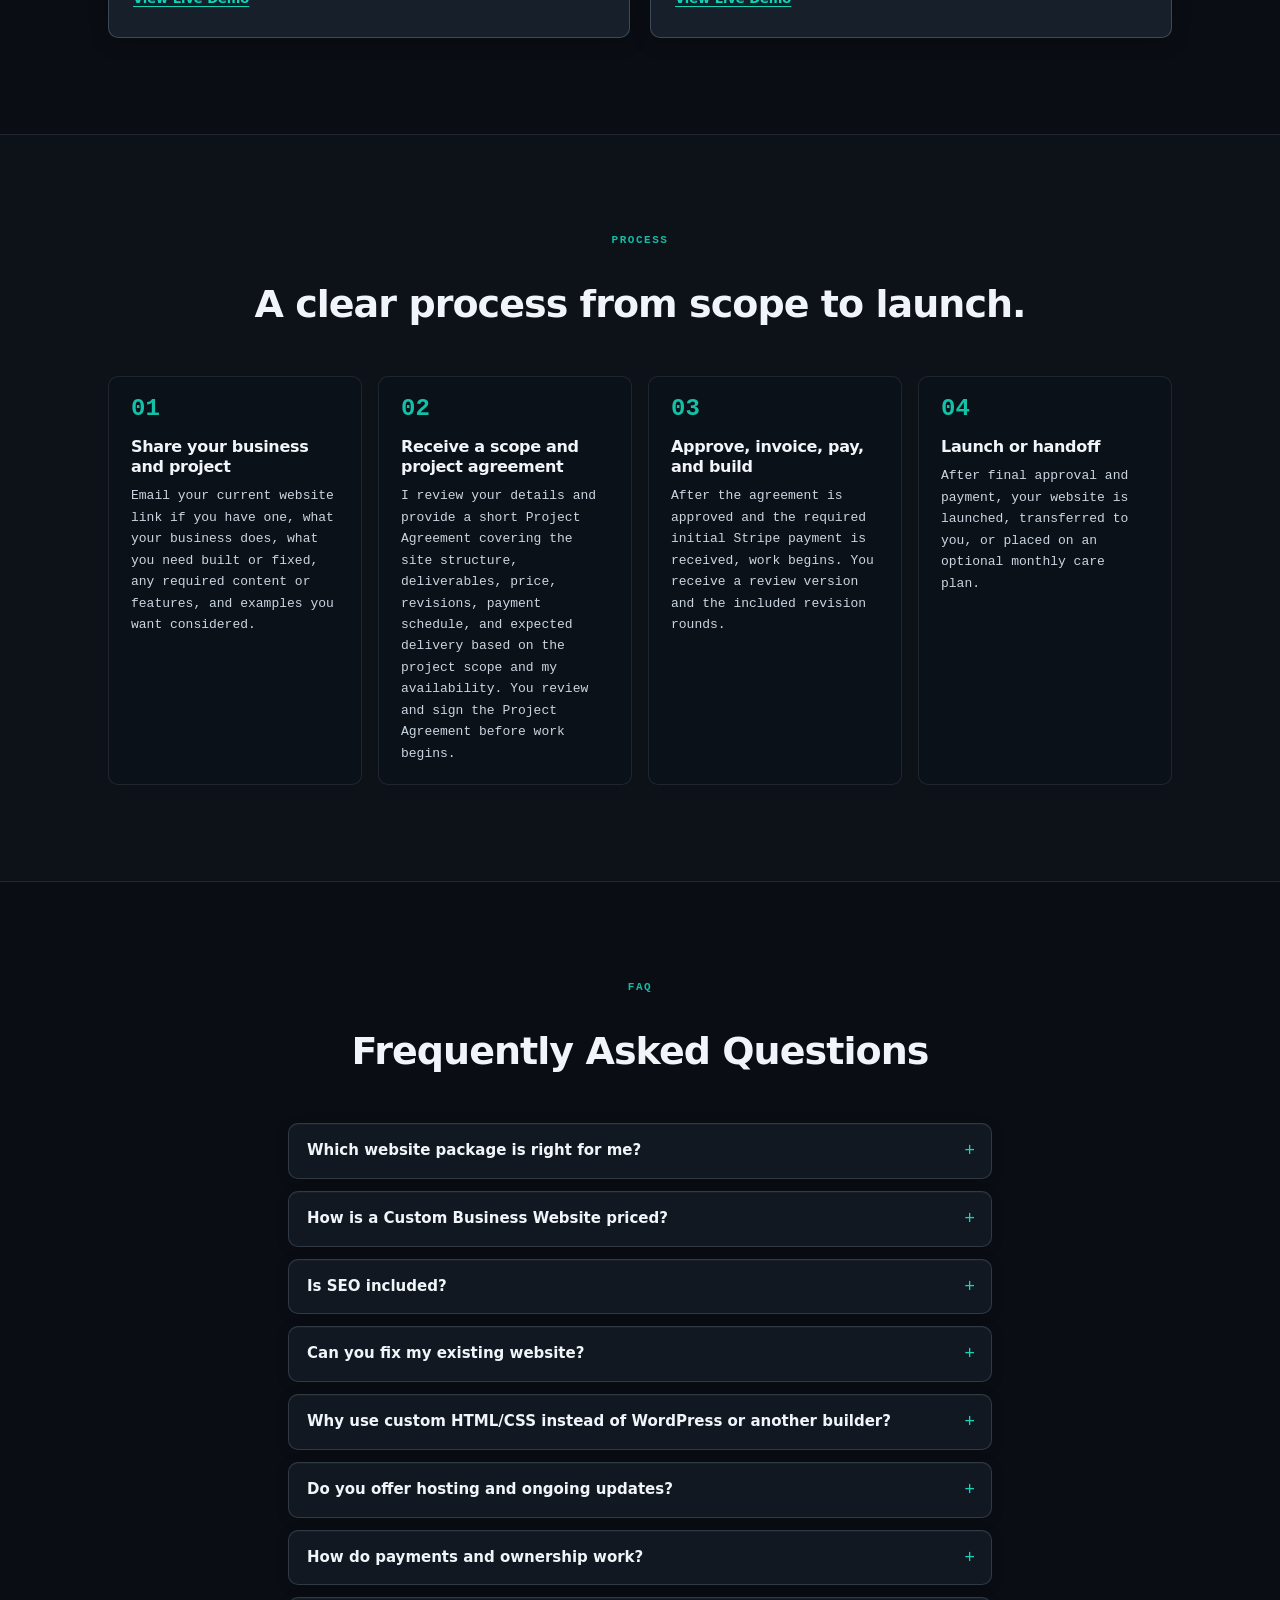
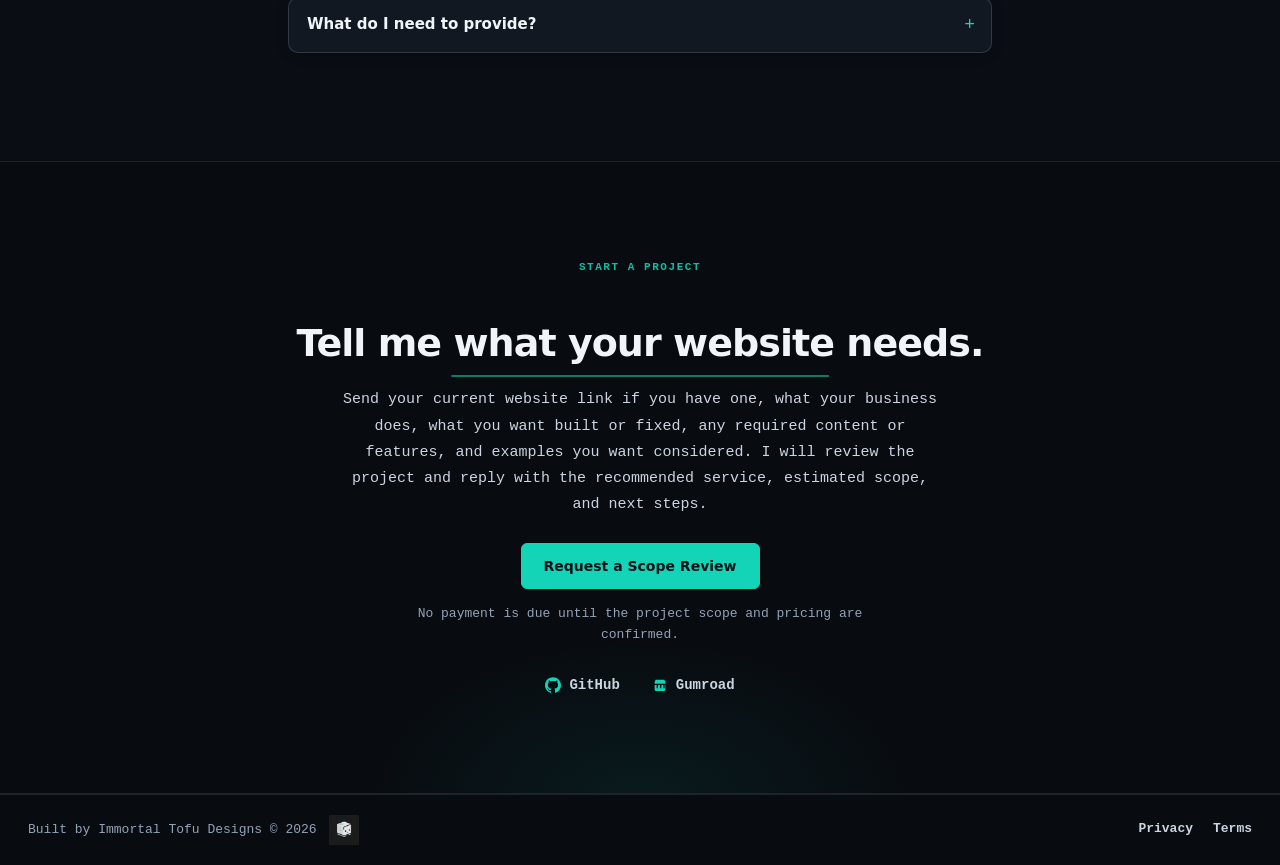
==== commit dad5d78e: "Updated pricing in index.html" ====
--- a/index.html
+++ b/index.html
@@ -154,7 +154,7 @@
               <p class="package-badge">Most Popular</p>
               <header class="package-header">
                 <h3>Custom One-Page Website</h3>
-                <p class="package-price"><span class="price-amount">$550</span></p>
+                <p class="package-price"><span class="price-amount">Starting at $600</span></p>
               </header>
               <p class="package-desc">
                 A custom one-page layout built around your business, content, and primary goal.
@@ -202,7 +202,7 @@
             <article class="package-card">
               <header class="package-header">
                 <h3>Custom Business Website</h3>
-                <p class="package-price"><span class="price-amount">Starting at $800</span></p>
+                <p class="package-price"><span class="price-amount">Starting at $950</span></p>
                 <p class="price-note">Includes up to 3 pages</p>
               </header>
               <p class="package-desc">
@@ -246,14 +246,14 @@
                   <span>Two revision rounds</span>
                 </li>
               </ul>
-              <p class="package-note">Additional standard pages begin at $125 each.</p>
+              <p class="package-note">Additional standard pages begin at $150 each.</p>
               <a href="#contact" class="btn btn-secondary package-cta">Request a Business Website Quote</a>
             </article>
           </div>
 
           <p class="pricing-note">
             Package prices apply to the listed scope. The Business Website includes up to 3 pages.
-            Additional standard pages begin at $125 each. Content work, modular sections, analytics,
+            Additional standard pages begin at $150 each. Content work, modular sections, analytics,
             integrations, and other features are itemized and approved before work begins. You will
             never receive an unapproved surprise charge.
           </p>
@@ -355,7 +355,7 @@
               <article class="care-card">
                 <header class="care-header">
                   <h4>Growth Care</h4>
-                  <p class="care-price"><span class="price-amount">$179/month</span></p>
+                  <p class="care-price"><span class="price-amount">$199/month</span></p>
                 </header>
                 <p class="care-desc">
                   More update time and regular review for businesses that expect ongoing website
@@ -597,8 +597,8 @@
             <details name="faq">
               <summary>How is a Custom Business Website priced?</summary>
               <p>
-                Custom Business Websites begin at $800. The starting package includes up to 3 pages.
-                Additional standard pages begin at $125 each. Final pricing depends on page layouts,
+                Custom Business Websites begin at $950. The starting package includes up to 3 pages.
+                Additional standard pages begin at $150 each. Final pricing depends on page layouts,
                 content needs, analytics, integrations, and launch support.
               </p>
               <p>
